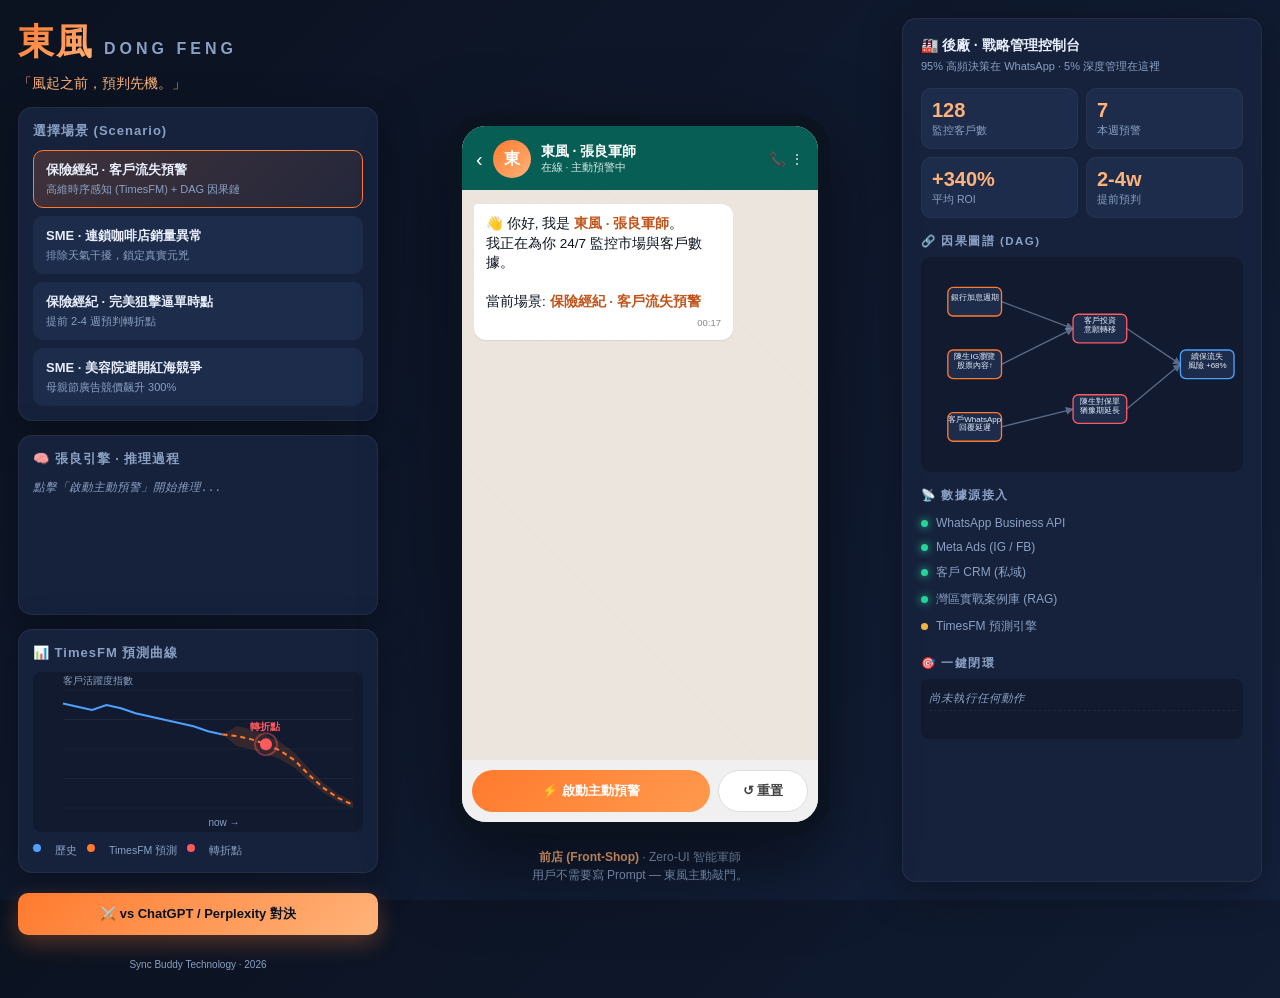
==== index.html @ 92653fee "Initial commit: 東風 DONG FENG MVP" ====
<!DOCTYPE html>
<html lang="zh-Hant">
<head>
<meta charset="UTF-8" />
<meta name="viewport" content="width=device-width, initial-scale=1.0"/>
<title>東風 DONG FENG · 張良引擎 Demo</title>
<link rel="stylesheet" href="assets/styles.css" />
</head>
<body>
<div class="app-shell">

  <!-- LEFT: Pitch panel -->
  <aside class="pitch">
    <div class="logo">
      <span class="logo-cn">東風</span>
      <span class="logo-en">DONG FENG</span>
    </div>
    <p class="tagline">「風起之前，預判先機。」</p>

    <div class="card">
      <h3>選擇場景 (Scenario)</h3>
      <div class="scenario-list" id="scenarioList">
        <button class="scenario active" data-scenario="insurance">
          <div class="s-title">保險經紀 · 客戶流失預警</div>
          <div class="s-sub">高維時序感知 (TimesFM) + DAG 因果鏈</div>
        </button>
        <button class="scenario" data-scenario="sme_cafe">
          <div class="s-title">SME · 連鎖咖啡店銷量異常</div>
          <div class="s-sub">排除天氣干擾，鎖定真實元兇</div>
        </button>
        <button class="scenario" data-scenario="insurance_close">
          <div class="s-title">保險經紀 · 完美狙擊逼單時點</div>
          <div class="s-sub">提前 2-4 週預判轉折點</div>
        </button>
        <button class="scenario" data-scenario="sme_beauty">
          <div class="s-title">SME · 美容院避開紅海競爭</div>
          <div class="s-sub">母親節廣告競價飆升 300%</div>
        </button>
      </div>
    </div>

    <div class="card engine-card">
      <h3>🧠 張良引擎 · 推理過程</h3>
      <div id="engineTrace" class="trace">
        <div class="trace-empty">點擊右側「啟動主動預警」開始</div>
      </div>
    </div>

    <div class="card">
      <h3>📊 TimesFM 預測曲線</h3>
      <canvas id="forecastChart" width="380" height="160"></canvas>
      <div class="legend">
        <span class="dot dot-history"></span>歷史
        <span class="dot dot-forecast"></span>TimesFM 預測
        <span class="dot dot-turn"></span>轉折點
      </div>
    </div>

    <a href="compare.html" style="display:block; padding:12px; margin-top:6px; text-align:center;
       background:linear-gradient(135deg, var(--accent), var(--accent-2)); color:#0b1220;
       border-radius:10px; text-decoration:none; font-weight:700; font-size:13px;
       box-shadow:0 8px 22px rgba(255,122,46,0.3);">
       ⚔️ vs ChatGPT / Perplexity 對決
    </a>

    <div class="footer-mini">Sync Buddy Technology · 2026</div>
  </aside>

  <!-- CENTER: WhatsApp phone -->
  <main class="phone-stage">
    <div class="phone">
      <div class="phone-header">
        <div class="back">‹</div>
        <div class="contact">
          <div class="avatar">東</div>
          <div>
            <div class="name">東風 · 張良軍師</div>
            <div class="status">在線 · 主動預警中</div>
          </div>
        </div>
        <div class="actions">📞 ⋮</div>
      </div>

      <div class="chat" id="chat"></div>

      <div class="composer">
        <button class="btn-primary" id="triggerBtn">⚡ 啟動主動預警</button>
        <button class="btn-secondary" id="resetBtn">↺ 重置</button>
      </div>
    </div>

    <div class="phone-caption">
      <strong>前店 (Front-Shop)</strong> · Zero-UI 智能軍師<br/>
      用戶不需要寫 Prompt — 東風主動敲門。
    </div>
  </main>

  <!-- RIGHT: Back-factory console -->
  <aside class="console">
    <h3>🏭 後廠 · 戰略管理控制台</h3>
    <p class="sub">95% 高頻決策在 WhatsApp · 5% 深度管理在這裡</p>

    <div class="kpi-grid">
      <div class="kpi"><div class="k-num" id="kpiClients">128</div><div class="k-lbl">監控客戶數</div></div>
      <div class="kpi"><div class="k-num" id="kpiSignals">7</div><div class="k-lbl">本週預警</div></div>
      <div class="kpi"><div class="k-num" id="kpiROI">+340%</div><div class="k-lbl">平均 ROI</div></div>
      <div class="kpi"><div class="k-num">2-4w</div><div class="k-lbl">提前預判</div></div>
    </div>

    <h4>🔗 因果圖譜 (DAG)</h4>
    <svg id="dagSvg" viewBox="0 0 360 240" class="dag"></svg>

    <h4>📡 數據源接入</h4>
    <ul class="sources">
      <li><span class="src-dot ok"></span>WhatsApp Business API</li>
      <li><span class="src-dot ok"></span>Meta Ads (IG / FB)</li>
      <li><span class="src-dot ok"></span>客戶 CRM (私域)</li>
      <li><span class="src-dot ok"></span>灣區實戰案例庫 (RAG)</li>
      <li><span class="src-dot warn"></span>TimesFM 預測引擎</li>
    </ul>

    <h4>🎯 一鍵閉環</h4>
    <div class="exec-log" id="execLog">
      <div class="log-item muted">尚未執行任何動作</div>
    </div>
  </aside>

</div>

<script src="assets/app.js"></script>
</body>
</html>
---- assets/styles.css ----
/* ===== 東風 DONG FENG · MVP styles ===== */
* { box-sizing: border-box; margin: 0; padding: 0; }
:root {
  --bg: #0b1220;
  --bg-2: #111a2e;
  --panel: #16223c;
  --panel-2: #1d2c4a;
  --text: #e8eefc;
  --muted: #8aa0c4;
  --accent: #ff7a2e;        /* 東風 orange */
  --accent-2: #ffb37a;
  --green: #28d49a;
  --red: #ff5a5f;
  --blue: #4ea1ff;
  --whatsapp: #075e54;
  --whatsapp-bubble: #dcf8c6;
  --whatsapp-bg: #ece5dd;
  --shadow: 0 10px 40px rgba(0,0,0,0.35);
}
html, body {
  height: 100%;
  background: linear-gradient(135deg, #0b1220 0%, #14213d 100%);
  color: var(--text);
  font-family: -apple-system, "PingFang TC", "Microsoft JhengHei", "Segoe UI", Roboto, sans-serif;
}
.app-shell {
  display: grid;
  grid-template-columns: 360px 1fr 360px;
  gap: 18px;
  padding: 18px;
  min-height: 100vh;
}

/* ===== LEFT: pitch ===== */
.pitch { display: flex; flex-direction: column; gap: 14px; }
.logo { display: flex; align-items: baseline; gap: 10px; }
.logo-cn {
  font-size: 36px; font-weight: 800;
  background: linear-gradient(135deg, var(--accent), var(--accent-2));
  -webkit-background-clip: text; background-clip: text; color: transparent;
  letter-spacing: 2px;
}
.logo-en { color: var(--muted); font-weight: 600; letter-spacing: 4px; }
.tagline { color: var(--accent-2); font-size: 14px; margin-top: -6px; }

.card {
  background: var(--panel);
  border: 1px solid rgba(255,255,255,0.06);
  border-radius: 14px;
  padding: 14px;
  box-shadow: var(--shadow);
}
.card h3 { font-size: 13px; color: var(--muted); margin-bottom: 10px; font-weight: 600; letter-spacing: 1px; }

.scenario-list { display: flex; flex-direction: column; gap: 8px; }
.scenario {
  text-align: left;
  background: var(--panel-2);
  border: 1px solid transparent;
  color: var(--text);
  padding: 10px 12px;
  border-radius: 10px;
  cursor: pointer;
  transition: all 0.18s;
}
.scenario:hover { border-color: var(--accent); }
.scenario.active {
  border-color: var(--accent);
  background: linear-gradient(135deg, rgba(255,122,46,0.18), rgba(255,122,46,0.06));
}
.s-title { font-size: 13px; font-weight: 600; }
.s-sub { font-size: 11px; color: var(--muted); margin-top: 3px; }

.engine-card { min-height: 180px; }
.trace { font-family: "SF Mono", Menlo, monospace; font-size: 11.5px; line-height: 1.7; max-height: 220px; overflow-y: auto; }
.trace-empty { color: var(--muted); font-style: italic; }
.trace-line { opacity: 0; animation: fadeUp 0.3s forwards; }
.trace-line.step { color: var(--blue); }
.trace-line.cause { color: var(--green); }
.trace-line.alert { color: var(--accent); font-weight: 700; }
.trace-line.data { color: var(--muted); }
@keyframes fadeUp { from {opacity:0; transform: translateY(4px);} to {opacity:1; transform: translateY(0);} }

#forecastChart { width: 100%; height: 160px; background: var(--bg-2); border-radius: 8px; }
.legend { display: flex; gap: 10px; font-size: 10.5px; color: var(--muted); margin-top: 8px; }
.dot { display: inline-block; width: 8px; height: 8px; border-radius: 50%; margin-right: 4px; vertical-align: middle; }
.dot-history { background: var(--blue); }
.dot-forecast { background: var(--accent); }
.dot-turn { background: var(--red); }

.footer-mini { color: var(--muted); font-size: 10px; text-align: center; margin-top: auto; padding: 10px; }

/* ===== CENTER: phone ===== */
.phone-stage { display: flex; flex-direction: column; align-items: center; justify-content: center; gap: 14px; }
.phone {
  width: 380px; height: 720px;
  background: var(--whatsapp-bg);
  border-radius: 36px;
  border: 12px solid #0b1220;
  display: flex; flex-direction: column;
  box-shadow: 0 30px 80px rgba(0,0,0,0.5);
  overflow: hidden;
  position: relative;
}
.phone-header {
  background: var(--whatsapp);
  color: white;
  padding: 14px 14px 12px;
  display: flex; align-items: center; gap: 10px;
}
.back { font-size: 20px; }
.contact { display: flex; align-items: center; gap: 10px; flex: 1; }
.avatar {
  width: 38px; height: 38px; border-radius: 50%;
  background: linear-gradient(135deg, var(--accent), var(--accent-2));
  display: flex; align-items: center; justify-content: center;
  font-weight: 800; color: white;
}
.name { font-size: 14px; font-weight: 600; }
.status { font-size: 10.5px; opacity: 0.85; }
.actions { font-size: 14px; opacity: 0.85; }

.chat {
  flex: 1;
  padding: 14px 12px;
  overflow-y: auto;
  background:
    linear-gradient(rgba(236,229,221,0.92), rgba(236,229,221,0.92)),
    repeating-linear-gradient(45deg, #d9cfc4 0 1px, transparent 1px 14px);
  display: flex; flex-direction: column; gap: 8px;
}
.bubble {
  max-width: 78%;
  padding: 10px 12px;
  border-radius: 12px;
  font-size: 13.5px;
  color: #0b1220;
  line-height: 1.45;
  box-shadow: 0 1px 1px rgba(0,0,0,0.08);
  position: relative;
  animation: bubbleIn 0.28s ease both;
  word-wrap: break-word;
}
@keyframes bubbleIn { from {opacity:0; transform: translateY(6px);} to {opacity:1; transform: translateY(0);} }
.bubble.bot { background: white; align-self: flex-start; border-top-left-radius: 4px; }
.bubble.user { background: var(--whatsapp-bubble); align-self: flex-end; border-top-right-radius: 4px; }
.bubble.alert {
  background: linear-gradient(135deg, #fff4ec, #ffe8d6);
  border-left: 3px solid var(--accent);
}
.bubble .meta { font-size: 9.5px; color: #888; margin-top: 4px; text-align: right; }
.bubble strong { color: #c0531a; }
.bubble .tag {
  display: inline-block; font-size: 10px; padding: 2px 6px; border-radius: 4px;
  background: var(--accent); color: white; font-weight: 600; margin-bottom: 4px;
}
.bubble .actions-row { display: flex; gap: 6px; margin-top: 8px; flex-wrap: wrap; }
.bubble .a-btn {
  flex: 1; min-width: 90px;
  padding: 7px 8px; font-size: 12px; border-radius: 8px;
  border: 1px solid #ddd; background: white; cursor: pointer;
  font-weight: 600; color: #075e54;
  transition: all 0.15s;
}
.bubble .a-btn.primary { background: var(--whatsapp); color: white; border-color: var(--whatsapp); }
.bubble .a-btn:hover { transform: translateY(-1px); box-shadow: 0 3px 8px rgba(0,0,0,0.15); }

.typing {
  align-self: flex-start;
  background: white; padding: 10px 14px; border-radius: 12px; border-top-left-radius: 4px;
  display: flex; gap: 4px;
}
.typing span {
  width: 6px; height: 6px; border-radius: 50%; background: #aaa;
  animation: typing 1.2s infinite;
}
.typing span:nth-child(2) { animation-delay: 0.15s; }
.typing span:nth-child(3) { animation-delay: 0.3s; }
@keyframes typing { 0%,60%,100% {opacity:0.3;} 30% {opacity:1;} }

.composer {
  padding: 10px;
  background: #f0f0f0;
  display: flex; gap: 8px;
}
.btn-primary, .btn-secondary {
  flex: 1; padding: 11px; border-radius: 22px; border: none; cursor: pointer;
  font-weight: 700; font-size: 13px;
}
.btn-primary { background: linear-gradient(135deg, var(--accent), #ff9a4e); color: white; }
.btn-primary:hover { filter: brightness(1.1); }
.btn-secondary { background: white; color: #444; border: 1px solid #ddd; flex: 0 0 90px; }

.phone-caption { color: var(--muted); font-size: 12px; text-align: center; line-height: 1.5; }
.phone-caption strong { color: var(--accent-2); }

/* ===== RIGHT: console ===== */
.console {
  background: var(--panel);
  border-radius: 14px;
  padding: 18px;
  box-shadow: var(--shadow);
  border: 1px solid rgba(255,255,255,0.06);
  display: flex; flex-direction: column;
  overflow-y: auto;
  max-height: calc(100vh - 36px);
}
.console h3 { font-size: 14px; font-weight: 700; }
.console h4 { font-size: 11.5px; color: var(--muted); margin: 16px 0 8px; letter-spacing: 1.5px; }
.console .sub { font-size: 11px; color: var(--muted); margin-top: 4px; margin-bottom: 14px; }

.kpi-grid { display: grid; grid-template-columns: 1fr 1fr; gap: 8px; }
.kpi {
  background: var(--panel-2); padding: 10px; border-radius: 10px;
  border: 1px solid rgba(255,255,255,0.04);
}
.k-num { font-size: 20px; font-weight: 800; color: var(--accent-2); }
.k-lbl { font-size: 10.5px; color: var(--muted); margin-top: 2px; }

.dag { width: 100%; background: var(--bg-2); border-radius: 10px; }
.dag .node { fill: var(--panel-2); stroke: var(--blue); stroke-width: 1.5; }
.dag .node.cause { stroke: var(--accent); }
.dag .node.effect { stroke: var(--red); }
.dag .node.active { fill: var(--accent); stroke: var(--accent-2); }
.dag text { fill: var(--text); font-size: 9px; font-family: -apple-system, "PingFang TC", sans-serif; }
.dag .edge { stroke: var(--muted); stroke-width: 1.5; fill: none; marker-end: url(#arrow); opacity: 0.6; }
.dag .edge.active { stroke: var(--accent); opacity: 1; stroke-width: 2; }

.sources { list-style: none; font-size: 12px; }
.sources li { padding: 5px 0; color: var(--muted); }
.src-dot { display: inline-block; width: 7px; height: 7px; border-radius: 50%; margin-right: 8px; }
.src-dot.ok { background: var(--green); box-shadow: 0 0 8px var(--green); }
.src-dot.warn { background: #f5b342; }

.exec-log {
  background: var(--bg-2); border-radius: 8px; padding: 8px; font-size: 11.5px;
  font-family: "SF Mono", Menlo, monospace; min-height: 60px;
}
.log-item { padding: 4px 0; border-bottom: 1px dashed rgba(255,255,255,0.06); }
.log-item.muted { color: var(--muted); font-style: italic; }
.log-item.success { color: var(--green); }
.log-item.exec { color: var(--accent); }

@media (max-width: 1200px) {
  .app-shell { grid-template-columns: 1fr; }
  .phone-stage { order: -1; }
}
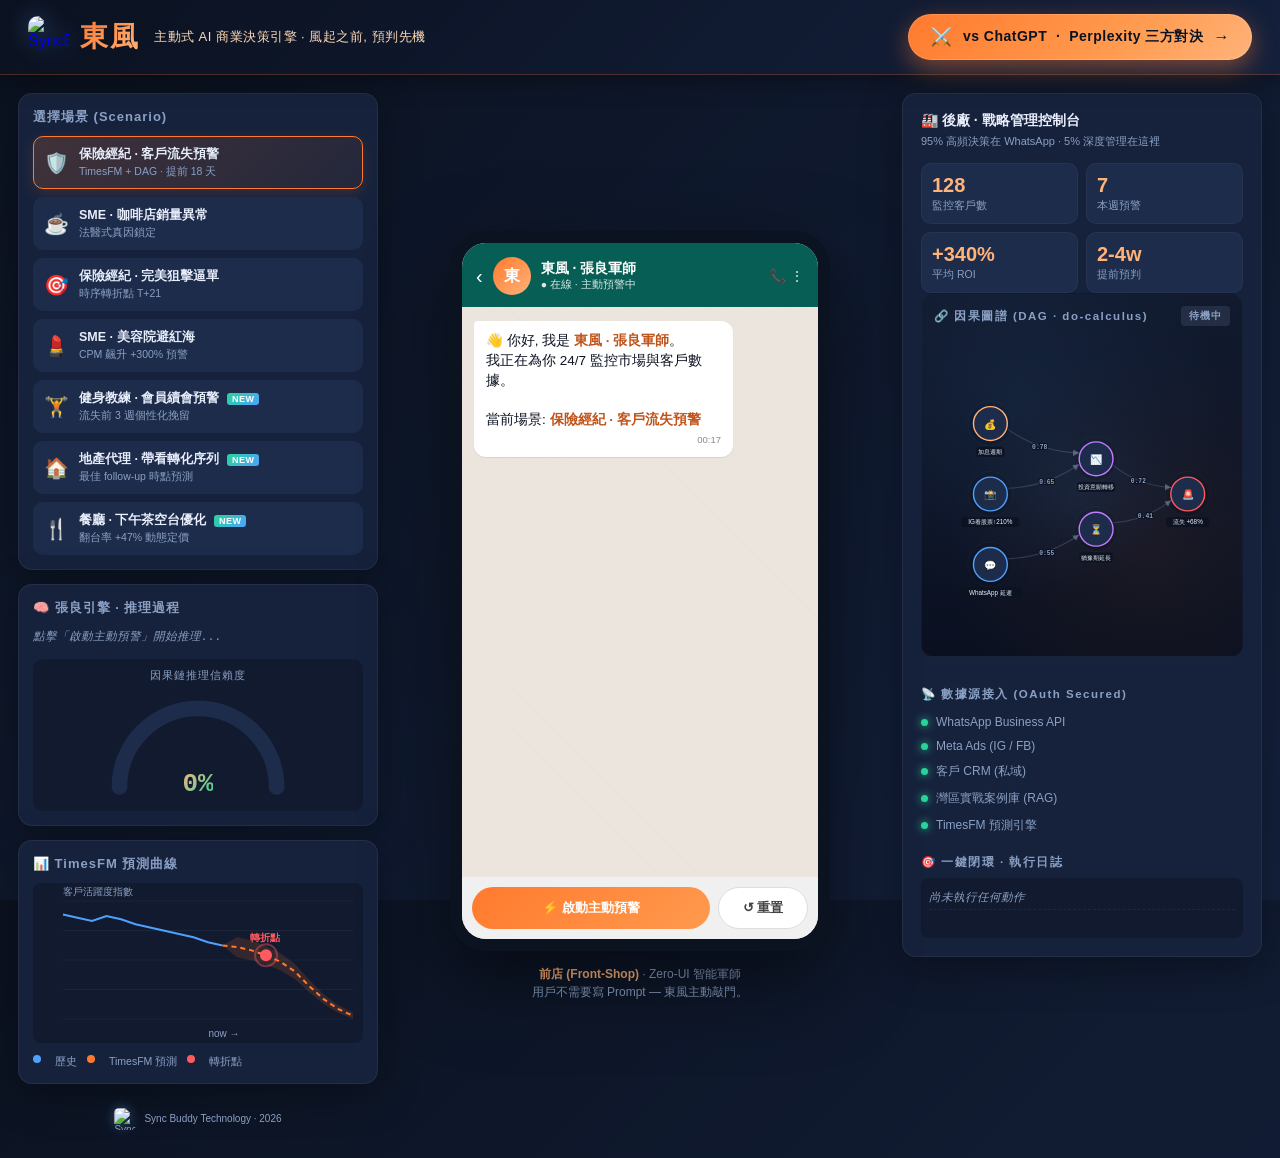
==== commit bbf2cdda: "feat(brand): 接入 SyncBuddy logo ✦ Hero banner: 42×42 圓角 + 藍光暈 + hover 放大發光 ✦ Footer: 22×22 mini 版 bra" ====
--- a/index.html
+++ b/index.html
@@ -3,38 +3,85 @@
 <head>
 <meta charset="UTF-8" />
 <meta name="viewport" content="width=device-width, initial-scale=1.0"/>
-<title>東風 DONG FENG · 張良引擎 Demo</title>
+<title>東風 DONG FENG · by SyncBuddy</title>
+<link rel="icon" type="image/png" href="assets/logo.png"/>
 <link rel="stylesheet" href="assets/styles.css" />
 </head>
 <body>
+
+<!-- Hero CTA banner (prominent, sticky top) -->
+<div class="hero-banner">
+  <div class="hero-banner-inner">
+    <div class="hero-text">
+      <a href="index.html" class="brand-link">
+        <img src="assets/logo.png" alt="SyncBuddy" class="brand-logo"/>
+        <span class="hero-cn">東風</span>
+      </a>
+      <span class="hero-tag">主動式 AI 商業決策引擎 · 風起之前, 預判先機</span>
+    </div>
+    <a href="compare.html" class="hero-cta-btn">
+      <span class="cta-icon">⚔️</span>
+      <span class="cta-text">vs ChatGPT &nbsp;·&nbsp; Perplexity 三方對決</span>
+      <span class="cta-arrow">→</span>
+    </a>
+  </div>
+</div>
+
 <div class="app-shell">
 
   <!-- LEFT: Pitch panel -->
   <aside class="pitch">
-    <div class="logo">
-      <span class="logo-cn">東風</span>
-      <span class="logo-en">DONG FENG</span>
-    </div>
-    <p class="tagline">「風起之前，預判先機。」</p>
-
-    <div class="card">
+    <div class="card scenario-card">
       <h3>選擇場景 (Scenario)</h3>
       <div class="scenario-list" id="scenarioList">
         <button class="scenario active" data-scenario="insurance">
-          <div class="s-title">保險經紀 · 客戶流失預警</div>
-          <div class="s-sub">高維時序感知 (TimesFM) + DAG 因果鏈</div>
+          <div class="s-emoji">🛡️</div>
+          <div class="s-info">
+            <div class="s-title">保險經紀 · 客戶流失預警</div>
+            <div class="s-sub">TimesFM + DAG · 提前 18 天</div>
+          </div>
         </button>
         <button class="scenario" data-scenario="sme_cafe">
-          <div class="s-title">SME · 連鎖咖啡店銷量異常</div>
-          <div class="s-sub">排除天氣干擾，鎖定真實元兇</div>
+          <div class="s-emoji">☕</div>
+          <div class="s-info">
+            <div class="s-title">SME · 咖啡店銷量異常</div>
+            <div class="s-sub">法醫式真因鎖定</div>
+          </div>
         </button>
         <button class="scenario" data-scenario="insurance_close">
-          <div class="s-title">保險經紀 · 完美狙擊逼單時點</div>
-          <div class="s-sub">提前 2-4 週預判轉折點</div>
+          <div class="s-emoji">🎯</div>
+          <div class="s-info">
+            <div class="s-title">保險經紀 · 完美狙擊逼單</div>
+            <div class="s-sub">時序轉折點 T+21</div>
+          </div>
         </button>
         <button class="scenario" data-scenario="sme_beauty">
-          <div class="s-title">SME · 美容院避開紅海競爭</div>
-          <div class="s-sub">母親節廣告競價飆升 300%</div>
+          <div class="s-emoji">💄</div>
+          <div class="s-info">
+            <div class="s-title">SME · 美容院避紅海</div>
+            <div class="s-sub">CPM 飆升 +300% 預警</div>
+          </div>
+        </button>
+        <button class="scenario new" data-scenario="fitness">
+          <div class="s-emoji">🏋️</div>
+          <div class="s-info">
+            <div class="s-title">健身教練 · 會員續會預警 <span class="new-tag">NEW</span></div>
+            <div class="s-sub">流失前 3 週個性化挽留</div>
+          </div>
+        </button>
+        <button class="scenario new" data-scenario="real_estate">
+          <div class="s-emoji">🏠</div>
+          <div class="s-info">
+            <div class="s-title">地產代理 · 帶看轉化序列 <span class="new-tag">NEW</span></div>
+            <div class="s-sub">最佳 follow-up 時點預測</div>
+          </div>
+        </button>
+        <button class="scenario new" data-scenario="restaurant">
+          <div class="s-emoji">🍴</div>
+          <div class="s-info">
+            <div class="s-title">餐廳 · 下午茶空台優化 <span class="new-tag">NEW</span></div>
+            <div class="s-sub">翻台率 +47% 動態定價</div>
+          </div>
         </button>
       </div>
     </div>
@@ -42,7 +89,23 @@
     <div class="card engine-card">
       <h3>🧠 張良引擎 · 推理過程</h3>
       <div id="engineTrace" class="trace">
-        <div class="trace-empty">點擊右側「啟動主動預警」開始</div>
+        <div class="trace-empty">點擊「啟動主動預警」開始</div>
+      </div>
+      <div class="confidence-block" id="confidenceBlock">
+        <div class="conf-label">因果鏈推理信賴度</div>
+        <svg class="conf-gauge" viewBox="0 0 140 80">
+          <defs>
+            <linearGradient id="confGrad" x1="0" y1="0" x2="1" y2="0">
+              <stop offset="0%" stop-color="#ff5a5f"/>
+              <stop offset="50%" stop-color="#ffb37a"/>
+              <stop offset="100%" stop-color="#28d49a"/>
+            </linearGradient>
+          </defs>
+          <path d="M 15 70 A 55 55 0 0 1 125 70" stroke="#1d2c4a" stroke-width="11" fill="none" stroke-linecap="round"/>
+          <path id="confArc" d="M 15 70 A 55 55 0 0 1 125 70" stroke="url(#confGrad)" stroke-width="11" fill="none" stroke-linecap="round"
+                stroke-dasharray="173" stroke-dashoffset="173"/>
+        </svg>
+        <div class="conf-value" id="confValue">0%</div>
       </div>
     </div>
 
@@ -56,14 +119,10 @@
       </div>
     </div>
 
-    <a href="compare.html" style="display:block; padding:12px; margin-top:6px; text-align:center;
-       background:linear-gradient(135deg, var(--accent), var(--accent-2)); color:#0b1220;
-       border-radius:10px; text-decoration:none; font-weight:700; font-size:13px;
-       box-shadow:0 8px 22px rgba(255,122,46,0.3);">
-       ⚔️ vs ChatGPT / Perplexity 對決
-    </a>
-
-    <div class="footer-mini">Sync Buddy Technology · 2026</div>
+    <div class="footer-mini">
+      <img src="assets/logo.png" alt="SyncBuddy" class="footer-logo"/>
+      <span>Sync Buddy Technology · 2026</span>
+    </div>
   </aside>
 
   <!-- CENTER: WhatsApp phone -->
@@ -75,7 +134,7 @@
           <div class="avatar">東</div>
           <div>
             <div class="name">東風 · 張良軍師</div>
-            <div class="status">在線 · 主動預警中</div>
+            <div class="status">● 在線 · 主動預警中</div>
           </div>
         </div>
         <div class="actions">📞 ⋮</div>
@@ -95,7 +154,7 @@
     </div>
   </main>
 
-  <!-- RIGHT: Back-factory console -->
+  <!-- RIGHT: SEXY DAG console -->
   <aside class="console">
     <h3>🏭 後廠 · 戰略管理控制台</h3>
     <p class="sub">95% 高頻決策在 WhatsApp · 5% 深度管理在這裡</p>
@@ -107,19 +166,29 @@
       <div class="kpi"><div class="k-num">2-4w</div><div class="k-lbl">提前預判</div></div>
     </div>
 
-    <h4>🔗 因果圖譜 (DAG)</h4>
-    <svg id="dagSvg" viewBox="0 0 360 240" class="dag"></svg>
-
-    <h4>📡 數據源接入</h4>
+    <div class="dag-block">
+      <div class="dag-head">
+        <h4>🔗 因果圖譜 (DAG · do-calculus)</h4>
+        <span class="dag-status" id="dagStatus">待機中</span>
+      </div>
+      <svg id="dagSvg" viewBox="0 0 420 320" class="dag-sexy"></svg>
+
+      <div class="counterfactual-block" id="counterfactual">
+        <div class="cf-title">⊘ 反事實檢驗 · 已排除假性相關</div>
+        <ul class="cf-list" id="cfList"></ul>
+      </div>
+    </div>
+
+    <h4>📡 數據源接入 (OAuth Secured)</h4>
     <ul class="sources">
       <li><span class="src-dot ok"></span>WhatsApp Business API</li>
       <li><span class="src-dot ok"></span>Meta Ads (IG / FB)</li>
       <li><span class="src-dot ok"></span>客戶 CRM (私域)</li>
       <li><span class="src-dot ok"></span>灣區實戰案例庫 (RAG)</li>
-      <li><span class="src-dot warn"></span>TimesFM 預測引擎</li>
+      <li><span class="src-dot ok"></span>TimesFM 預測引擎</li>
     </ul>
 
-    <h4>🎯 一鍵閉環</h4>
+    <h4>🎯 一鍵閉環 · 執行日誌</h4>
     <div class="exec-log" id="execLog">
       <div class="log-item muted">尚未執行任何動作</div>
     </div>
--- a/assets/styles.css
+++ b/assets/styles.css
@@ -1,5 +1,91 @@
 /* ===== 東風 DONG FENG · MVP styles ===== */
 * { box-sizing: border-box; margin: 0; padding: 0; }
+
+/* ============================================================
+ *  HERO BANNER · prominent CTA at top
+ * ============================================================ */
+.hero-banner {
+  position: sticky; top: 0; z-index: 100;
+  background: linear-gradient(135deg, rgba(11,18,32,0.97), rgba(20,33,61,0.97));
+  backdrop-filter: blur(12px);
+  border-bottom: 1px solid rgba(255,122,46,0.25);
+  box-shadow: 0 4px 24px rgba(0,0,0,0.4);
+}
+.hero-banner-inner {
+  max-width: 1600px; margin: 0 auto;
+  padding: 14px 28px;
+  display: flex; align-items: center; justify-content: space-between; gap: 20px;
+  flex-wrap: wrap;
+}
+.hero-text { display: flex; align-items: center; gap: 14px; }
+
+/* ============================================================
+ *  SyncBuddy LOGO · with subtle glow + hover bloom
+ * ============================================================ */
+.brand-link {
+  display: inline-flex; align-items: center; gap: 10px;
+  text-decoration: none;
+  transition: transform 0.25s;
+}
+.brand-link:hover { transform: translateY(-1px); }
+.brand-logo {
+  width: 42px; height: 42px;
+  border-radius: 10px;
+  object-fit: cover;
+  filter: drop-shadow(0 0 12px rgba(96,165,255,0.45));
+  transition: filter 0.3s, transform 0.3s;
+}
+.brand-link:hover .brand-logo {
+  filter: drop-shadow(0 0 18px rgba(96,165,255,0.85));
+  transform: scale(1.04);
+}
+.footer-logo {
+  width: 22px; height: 22px;
+  border-radius: 5px;
+  object-fit: cover;
+  vertical-align: middle;
+  filter: drop-shadow(0 0 6px rgba(96,165,255,0.4));
+}
+.footer-mini {
+  display: flex; align-items: center; justify-content: center; gap: 8px;
+}
+
+.hero-cn {
+  font-size: 28px; font-weight: 800; letter-spacing: 2px;
+  background: linear-gradient(135deg, #ff7a2e, #ffb37a);
+  -webkit-background-clip: text; background-clip: text; color: transparent;
+}
+.hero-tag { color: #ffd9b8; font-size: 13px; font-weight: 500; letter-spacing: 0.5px; }
+
+.hero-cta-btn {
+  display: inline-flex; align-items: center; gap: 10px;
+  padding: 12px 22px;
+  background: linear-gradient(135deg, #ff7a2e 0%, #ff9a4e 60%, #ffb37a 100%);
+  color: #0b1220 !important;
+  text-decoration: none;
+  border-radius: 30px;
+  font-weight: 800; font-size: 14px; letter-spacing: 0.5px;
+  box-shadow: 0 8px 24px rgba(255,122,46,0.45), 0 0 0 1px rgba(255,255,255,0.15) inset;
+  transition: all 0.25s cubic-bezier(.2,.8,.2,1);
+  position: relative; overflow: hidden;
+}
+.hero-cta-btn::before {
+  content: ""; position: absolute; inset: 0;
+  background: linear-gradient(120deg, transparent 30%, rgba(255,255,255,0.4) 50%, transparent 70%);
+  transform: translateX(-100%);
+  transition: transform 0.6s;
+}
+.hero-cta-btn:hover { transform: translateY(-2px) scale(1.03); box-shadow: 0 12px 32px rgba(255,122,46,0.65); }
+.hero-cta-btn:hover::before { transform: translateX(100%); }
+.cta-icon { font-size: 18px; }
+.cta-arrow { font-size: 16px; transition: transform 0.25s; }
+.hero-cta-btn:hover .cta-arrow { transform: translateX(4px); }
+
+@media (max-width: 720px) {
+  .hero-banner-inner { flex-direction: column; gap: 12px; padding: 12px 16px; }
+  .hero-tag { display: none; }
+}
+
 :root {
   --bg: #0b1220;
   --bg-2: #111a2e;
@@ -58,26 +144,75 @@
   background: var(--panel-2);
   border: 1px solid transparent;
   color: var(--text);
-  padding: 10px 12px;
+  padding: 9px 10px;
   border-radius: 10px;
   cursor: pointer;
   transition: all 0.18s;
-}
-.scenario:hover { border-color: var(--accent); }
+  display: flex; align-items: center; gap: 10px;
+}
+.scenario:hover { border-color: var(--accent); transform: translateX(2px); }
 .scenario.active {
   border-color: var(--accent);
   background: linear-gradient(135deg, rgba(255,122,46,0.18), rgba(255,122,46,0.06));
-}
-.s-title { font-size: 13px; font-weight: 600; }
-.s-sub { font-size: 11px; color: var(--muted); margin-top: 3px; }
+  box-shadow: 0 4px 14px rgba(255,122,46,0.15);
+}
+.scenario.new::after {
+  content: ""; position: absolute;
+}
+.s-emoji { font-size: 20px; flex: 0 0 24px; text-align: center; }
+.s-info { flex: 1; min-width: 0; }
+.s-title { font-size: 12.5px; font-weight: 600; }
+.s-sub { font-size: 10.5px; color: var(--muted); margin-top: 2px; }
+.new-tag {
+  display: inline-block; font-size: 9px; padding: 1px 5px;
+  background: linear-gradient(135deg, #28d49a, #4ea1ff);
+  color: white; border-radius: 3px; margin-left: 4px;
+  font-weight: 700; letter-spacing: 0.5px; vertical-align: middle;
+}
+
+/* ============================================================
+ *  CONFIDENCE GAUGE · 信賴度儀表
+ * ============================================================ */
+.confidence-block {
+  margin-top: 12px;
+  padding: 10px;
+  background: var(--bg-2);
+  border-radius: 10px;
+  text-align: center;
+  position: relative;
+}
+.conf-label {
+  font-size: 10.5px; color: var(--muted); letter-spacing: 1px;
+  margin-bottom: 4px;
+}
+.conf-gauge { width: 100%; max-width: 200px; height: auto; display: block; margin: 0 auto; }
+.conf-value {
+  position: absolute; bottom: 12px; left: 50%; transform: translateX(-50%);
+  font-size: 26px; font-weight: 800;
+  background: linear-gradient(135deg, #ffb37a, #28d49a);
+  -webkit-background-clip: text; background-clip: text; color: transparent;
+  font-family: "SF Mono", Menlo, monospace;
+}
+#confArc {
+  transition: stroke-dashoffset 1.2s cubic-bezier(.2,.8,.2,1);
+  filter: drop-shadow(0 0 8px rgba(255,179,122,0.5));
+}
 
 .engine-card { min-height: 180px; }
-.trace { font-family: "SF Mono", Menlo, monospace; font-size: 11.5px; line-height: 1.7; max-height: 220px; overflow-y: auto; }
+.trace { font-family: "SF Mono", Menlo, monospace; font-size: 11.5px; line-height: 1.7; max-height: 240px; overflow-y: auto; }
 .trace-empty { color: var(--muted); font-style: italic; }
-.trace-line { opacity: 0; animation: fadeUp 0.3s forwards; }
+.trace-line { opacity: 0; animation: fadeUp 0.3s forwards; display: flex; justify-content: space-between; align-items: center; gap: 6px; }
+.trace-line .trace-text { flex: 1; min-width: 0; }
+.trace-line .trace-conf {
+  font-size: 10px; padding: 2px 6px; border-radius: 4px;
+  background: rgba(255,179,122,0.18); color: var(--accent-2);
+  font-weight: 700; flex: 0 0 auto;
+  font-family: "SF Mono", Menlo, monospace;
+}
 .trace-line.step { color: var(--blue); }
 .trace-line.cause { color: var(--green); }
 .trace-line.alert { color: var(--accent); font-weight: 700; }
+.trace-line.alert .trace-conf { background: rgba(255,122,46,0.3); color: white; }
 .trace-line.data { color: var(--muted); }
 @keyframes fadeUp { from {opacity:0; transform: translateY(4px);} to {opacity:1; transform: translateY(0);} }
 
@@ -217,14 +352,187 @@
 .k-num { font-size: 20px; font-weight: 800; color: var(--accent-2); }
 .k-lbl { font-size: 10.5px; color: var(--muted); margin-top: 2px; }
 
-.dag { width: 100%; background: var(--bg-2); border-radius: 10px; }
-.dag .node { fill: var(--panel-2); stroke: var(--blue); stroke-width: 1.5; }
-.dag .node.cause { stroke: var(--accent); }
-.dag .node.effect { stroke: var(--red); }
-.dag .node.active { fill: var(--accent); stroke: var(--accent-2); }
-.dag text { fill: var(--text); font-size: 9px; font-family: -apple-system, "PingFang TC", sans-serif; }
-.dag .edge { stroke: var(--muted); stroke-width: 1.5; fill: none; marker-end: url(#arrow); opacity: 0.6; }
-.dag .edge.active { stroke: var(--accent); opacity: 1; stroke-width: 2; }
+/* ============================================================
+ *  SEXY DAG · 因果圖譜 with energy flow + glow + weights
+ * ============================================================ */
+.dag-block {
+  background: linear-gradient(180deg, var(--bg-2), #0a1020);
+  border-radius: 12px; padding: 12px;
+  border: 1px solid rgba(255,255,255,0.04);
+  margin-bottom: 14px;
+  position: relative;
+  overflow: hidden;
+}
+.dag-block::before {
+  content: ""; position: absolute; inset: 0;
+  background: radial-gradient(circle at 30% 30%, rgba(78,161,255,0.08), transparent 60%),
+              radial-gradient(circle at 70% 70%, rgba(255,122,46,0.06), transparent 60%);
+  pointer-events: none;
+}
+.dag-head {
+  display: flex; justify-content: space-between; align-items: center;
+  margin-bottom: 8px; position: relative;
+}
+.dag-head h4 { margin: 0; font-size: 11.5px; }
+.dag-status {
+  font-size: 10px; padding: 3px 8px; border-radius: 4px;
+  background: rgba(138,160,196,0.15); color: var(--muted);
+  letter-spacing: 1px; font-weight: 600;
+  transition: all 0.3s;
+}
+.dag-status.scanning {
+  background: rgba(78,161,255,0.2); color: var(--blue);
+  animation: pulse-status 1.2s infinite;
+}
+.dag-status.locked {
+  background: linear-gradient(135deg, rgba(255,122,46,0.25), rgba(255,179,122,0.15));
+  color: var(--accent-2);
+  box-shadow: 0 0 14px rgba(255,122,46,0.4);
+}
+@keyframes pulse-status {
+  0%, 100% { opacity: 1; }
+  50% { opacity: 0.5; }
+}
+
+.dag-sexy {
+  width: 100%; height: 320px;
+  display: block; position: relative;
+}
+.dag-sexy text {
+  fill: var(--text);
+  font-family: -apple-system, "PingFang TC", sans-serif;
+  pointer-events: none;
+}
+
+/* nodes */
+.dag-sexy .node-circle {
+  fill: var(--panel-2);
+  stroke: rgba(138,160,196,0.4);
+  stroke-width: 2;
+  filter: drop-shadow(0 2px 4px rgba(0,0,0,0.3));
+  transition: all 0.4s;
+}
+.dag-sexy .node-circle.cause    { stroke: #ffb37a; }
+.dag-sexy .node-circle.evidence { stroke: #4ea1ff; }
+.dag-sexy .node-circle.effect   { stroke: #c47cff; }
+.dag-sexy .node-circle.alert    { stroke: #ff5a5f; }
+
+.dag-sexy .node-circle.active {
+  stroke-width: 3;
+  filter: drop-shadow(0 0 14px currentColor);
+  animation: node-pulse 1.6s infinite;
+}
+.dag-sexy .node-circle.active.cause    { fill: rgba(255,179,122,0.18); stroke: #ffb37a; color: #ffb37a; }
+.dag-sexy .node-circle.active.evidence { fill: rgba(78,161,255,0.18);  stroke: #4ea1ff; color: #4ea1ff; }
+.dag-sexy .node-circle.active.effect   { fill: rgba(196,124,255,0.18); stroke: #c47cff; color: #c47cff; }
+.dag-sexy .node-circle.active.alert    { fill: rgba(255,90,95,0.22);   stroke: #ff5a5f; color: #ff5a5f; }
+@keyframes node-pulse {
+  0%, 100% { filter: drop-shadow(0 0 8px currentColor); }
+  50%      { filter: drop-shadow(0 0 18px currentColor); }
+}
+
+.dag-sexy .node-icon {
+  font-size: 14px;
+  text-anchor: middle;
+  dominant-baseline: central;
+  pointer-events: none;
+}
+.dag-sexy .node-label {
+  font-size: 9px;
+  text-anchor: middle;
+  fill: var(--text);
+  font-weight: 500;
+}
+.dag-sexy .node-label-bg {
+  fill: rgba(11,18,32,0.85);
+  rx: 4;
+}
+
+/* edges */
+.dag-sexy .edge {
+  stroke: rgba(138,160,196,0.25);
+  stroke-width: 1.5;
+  fill: none;
+  marker-end: url(#arrowMuted);
+  transition: stroke 0.4s, stroke-width 0.4s;
+}
+.dag-sexy .edge.active {
+  stroke: var(--accent);
+  stroke-width: 2.2;
+  marker-end: url(#arrowAccent);
+  filter: drop-shadow(0 0 4px rgba(255,122,46,0.6));
+}
+
+/* energy flow particles */
+.dag-sexy .edge-flow {
+  stroke: #ffb37a;
+  stroke-width: 2;
+  fill: none;
+  stroke-dasharray: 4 12;
+  stroke-linecap: round;
+  opacity: 0;
+  pointer-events: none;
+}
+.dag-sexy .edge-flow.flowing {
+  opacity: 1;
+  animation: flow 1.4s linear infinite;
+}
+@keyframes flow {
+  from { stroke-dashoffset: 0; }
+  to   { stroke-dashoffset: -32; }
+}
+
+/* edge weight labels */
+.dag-sexy .edge-weight {
+  font-size: 9px;
+  font-weight: 700;
+  fill: var(--muted);
+  font-family: "SF Mono", Menlo, monospace;
+  text-anchor: middle;
+  paint-order: stroke;
+  stroke: #0b1220;
+  stroke-width: 3;
+}
+.dag-sexy .edge-weight.active {
+  fill: var(--accent-2);
+  stroke: #0b1220;
+}
+
+/* counterfactual */
+.counterfactual-block {
+  margin-top: 10px; padding: 10px;
+  background: rgba(11,18,32,0.5);
+  border-radius: 8px;
+  border-left: 3px solid #ff5a5f;
+  display: none;
+}
+.counterfactual-block.show { display: block; animation: fadeUp 0.4s; }
+.cf-title {
+  font-size: 11px; color: #ff8a8e; font-weight: 700;
+  letter-spacing: 1px; margin-bottom: 6px;
+}
+.cf-list { list-style: none; padding: 0; }
+.cf-list li {
+  font-size: 11.5px; color: var(--muted);
+  padding: 3px 0;
+  text-decoration: line-through;
+  text-decoration-color: rgba(255,90,95,0.6);
+  text-decoration-thickness: 1.5px;
+  position: relative;
+  padding-left: 18px;
+  opacity: 0;
+  animation: fadeUp 0.3s forwards;
+}
+.cf-list li::before {
+  content: "✗";
+  position: absolute; left: 0;
+  color: #ff5a5f; font-weight: 700;
+  text-decoration: none;
+}
+.cf-list li:nth-child(1) { animation-delay: 0.1s; }
+.cf-list li:nth-child(2) { animation-delay: 0.25s; }
+.cf-list li:nth-child(3) { animation-delay: 0.4s; }
+.cf-list li:nth-child(4) { animation-delay: 0.55s; }
 
 .sources { list-style: none; font-size: 12px; }
 .sources li { padding: 5px 0; color: var(--muted); }
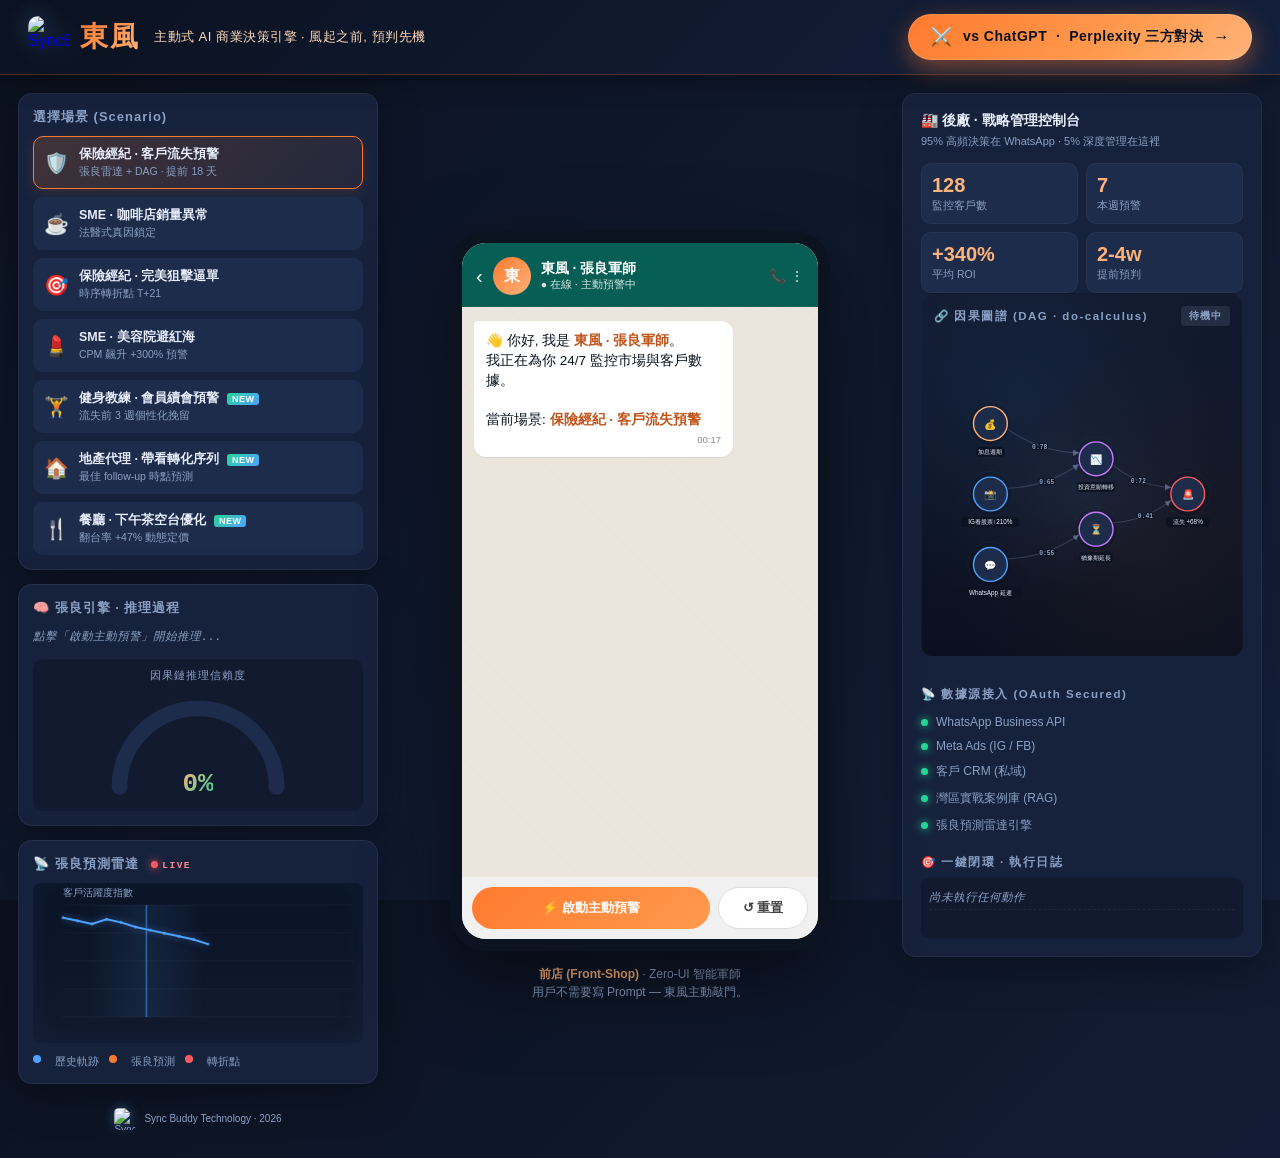
==== commit df776c3d: "feat: 動態雷達預測曲線 + 隱藏底層技術品牌 ✦ 預測曲線升級為「張良預測雷達」(全頁 brand 隱藏 TimesFM) ✦ L→R 漸進繪製 + marching ants + radar " ====
--- a/index.html
+++ b/index.html
@@ -38,7 +38,7 @@
           <div class="s-emoji">🛡️</div>
           <div class="s-info">
             <div class="s-title">保險經紀 · 客戶流失預警</div>
-            <div class="s-sub">TimesFM + DAG · 提前 18 天</div>
+            <div class="s-sub">張良雷達 + DAG · 提前 18 天</div>
           </div>
         </button>
         <button class="scenario" data-scenario="sme_cafe">
@@ -110,11 +110,11 @@
     </div>
 
     <div class="card">
-      <h3>📊 TimesFM 預測曲線</h3>
+      <h3>📡 張良預測雷達 <span class="live-dot"></span><span class="live-text">LIVE</span></h3>
       <canvas id="forecastChart" width="380" height="160"></canvas>
       <div class="legend">
-        <span class="dot dot-history"></span>歷史
-        <span class="dot dot-forecast"></span>TimesFM 預測
+        <span class="dot dot-history"></span>歷史軌跡
+        <span class="dot dot-forecast"></span>張良預測
         <span class="dot dot-turn"></span>轉折點
       </div>
     </div>
@@ -185,7 +185,7 @@
       <li><span class="src-dot ok"></span>Meta Ads (IG / FB)</li>
       <li><span class="src-dot ok"></span>客戶 CRM (私域)</li>
       <li><span class="src-dot ok"></span>灣區實戰案例庫 (RAG)</li>
-      <li><span class="src-dot ok"></span>TimesFM 預測引擎</li>
+      <li><span class="src-dot ok"></span>張良預測雷達引擎</li>
     </ul>
 
     <h4>🎯 一鍵閉環 · 執行日誌</h4>
--- a/assets/styles.css
+++ b/assets/styles.css
@@ -216,7 +216,28 @@
 .trace-line.data { color: var(--muted); }
 @keyframes fadeUp { from {opacity:0; transform: translateY(4px);} to {opacity:1; transform: translateY(0);} }
 
-#forecastChart { width: 100%; height: 160px; background: var(--bg-2); border-radius: 8px; }
+#forecastChart {
+  width: 100%; height: 160px;
+  background: linear-gradient(180deg, #0a1426, var(--bg-2));
+  border-radius: 8px;
+  box-shadow: inset 0 0 30px rgba(78,161,255,0.06);
+}
+.live-dot {
+  display: inline-block;
+  width: 7px; height: 7px; border-radius: 50%;
+  background: #ff5a5f;
+  margin: 0 4px 0 8px; vertical-align: middle;
+  box-shadow: 0 0 8px #ff5a5f;
+  animation: live-pulse 1.4s infinite;
+}
+.live-text {
+  font-size: 9.5px; color: #ff8a8e; letter-spacing: 1.5px;
+  font-family: "SF Mono", Menlo, monospace; font-weight: 700;
+}
+@keyframes live-pulse {
+  0%, 100% { opacity: 1; transform: scale(1); }
+  50%      { opacity: 0.4; transform: scale(0.85); }
+}
 .legend { display: flex; gap: 10px; font-size: 10.5px; color: var(--muted); margin-top: 8px; }
 .dot { display: inline-block; width: 8px; height: 8px; border-radius: 50%; margin-right: 4px; vertical-align: middle; }
 .dot-history { background: var(--blue); }
@@ -300,6 +321,33 @@
 .bubble .a-btn.primary { background: var(--whatsapp); color: white; border-color: var(--whatsapp); }
 .bubble .a-btn:hover { transform: translateY(-1px); box-shadow: 0 3px 8px rgba(0,0,0,0.15); }
 
+/* ---- 微調話術 編輯器 ---- */
+.tweak-options {
+  display: flex; flex-direction: column; gap: 6px; margin-top: 8px;
+}
+.tweak-opt {
+  text-align: left;
+  background: white; border: 1.5px solid #e5e5e5;
+  padding: 8px 10px; border-radius: 8px;
+  cursor: pointer; transition: all 0.18s;
+  width: 100%;
+}
+.tweak-opt:hover {
+  border-color: #075e54;
+  background: linear-gradient(135deg, #ecfdf5, white);
+  transform: translateX(2px);
+  box-shadow: 0 4px 10px rgba(7,94,84,0.12);
+}
+.tweak-opt .t-tone { font-size: 12px; font-weight: 700; color: #075e54; margin-bottom: 3px; }
+.tweak-opt .t-preview { font-size: 11px; color: #555; line-height: 1.4; }
+.tweak-final {
+  background: #f7f7f7; padding: 10px 12px; border-radius: 8px;
+  font-size: 13px; color: #222; line-height: 1.55;
+  border-left: 3px solid #075e54;
+  font-style: italic;
+  margin: 4px 0;
+}
+
 .typing {
   align-self: flex-start;
   background: white; padding: 10px 14px; border-radius: 12px; border-top-left-radius: 4px;
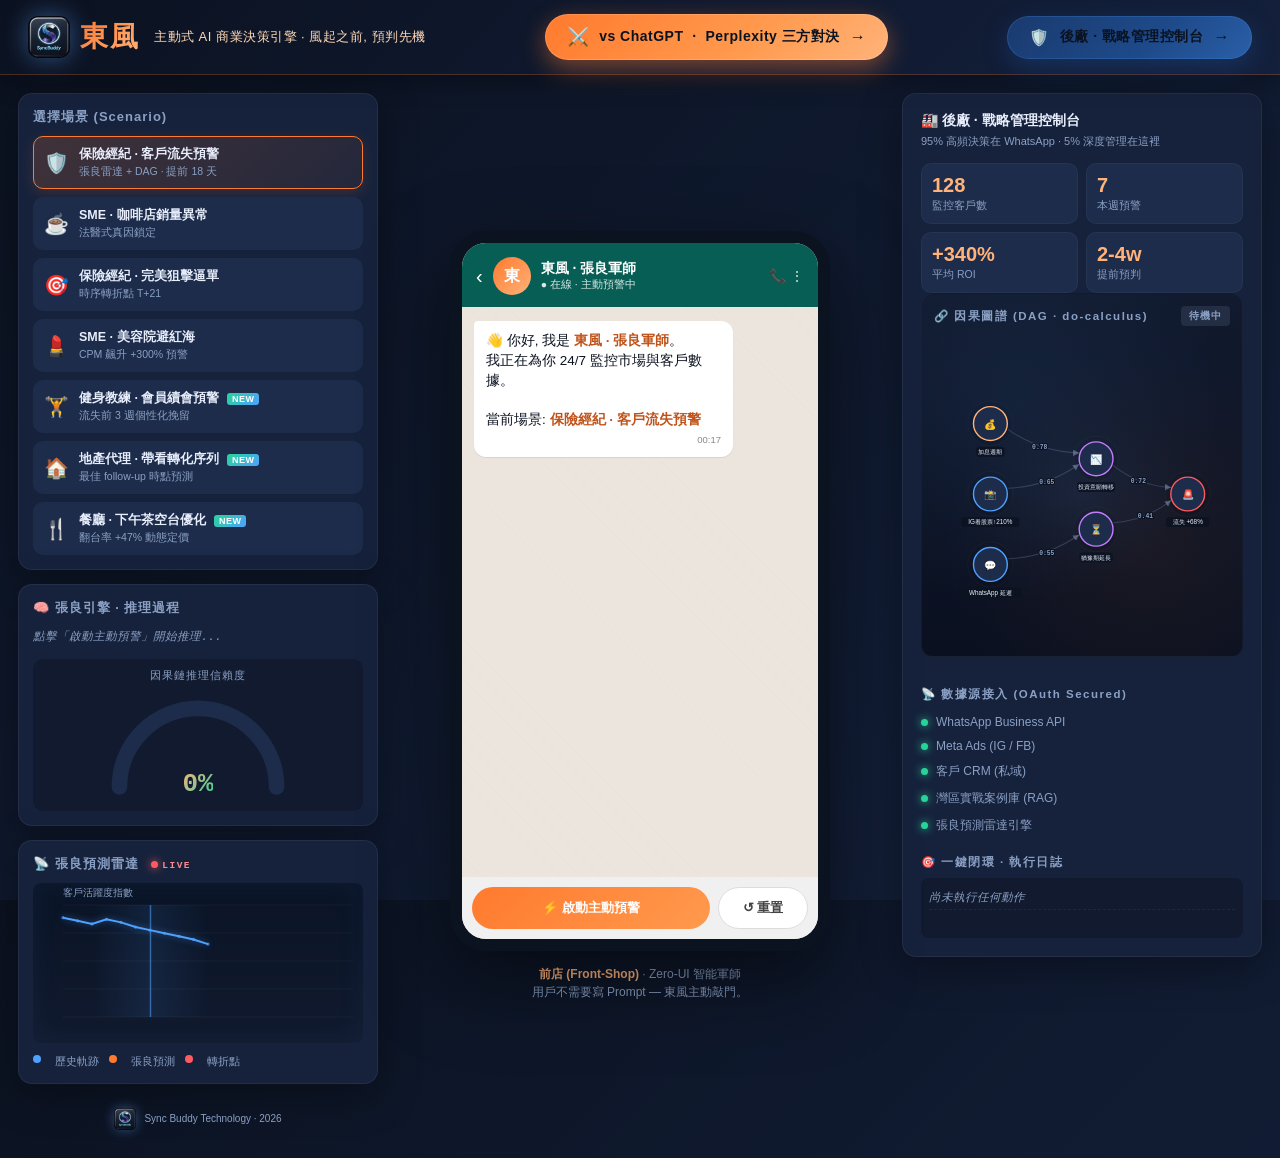
==== commit 36b77915: "feat: back-factory SaaS dashboard — console.css, console.js, hero CTA, compare nav link" ====
--- a/index.html
+++ b/index.html
@@ -22,6 +22,11 @@
     <a href="compare.html" class="hero-cta-btn">
       <span class="cta-icon">⚔️</span>
       <span class="cta-text">vs ChatGPT &nbsp;·&nbsp; Perplexity 三方對決</span>
+      <span class="cta-arrow">→</span>
+    </a>
+    <a href="console.html" class="hero-cta-btn console-cta">
+      <span class="cta-icon">🛡️</span>
+      <span class="cta-text">後廠 · 戰略管理控制台</span>
       <span class="cta-arrow">→</span>
     </a>
   </div>
--- a/assets/styles.css
+++ b/assets/styles.css
@@ -80,6 +80,28 @@
 .cta-icon { font-size: 18px; }
 .cta-arrow { font-size: 16px; transition: transform 0.25s; }
 .hero-cta-btn:hover .cta-arrow { transform: translateX(4px); }
+
+/* Secondary CTA: console dashboard link */
+.console-cta {
+  background: linear-gradient(135deg, #1a3a6e 0%, #1e4a8a 60%, #2a5fa8 100%) !important;
+  box-shadow: 0 8px 24px rgba(30,74,138,0.45), 0 0 0 1px rgba(78,161,255,0.2) inset !important;
+}
+.console-cta:hover { box-shadow: 0 12px 32px rgba(30,100,180,0.65) !important; }
+.console-cta .cta-icon { font-size: 16px; }
+
+/* Compare page console link */
+.cmp-console-link {
+  display: inline-flex; align-items: center; gap: 6px;
+  padding: 7px 16px;
+  background: rgba(30,74,138,0.6);
+  border: 1px solid rgba(78,161,255,0.3);
+  border-radius: 20px;
+  color: #4ea1ff !important;
+  text-decoration: none;
+  font-size: 13px; font-weight: 600;
+  transition: background 0.2s, border-color 0.2s;
+}
+.cmp-console-link:hover { background: rgba(30,100,180,0.7); border-color: rgba(78,161,255,0.5); }
 
 @media (max-width: 720px) {
   .hero-banner-inner { flex-direction: column; gap: 12px; padding: 12px 16px; }
@@ -321,6 +343,111 @@
 .bubble .a-btn.primary { background: var(--whatsapp); color: white; border-color: var(--whatsapp); }
 .bubble .a-btn:hover { transform: translateY(-1px); box-shadow: 0 3px 8px rgba(0,0,0,0.15); }
 
+/* ---- 查看詳細視圖 (DAG / ROI / Forecast / Explain) ---- */
+
+/* DAG breakdown list (shows in chat bubble after clicking 看詳細因果圖) */
+.dag-breakdown {
+  list-style: none; padding: 0; margin: 8px 0 6px;
+}
+.dag-breakdown li {
+  font-size: 12px; padding: 5px 8px;
+  background: #f7f9fc; border-radius: 6px; margin-bottom: 4px;
+  display: flex; align-items: center; gap: 8px;
+}
+.dag-breakdown .bk-icon { font-size: 16px; }
+.dag-breakdown .bk-type {
+  margin-left: auto;
+  font-size: 10px; padding: 2px 7px; border-radius: 3px;
+  background: #075e54; color: white; font-weight: 600;
+}
+.bk-edges {
+  font-size: 11px; color: #555; margin-top: 6px;
+  background: #f0f0f0; padding: 6px 8px; border-radius: 6px;
+}
+.bk-edges code { background: white; padding: 1px 4px; border-radius: 3px; font-size: 10.5px; }
+.bk-edges .ew { color: #c0531a; font-weight: 700; font-family: monospace; }
+.bk-hint { display: block; font-size: 11px; color: #666; margin-top: 6px; }
+
+/* DAG spotlight: pulse highlight on right console block when clicked */
+.dag-block.dag-spotlight {
+  animation: dag-spotlight 2.4s ease-in-out;
+}
+@keyframes dag-spotlight {
+  0%, 100% { box-shadow: none; }
+  20%, 60% {
+    box-shadow: 0 0 0 3px var(--accent),
+                0 0 40px rgba(255,122,46,0.55);
+    transform: scale(1.012);
+  }
+}
+
+/* ROI bar chart in chat */
+.roi-chart { margin: 8px 0; display: flex; flex-direction: column; gap: 8px; }
+.roi-row { display: flex; flex-direction: column; gap: 3px; }
+.roi-name { font-size: 12px; font-weight: 700; color: #222; }
+.roi-track {
+  height: 24px; background: #f0f0f0; border-radius: 6px; overflow: hidden;
+  position: relative;
+}
+.roi-bar {
+  height: 100%; padding: 0 8px;
+  display: flex; align-items: center; justify-content: flex-end;
+  font-size: 11.5px; font-weight: 800; color: white;
+  border-radius: 6px;
+  animation: roi-grow 0.9s cubic-bezier(.2,.8,.2,1);
+  box-shadow: inset 0 0 0 1px rgba(255,255,255,0.2);
+}
+@keyframes roi-grow { from { width: 0 !important; } }
+.roi-note { font-size: 10.5px; color: #777; }
+.roi-recommend {
+  margin-top: 8px; padding: 8px 10px;
+  background: linear-gradient(135deg, #fff4ec, #ffe8d6);
+  border-left: 3px solid var(--accent);
+  border-radius: 6px;
+  font-size: 12px; color: #333;
+}
+
+/* Forecast mini view */
+.fc-mini {
+  display: flex; align-items: center; justify-content: space-between;
+  background: #f7f9fc; border-radius: 8px; padding: 10px 14px;
+  margin: 8px 0;
+}
+.fc-row { text-align: center; }
+.fc-label { font-size: 10px; color: #888; letter-spacing: 1px; }
+.fc-value { font-size: 22px; font-weight: 800; font-family: "SF Mono", monospace; }
+.fc-current { color: #ff5a5f; }
+.fc-target  { color: #28d49a; }
+.fc-arrow {
+  font-size: 22px; color: var(--accent);
+  animation: fc-arrow-pulse 1.4s infinite;
+}
+@keyframes fc-arrow-pulse {
+  0%, 100% { transform: translateX(0); opacity: 1; }
+  50%      { transform: translateX(4px); opacity: 0.6; }
+}
+.fc-confidence {
+  font-size: 11.5px; color: #555;
+  background: #ecf6ff; padding: 6px 10px; border-radius: 5px;
+  margin-bottom: 4px;
+}
+.fc-confidence strong { color: #075e54; }
+
+/* Explain view */
+.explain-list {
+  list-style: none; padding: 0; margin: 8px 0;
+}
+.explain-list li {
+  padding: 6px 8px;
+  background: #f7f9fc; border-radius: 6px; margin-bottom: 4px;
+  font-size: 12px; line-height: 1.5;
+  display: flex; align-items: flex-start; gap: 8px;
+}
+.explain-list .ex-icon {
+  font-size: 18px; flex: 0 0 24px; text-align: center;
+}
+.explain-list strong { color: #075e54; }
+
 /* ---- 微調話術 編輯器 ---- */
 .tweak-options {
   display: flex; flex-direction: column; gap: 6px; margin-top: 8px;
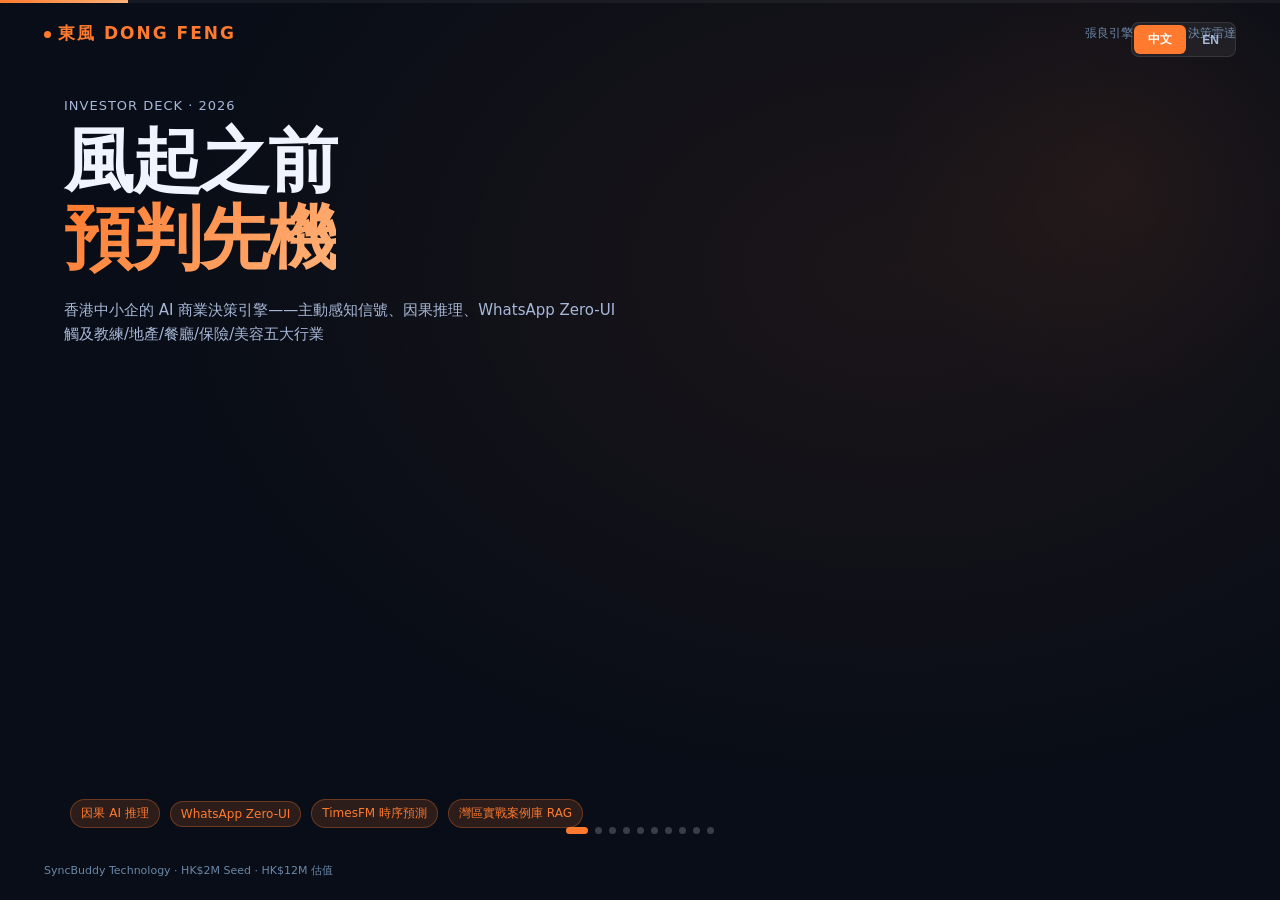
==== commit 30e24d89: "feat: use pitch-deck as main index page" ====
--- a/index.html
+++ b/index.html
@@ -1,206 +1,858 @@
 <!DOCTYPE html>
 <html lang="zh-Hant">
 <head>
-<meta charset="UTF-8" />
-<meta name="viewport" content="width=device-width, initial-scale=1.0"/>
-<title>東風 DONG FENG · by SyncBuddy</title>
-<link rel="icon" type="image/png" href="assets/logo.png"/>
-<link rel="stylesheet" href="assets/styles.css" />
+<meta charset="utf-8">
+<meta name="viewport" content="width=device-width,initial-scale=1,maximum-scale=1,user-scalable=no">
+<title>東風 DONG FENG · AI 商業決策引擎</title>
+<style>
+:root{
+  --accent:#ff7a2e;--accent-2:#ffb37a;--accent-3:#ffd9b8;
+  --grad:linear-gradient(135deg,#ff7a2e,#ffb37a);
+  --surface:#0e1624;--surface-2:#16223c;
+  --text-1:#f0f4ff;--text-2:#a8b8d8;--text-3:#6b87a8;
+  --bg:#080d17;--border:rgba(255,122,46,0.2);
+  --good:#28d49a;--blue:#4ea1ff;
+}
+*,*::before,*::after{box-sizing:border-box;margin:0;padding:0}
+body{
+  background:var(--bg);
+  font-family:'PingFang HK','Microsoft JhengHei',system-ui,sans-serif;
+  color:var(--text-1);
+  overflow:hidden;
+  height:100dvh;
+  width:100vw;
+}
+.deck{position:relative;width:100vw;height:100dvh;overflow:hidden}
+.slide{
+  position:absolute;inset:0;display:none;flex-direction:column;
+  padding:clamp(44px,6vh,72px) clamp(20px,5vw,80px) clamp(72px,9vh,100px);
+  overflow-y:auto;overscroll-behavior:contain;-webkit-overflow-scrolling:touch;
+}
+.slide.is-active{display:flex}
+.slide::-webkit-scrollbar{width:4px}
+.slide::-webkit-scrollbar-thumb{background:var(--border);border-radius:2px}
+.gradient-text{background:var(--grad);-webkit-background-clip:text;-webkit-text-fill-color:transparent;background-clip:text}
+.kicker{color:var(--text-2);font-size:clamp(10px,1.4vw,13px);letter-spacing:1px;text-transform:uppercase}
+.section-num{font-size:clamp(72px,16vw,200px);font-weight:900;color:rgba(255,122,46,0.08);line-height:1;position:absolute;right:clamp(16px,4vw,60px);bottom:clamp(16px,4vh,40px);z-index:0;pointer-events:none;letter-spacing:-0.05em}
+.num-tag{color:var(--accent);font-size:clamp(9px,1.2vw,11px);font-weight:700;letter-spacing:2px;text-transform:uppercase;margin-bottom:clamp(6px,1.2vh,10px)}
+.h1{font-size:clamp(32px,5.5vw,80px);font-weight:900;line-height:1.1;letter-spacing:-0.03em;color:var(--text-1);margin:clamp(10px,1.8vh,14px) 0}
+.h2{font-size:clamp(22px,3.8vw,58px);font-weight:800;line-height:1.2;letter-spacing:-0.02em;color:var(--text-1)}
+.lede{color:var(--text-2);font-size:clamp(12px,1.8vw,15px);line-height:1.6}
+.mt-s{margin-top:clamp(6px,1.2vh,10px)}.mt-m{margin-top:clamp(12px,2vh,18px)}.mt-l{margin-top:clamp(16px,3.5vh,28px)}
+.card{background:var(--surface-2);border:1px solid var(--border);border-radius:12px;padding:clamp(12px,2vw,18px)}
+.card h4{color:var(--text-1);margin-bottom:clamp(5px,0.9vh,7px);font-size:clamp(13px,1.7vw,15px)}
+.card p{color:var(--text-2);font-size:clamp(11px,1.4vw,13px);line-height:1.5}
+.metric{text-align:center;padding:clamp(12px,2vw,18px)}
+.metric .n{font-size:clamp(28px,6.5vw,68px);font-weight:900;background:var(--grad);-webkit-background-clip:text;-webkit-text-fill-color:transparent;background-clip:text;line-height:1}
+.metric .l{color:var(--text-2);font-size:clamp(10px,1.4vw,15px);margin-top:clamp(3px,0.7vh,5px)}
+.g3{display:grid;grid-template-columns:repeat(3,1fr);gap:clamp(8px,1.8vw,14px)}
+.g2{display:grid;grid-template-columns:repeat(2,1fr);gap:clamp(8px,1.8vw,14px)}
+.grid{gap:clamp(8px,1.8vw,14px)}
+.row{display:flex;flex-wrap:wrap;gap:clamp(5px,1vw,7px)}
+.pill-accent{background:rgba(255,122,46,0.15);color:var(--accent);border:1px solid rgba(255,122,46,0.3);padding:clamp(3px,0.7vh,5px) clamp(6px,1.3vw,10px);border-radius:20px;font-size:clamp(9px,1.3vw,12px);white-space:nowrap}
+.cover-bg{position:absolute;inset:0;background:radial-gradient(ellipse at 70% 30%,rgba(255,122,46,0.08) 0%,transparent 60%),var(--bg);z-index:-1}
+.cover-blob{position:absolute;right:clamp(-80px,-10vw,-100px);top:clamp(-60px,-8vw,-80px);width:clamp(280px,55vw,480px);height:clamp(280px,55vw,480px);border-radius:50%;background:radial-gradient(circle,rgba(255,122,46,0.06) 0%,transparent 70%);pointer-events:none}
+.deck-header{position:absolute;top:clamp(14px,2.5vh,22px);left:clamp(14px,3.5vw,44px);right:clamp(14px,3.5vw,44px);display:flex;justify-content:space-between;align-items:center;z-index:20}
+.brand{font-size:clamp(12px,1.8vw,17px);font-weight:800;color:var(--accent);letter-spacing:2px}
+.brand-dot{display:inline-block;width:clamp(5px,0.7vw,7px);height:clamp(5px,0.7vw,7px);border-radius:50%;background:var(--accent);margin-right:clamp(5px,0.8vw,7px);vertical-align:middle}
+.deck-footer{position:absolute;bottom:clamp(14px,2.5vh,22px);left:0;right:0;display:flex;justify-content:space-between;font-size:clamp(9px,1.3vw,11px);color:var(--text-3);padding:0 clamp(14px,3.5vw,44px);z-index:10}
+.cover-pills{position:absolute;bottom:clamp(52px,9vh,72px);left:clamp(14px,5.5vw,100px);display:flex;flex-wrap:wrap;gap:clamp(6px,1.3vw,10px);align-items:center}
+.lang-toggle{
+  position:fixed;top:clamp(14px,2.5vh,22px);right:clamp(14px,3.5vw,44px);
+  display:flex;gap:2px;z-index:100;background:rgba(255,255,255,0.06);
+  border:1px solid rgba(255,255,255,0.1);border-radius:8px;padding:2px;
+}
+.lang-btn{
+  padding:clamp(4px,0.8vh,6px) clamp(10px,1.8vw,14px);
+  border-radius:6px;border:none;cursor:pointer;font-size:clamp(10px,1.4vw,12px);
+  font-weight:600;transition:background 0.2s,color 0.2s;
+  background:transparent;color:var(--text-2);
+}
+.lang-btn.active{background:var(--accent);color:#fff}
+table.comparison{width:100%;border-collapse:collapse}
+table.comparison th{color:var(--accent);font-size:clamp(9px,1.2vw,11px);text-align:center;padding:clamp(6px,1.1vh,9px) clamp(3px,0.7vw,7px);border-bottom:1px solid var(--border);text-transform:uppercase;letter-spacing:1px}
+table.comparison td{padding:clamp(6px,1.2vh,10px) clamp(3px,0.7vw,7px);font-size:clamp(10px,1.3vw,12px);color:var(--text-2);border-bottom:1px solid rgba(255,255,255,0.04);vertical-align:top}
+table.comparison td:first-child{color:var(--text-1);font-weight:600}
+table.comparison .winner{color:var(--good);font-weight:700}
+table.comparison .loser{color:var(--text-3)}
+.highlight-row{background:rgba(255,122,46,0.05)}
+.progress-bar{position:fixed;top:0;left:0;right:0;height:3px;background:rgba(255,255,255,0.05);z-index:200}
+.progress-bar span{display:block;height:100%;background:var(--grad);width:0%;transition:width 0.4s cubic-bezier(0.4,0,0.2,1)}
+.nav-btn{position:fixed;top:50%;transform:translateY(-50%);z-index:100;width:clamp(36px,7vw,50px);height:clamp(36px,7vw,50px);border-radius:50%;background:rgba(255,122,46,0.15);border:1px solid rgba(255,122,46,0.4);color:var(--accent);font-size:clamp(14px,2.8vw,20px);cursor:pointer;display:none;align-items:center;justify-content:center;transition:background 0.2s;-webkit-tap-highlight-color:transparent;user-select:none}
+.nav-btn:active{background:rgba(255,122,46,0.3)}
+.nav-btn.prev{left:clamp(6px,1.8vw,16px)}
+.nav-btn.next{right:clamp(6px,1.8vw,16px)}
+.nav-btn:disabled{opacity:0.2;pointer-events:none}
+.dots{position:fixed;bottom:clamp(46px,7.5vh,66px);left:50%;transform:translateX(-50%);display:flex;gap:clamp(4px,0.9vw,7px);z-index:100;align-items:center}
+.dot{width:clamp(5px,1.1vw,7px);height:clamp(5px,1.1vw,7px);border-radius:50%;background:rgba(255,255,255,0.2);transition:background 0.3s,width 0.3s;cursor:pointer}
+.dot.active{background:var(--accent);width:clamp(16px,2.8vw,22px);border-radius:4px}
+.mobile-hint{position:fixed;bottom:clamp(46px,7.5vh,66px);right:clamp(10px,2.5vw,20px);font-size:clamp(9px,1.3vw,11px);color:var(--text-3);z-index:100;display:none}
+@media(max-width:768px){
+  .slide{padding:clamp(36px,9vw,56px) clamp(14px,4vw,20px) clamp(80px,14vh,96px)}
+  .g3{grid-template-columns:1fr}
+  .g2{grid-template-columns:1fr}
+  .metric .n{font-size:clamp(32px,9vw,44px)}
+  .h1{font-size:clamp(26px,8vw,38px)}
+  .h2{font-size:clamp(18px,6.5vw,26px)}
+  .section-num{font-size:clamp(54px,18vw,90px)}
+  table.comparison{font-size:clamp(9px,2.8vw,11px)}
+  .deck-header{top:clamp(10px,2.5vw,14px);left:clamp(10px,2.5vw,14px);right:clamp(10px,2.5vw,14px)}
+  .deck-footer{bottom:clamp(10px,2.5vw,14px);padding:0 clamp(10px,2.5vw,14px)}
+  .mobile-hint{display:block}
+  .nav-btn{display:flex}
+  .lang-toggle{top:clamp(10px,2.5vw,14px);right:clamp(50px,12vw,70px)}
+}
+@media(min-width:769px){
+  .lang-toggle{display:flex}
+}
+@media(max-width:480px){
+  .cover-pills{flex-direction:column;align-items:flex-start;gap:5px}
+  .card{padding:clamp(10px,3vw,12px)}
+}
+@keyframes fadeUp{from{opacity:0;transform:translateY(16px)}to{opacity:1;transform:none}}
+.anim-fade-up{animation:fadeUp 0.55s cubic-bezier(0.4,0,0.2,1) both}
+@keyframes glow{0%,100%{filter:drop-shadow(0 0 6px rgba(255,122,46,0.4))}50%{filter:drop-shadow(0 0 18px rgba(255,122,46,0.8))}}
+.anim-glow{animation:glow 3s ease-in-out infinite}
+@keyframes pulse{0%,100%{opacity:1}50%{opacity:0.6}}
+.anim-pulse{animation:pulse 2s ease-in-out infinite}
+</style>
 </head>
 <body>
 
-<!-- Hero CTA banner (prominent, sticky top) -->
-<div class="hero-banner">
-  <div class="hero-banner-inner">
-    <div class="hero-text">
-      <a href="index.html" class="brand-link">
-        <img src="assets/logo.png" alt="SyncBuddy" class="brand-logo"/>
-        <span class="hero-cn">東風</span>
-      </a>
-      <span class="hero-tag">主動式 AI 商業決策引擎 · 風起之前, 預判先機</span>
-    </div>
-    <a href="compare.html" class="hero-cta-btn">
-      <span class="cta-icon">⚔️</span>
-      <span class="cta-text">vs ChatGPT &nbsp;·&nbsp; Perplexity 三方對決</span>
-      <span class="cta-arrow">→</span>
-    </a>
-    <a href="console.html" class="hero-cta-btn console-cta">
-      <span class="cta-icon">🛡️</span>
-      <span class="cta-text">後廠 · 戰略管理控制台</span>
-      <span class="cta-arrow">→</span>
-    </a>
-  </div>
+<div class="progress-bar"><span></span></div>
+
+<button class="nav-btn prev" id="prevBtn" aria-label="上一頁"><span>‹</span></button>
+<button class="nav-btn next" id="nextBtn" aria-label="下一頁"><span>›</span></button>
+<div class="dots" id="dots"></div>
+<div class="mobile-hint">滑動或點箭頭切換</div>
+
+<!-- Language Toggle -->
+<div class="lang-toggle">
+  <button class="lang-btn active" id="langZH">中文</button>
+  <button class="lang-btn" id="langEN">EN</button>
 </div>
 
-<div class="app-shell">
-
-  <!-- LEFT: Pitch panel -->
-  <aside class="pitch">
-    <div class="card scenario-card">
-      <h3>選擇場景 (Scenario)</h3>
-      <div class="scenario-list" id="scenarioList">
-        <button class="scenario active" data-scenario="insurance">
-          <div class="s-emoji">🛡️</div>
-          <div class="s-info">
-            <div class="s-title">保險經紀 · 客戶流失預警</div>
-            <div class="s-sub">張良雷達 + DAG · 提前 18 天</div>
-          </div>
-        </button>
-        <button class="scenario" data-scenario="sme_cafe">
-          <div class="s-emoji">☕</div>
-          <div class="s-info">
-            <div class="s-title">SME · 咖啡店銷量異常</div>
-            <div class="s-sub">法醫式真因鎖定</div>
-          </div>
-        </button>
-        <button class="scenario" data-scenario="insurance_close">
-          <div class="s-emoji">🎯</div>
-          <div class="s-info">
-            <div class="s-title">保險經紀 · 完美狙擊逼單</div>
-            <div class="s-sub">時序轉折點 T+21</div>
-          </div>
-        </button>
-        <button class="scenario" data-scenario="sme_beauty">
-          <div class="s-emoji">💄</div>
-          <div class="s-info">
-            <div class="s-title">SME · 美容院避紅海</div>
-            <div class="s-sub">CPM 飆升 +300% 預警</div>
-          </div>
-        </button>
-        <button class="scenario new" data-scenario="fitness">
-          <div class="s-emoji">🏋️</div>
-          <div class="s-info">
-            <div class="s-title">健身教練 · 會員續會預警 <span class="new-tag">NEW</span></div>
-            <div class="s-sub">流失前 3 週個性化挽留</div>
-          </div>
-        </button>
-        <button class="scenario new" data-scenario="real_estate">
-          <div class="s-emoji">🏠</div>
-          <div class="s-info">
-            <div class="s-title">地產代理 · 帶看轉化序列 <span class="new-tag">NEW</span></div>
-            <div class="s-sub">最佳 follow-up 時點預測</div>
-          </div>
-        </button>
-        <button class="scenario new" data-scenario="restaurant">
-          <div class="s-emoji">🍴</div>
-          <div class="s-info">
-            <div class="s-title">餐廳 · 下午茶空台優化 <span class="new-tag">NEW</span></div>
-            <div class="s-sub">翻台率 +47% 動態定價</div>
-          </div>
-        </button>
-      </div>
-    </div>
-
-    <div class="card engine-card">
-      <h3>🧠 張良引擎 · 推理過程</h3>
-      <div id="engineTrace" class="trace">
-        <div class="trace-empty">點擊「啟動主動預警」開始</div>
-      </div>
-      <div class="confidence-block" id="confidenceBlock">
-        <div class="conf-label">因果鏈推理信賴度</div>
-        <svg class="conf-gauge" viewBox="0 0 140 80">
-          <defs>
-            <linearGradient id="confGrad" x1="0" y1="0" x2="1" y2="0">
-              <stop offset="0%" stop-color="#ff5a5f"/>
-              <stop offset="50%" stop-color="#ffb37a"/>
-              <stop offset="100%" stop-color="#28d49a"/>
-            </linearGradient>
-          </defs>
-          <path d="M 15 70 A 55 55 0 0 1 125 70" stroke="#1d2c4a" stroke-width="11" fill="none" stroke-linecap="round"/>
-          <path id="confArc" d="M 15 70 A 55 55 0 0 1 125 70" stroke="url(#confGrad)" stroke-width="11" fill="none" stroke-linecap="round"
-                stroke-dasharray="173" stroke-dashoffset="173"/>
-        </svg>
-        <div class="conf-value" id="confValue">0%</div>
-      </div>
-    </div>
-
-    <div class="card">
-      <h3>📡 張良預測雷達 <span class="live-dot"></span><span class="live-text">LIVE</span></h3>
-      <canvas id="forecastChart" width="380" height="160"></canvas>
-      <div class="legend">
-        <span class="dot dot-history"></span>歷史軌跡
-        <span class="dot dot-forecast"></span>張良預測
-        <span class="dot dot-turn"></span>轉折點
-      </div>
-    </div>
-
-    <div class="footer-mini">
-      <img src="assets/logo.png" alt="SyncBuddy" class="footer-logo"/>
-      <span>Sync Buddy Technology · 2026</span>
-    </div>
-  </aside>
-
-  <!-- CENTER: WhatsApp phone -->
-  <main class="phone-stage">
-    <div class="phone">
-      <div class="phone-header">
-        <div class="back">‹</div>
-        <div class="contact">
-          <div class="avatar">東</div>
-          <div>
-            <div class="name">東風 · 張良軍師</div>
-            <div class="status">● 在線 · 主動預警中</div>
-          </div>
-        </div>
-        <div class="actions">📞 ⋮</div>
-      </div>
-
-      <div class="chat" id="chat"></div>
-
-      <div class="composer">
-        <button class="btn-primary" id="triggerBtn">⚡ 啟動主動預警</button>
-        <button class="btn-secondary" id="resetBtn">↺ 重置</button>
-      </div>
-    </div>
-
-    <div class="phone-caption">
-      <strong>前店 (Front-Shop)</strong> · Zero-UI 智能軍師<br/>
-      用戶不需要寫 Prompt — 東風主動敲門。
-    </div>
-  </main>
-
-  <!-- RIGHT: SEXY DAG console -->
-  <aside class="console">
-    <h3>🏭 後廠 · 戰略管理控制台</h3>
-    <p class="sub">95% 高頻決策在 WhatsApp · 5% 深度管理在這裡</p>
-
-    <div class="kpi-grid">
-      <div class="kpi"><div class="k-num" id="kpiClients">128</div><div class="k-lbl">監控客戶數</div></div>
-      <div class="kpi"><div class="k-num" id="kpiSignals">7</div><div class="k-lbl">本週預警</div></div>
-      <div class="kpi"><div class="k-num" id="kpiROI">+340%</div><div class="k-lbl">平均 ROI</div></div>
-      <div class="kpi"><div class="k-num">2-4w</div><div class="k-lbl">提前預判</div></div>
-    </div>
-
-    <div class="dag-block">
-      <div class="dag-head">
-        <h4>🔗 因果圖譜 (DAG · do-calculus)</h4>
-        <span class="dag-status" id="dagStatus">待機中</span>
-      </div>
-      <svg id="dagSvg" viewBox="0 0 420 320" class="dag-sexy"></svg>
-
-      <div class="counterfactual-block" id="counterfactual">
-        <div class="cf-title">⊘ 反事實檢驗 · 已排除假性相關</div>
-        <ul class="cf-list" id="cfList"></ul>
-      </div>
-    </div>
-
-    <h4>📡 數據源接入 (OAuth Secured)</h4>
-    <ul class="sources">
-      <li><span class="src-dot ok"></span>WhatsApp Business API</li>
-      <li><span class="src-dot ok"></span>Meta Ads (IG / FB)</li>
-      <li><span class="src-dot ok"></span>客戶 CRM (私域)</li>
-      <li><span class="src-dot ok"></span>灣區實戰案例庫 (RAG)</li>
-      <li><span class="src-dot ok"></span>張良預測雷達引擎</li>
-    </ul>
-
-    <h4>🎯 一鍵閉環 · 執行日誌</h4>
-    <div class="exec-log" id="execLog">
-      <div class="log-item muted">尚未執行任何動作</div>
-    </div>
-  </aside>
+<div class="deck">
+
+  <!-- ══════════════ SLIDE 1: COVER ══════════════ -->
+  <section class="slide is-active" data-title="Cover" data-slide="1">
+
+    <!-- ZH -->
+    <div class="lang-zh">
+      <div class="cover-bg"></div>
+      <div class="cover-blob"></div>
+      <div class="deck-header">
+        <div><span class="brand-dot"></span><span class="brand">東風 DONG FENG</span></div>
+        <div style="color:var(--text-3);font-size:clamp(10px,1.4vw,12px)">張良引擎 · 因果 AI 決策雷達</div>
+      </div>
+      <p class="kicker" style="margin-top:clamp(28px,5.5vh,44px)">Investor Deck · 2026</p>
+      <h1 class="h1 anim-fade-up" style="margin-top:clamp(6px,1.5vh,10px)">
+        風起之前<br><span class="gradient-text">預判先機</span>
+      </h1>
+      <p class="lede" style="margin-top:clamp(12px,2.5vh,20px);max-width:58ch">
+        香港中小企的 AI 商業決策引擎——主動感知信號、因果推理、WhatsApp Zero-UI 觸及教練/地產/餐廳/保險/美容五大行業
+      </p>
+      <div class="cover-pills">
+        <span class="pill-accent">因果 AI 推理</span>
+        <span class="pill-accent">WhatsApp Zero-UI</span>
+        <span class="pill-accent">TimesFM 時序預測</span>
+        <span class="pill-accent">灣區實戰案例庫 RAG</span>
+      </div>
+      <div class="deck-footer">
+        <span>SyncBuddy Technology · HK$2M Seed · HK$12M 估值</span>
+        <span class="slide-number" data-current="1" data-total="10"></span>
+      </div>
+    </div>
+
+    <!-- EN -->
+    <div class="lang-en" style="display:none">
+      <div class="cover-bg"></div>
+      <div class="cover-blob"></div>
+      <div class="deck-header">
+        <div><span class="brand-dot"></span><span class="brand">東風 DONG FENG</span></div>
+        <div style="color:var(--text-3);font-size:clamp(10px,1.4vw,12px)">Zhang Liang Engine · Causal AI Decision Radar</div>
+      </div>
+      <p class="kicker" style="margin-top:clamp(28px,5.5vh,44px)">Investor Deck · 2026</p>
+      <h1 class="h1 anim-fade-up" style="margin-top:clamp(6px,1.5vh,10px)">
+        Before the Wind Rises<br><span class="gradient-text">Predict the Trend</span>
+      </h1>
+      <p class="lede" style="margin-top:clamp(12px,2.5vh,20px);max-width:58ch">
+        AI Business Decision Engine for Hong Kong SMEs — Proactive signal detection, causal reasoning, WhatsApp Zero-UI delivery across 5 verticals: Insurance, Real Estate, F&amp;B, Fitness, Beauty
+      </p>
+      <div class="cover-pills">
+        <span class="pill-accent">Causal AI Reasoning</span>
+        <span class="pill-accent">WhatsApp Zero-UI</span>
+        <span class="pill-accent">TimesFM Forecasting</span>
+        <span class="pill-accent">Bay Area RAG Casebase</span>
+      </div>
+      <div class="deck-footer">
+        <span>SyncBuddy Technology · HK$2M Seed · HK$12M Valuation</span>
+        <span class="slide-number" data-current="1" data-total="10"></span>
+      </div>
+    </div>
+  </section>
+
+  <!-- ══════════════ SLIDE 2: PROBLEM ══════════════ -->
+  <section class="slide" data-title="Problem" data-slide="2">
+
+    <div class="lang-zh" style="display:none">
+      <span class="section-num">01</span>
+      <p class="num-tag">PROBLEM 痛點</p>
+      <h2 class="h2 mt-s">香港中小企老闆<br>每日靠估靠估做決策</h2>
+      <div class="grid g3 mt-l">
+        <div class="card"><h4>📉 信號散晒</h4><p>Facebook、Instagram、WhatsApp、CRM——數據散晒，冇統一睇法</p></div>
+        <div class="card"><h4>⏰ 幾時跟進靠估</h4><p>幾時追客？幾時谷活動？幾時做優惠？95% 靠 feel</p></div>
+        <div class="card"><h4>🤖 AI 工具又複雜</h4><p>老闆要係答案，唔係要學點樣問問題</p></div>
+      </div>
+      <div class="grid g3 mt-l">
+        <div class="card"><h4>💸 機會走咗先知</h4><p>母親節紅海、保險客走咗先知——永遠慢半拍</p></div>
+        <div class="card"><h4>🌊 唔知同行做緊乜</h4><p>冇 benchmark，唔知邊招掂</p></div>
+        <div class="card"><h4>📊 開咗個Account但係唔識用</h4><p>Google Analytics、Meta Business、CRM——開咗都係睇唔明</p></div>
+      </div>
+    </div>
+
+    <div class="lang-en" style="display:none">
+      <span class="section-num">01</span>
+      <p class="num-tag">PROBLEM</p>
+      <h2 class="h2 mt-s">Hong Kong SME Owners<br>Guessing Their Way Through Every Day</h2>
+      <div class="grid g3 mt-l">
+        <div class="card"><h4>📉 Signals Everywhere</h4><p>Facebook, Instagram, WhatsApp, CRM — data scattered, no unified view</p></div>
+        <div class="card"><h4>⏰ Timing Is a Guess</h4><p>When to follow up? When to push campaigns? When to discount? 95% based on "feel"</p></div>
+        <div class="card"><h4>🤖 AI Tools Are Too Complex</h4><p>Owners want answers, not to learn Prompt Engineering</p></div>
+      </div>
+      <div class="grid g3 mt-l">
+        <div class="card"><h4>💸 Missed Opportunities</h4><p>Mother's Day red oceans, insurance churn — always half a beat behind</p></div>
+        <div class="card"><h4>🌊 No Competitive Intel</h4><p>No benchmark, no idea what actually works</p></div>
+        <div class="card"><h4>📊 Tools Set Up But Unused</h4><p>Google Analytics, Meta Business, CRM — accounts open, insights nowhere</p></div>
+      </div>
+    </div>
+
+  </section>
+
+  <!-- ══════════════ SLIDE 3: SOLUTION ══════════════ -->
+  <section class="slide" data-title="Solution" data-slide="3">
+
+    <div class="lang-zh" style="display:none">
+      <span class="section-num">02</span>
+      <p class="num-tag">SOLUTION 解決方案</p>
+      <h2 class="h2 mt-s">東風：<span class="gradient-text">教練 + 雷達 + 槍</span><br>三合一 AI 決策幫手</h2>
+      <p class="lede mt-m">唔係另一個 Chatbot——係會主動出擊的商業決策引擎。張良引擎因果推理 + 張良雷達時序預測 + WhatsApp Zero-UI 觸及</p>
+      <div class="row mt-l">
+        <span class="pill-accent">🎯 因果推理引擎（張良引擎）</span>
+        <span class="pill-accent">📡 時序預測雷達（張良雷達）</span>
+        <span class="pill-accent">💬 WhatsApp 主動推送</span>
+        <span class="pill-accent">🔄灣區實戰案例 RAG</span>
+      </div>
+      <div class="grid g3 mt-l">
+        <div class="card" style="border-left:3px solid #ff7a2e"><h4>教練模式</h4><p>主動話你知「依家做乜」——唔係問你問題，直接俾行動建議</p></div>
+        <div class="card" style="border-left:3px solid #4ea1ff"><h4>雷達模式</h4><p>7×24 小時睇住信號，提前 N 日預警——出事之前就通知你</p></div>
+        <div class="card" style="border-left:3px solid #28d49a"><h4>槓桿模式</h4><p>因果鏈話你知邊個掂、邊個要 cut——對症下藥唔做無用功</p></div>
+      </div>
+    </div>
+
+    <div class="lang-en" style="display:none">
+      <span class="section-num">02</span>
+      <p class="num-tag">SOLUTION</p>
+      <h2 class="h2 mt-s">DONG FENG: <span class="gradient-text">Coach + Radar + Gun</span><br>3-in-1 AI Decision Partner</h2>
+      <p class="lede mt-m">Not another Chatbot — a proactive business decision engine. Zhang Liang causal reasoning + TimesFM forecasting + WhatsApp Zero-UI delivery</p>
+      <div class="row mt-l">
+        <span class="pill-accent">🎯 Causal Reasoning Engine</span>
+        <span class="pill-accent">📡 TimesFM Forecasting Radar</span>
+        <span class="pill-accent">💬 WhatsApp Proactive Push</span>
+        <span class="pill-accent">🔄 Bay Area RAG Casebase</span>
+      </div>
+      <div class="grid g3 mt-l">
+        <div class="card" style="border-left:3px solid #ff7a2e"><h4>Coach Mode</h4><p>Proactively tells you what to do — no questions asked, just action recommendations</p></div>
+        <div class="card" style="border-left:3px solid #4ea1ff"><h4>Radar Mode</h4><p>7×24 signal monitoring, N days ahead warning — before problems happen</p></div>
+        <div class="card" style="border-left:3px solid #28d49a"><h4>Leverage Mode</h4><p>Causal chains show what works, what to cut — precision, no wasted effort</p></div>
+      </div>
+    </div>
+
+  </section>
+
+  <!-- ══════════════ SLIDE 4: PRODUCT ══════════════ -->
+  <section class="slide" data-title="Product" data-slide="4">
+
+    <div class="lang-zh" style="display:none">
+      <span class="section-num">03</span>
+      <p class="num-tag">PRODUCT 產品</p>
+      <h2 class="h2 mt-s">WhatsApp 即開即用——<br>唔洗學的 AI 教練</h2>
+      <div class="grid g2 mt-l">
+        <div>
+          <div class="card" style="margin-bottom:clamp(8px,1.8vw,14px)">
+            <p style="color:#ff7a2e;font-size:clamp(10px,1.4vw,12px);font-weight:700;margin-bottom:clamp(5px,0.9vh,7px)">📱 場景：保險經紀</p>
+            <p style="color:var(--text-1);font-size:clamp(12px,1.7vw,14px);font-weight:600;margin-bottom:clamp(3px,0.7vh,5px)">陳Sir 大客戶流失預警</p>
+            <p style="color:var(--text-2);font-size:clamp(11px,1.4vw,12px)">「IG 收藏出現定存利率」+ 「WhatsApp 已讀不回 13 小時」+ 「HKD Prime 上調 0.5%」= 流失機率 68%，提前 18 日預警</p>
+            <div style="margin-top:clamp(6px,1.2vh,9px);padding:clamp(5px,0.9vh,7px) clamp(6px,1.3vw,10px);background:rgba(40,212,154,0.1);border-radius:8px;color:#28d49a;font-size:clamp(10px,1.3vw,11px)">✓ 已執行：發送《加息環境下儲蓄險 vs 定存對比表》</div>
+          </div>
+          <div class="card">
+            <p style="color:#ffb37a;font-size:clamp(10px,1.4vw,12px);font-weight:700;margin-bottom:clamp(5px,0.9vh,7px)">🏋️ 場景：健身教練</p>
+            <p style="color:var(--text-1);font-size:clamp(12px,1.7vw,14px);font-weight:600;margin-bottom:clamp(3px,0.7vh,5px)">Sandra 會員續會預警</p>
+            <p style="color:var(--text-2);font-size:clamp(11px,1.4vw,12px)">IG 軌跡顯示跑步內容 +210%、健身內容 -30% → 偏好遷移，續會率 21% → 自動化挽留序列觸發</p>
+          </div>
+        </div>
+        <div>
+          <div class="card" style="margin-bottom:clamp(8px,1.8vw,14px)">
+            <p style="color:#4ea1ff;font-size:clamp(10px,1.4vw,12px);font-weight:700;margin-bottom:clamp(5px,0.9vh,7px)">🏠 場景：地產代理</p>
+            <p style="color:var(--text-1);font-size:clamp(12px,1.7vw,14px);font-weight:600;margin-bottom:clamp(3px,0.7vh,5px)">Mr. Wong 簽約峰值預測</p>
+            <p style="color:var(--text-2);font-size:clamp(11px,1.4vw,12px)">IG 收藏 + 按揭計算器 ×3 → T+5 週四 18:00 為簽約峰值，預測成功率 91%</p>
+            <div style="margin-top:clamp(6px,1.2vh,9px);padding:clamp(5px,0.9vh,7px) clamp(6px,1.3vw,10px);background:rgba(78,161,255,0.1);border-radius:8px;color:#4ea1ff;font-size:clamp(10px,1.3vw,11px)">📍 建議：週四 15:00 最後跟進，18:00 前到場</div>
+          </div>
+          <div class="card">
+            <p style="color:#28d49a;font-size:clamp(10px,1.4vw,12px);font-weight:700;margin-bottom:clamp(5px,0.9vh,7px)">☕ 場景：餐廳</p>
+            <p style="color:var(--text-1);font-size:clamp(12px,1.7vw,14px);font-weight:600;margin-bottom:clamp(3px,0.7vh,5px)">Ivy 茶餐廳翻台優化</p>
+            <p style="color:var(--text-2);font-size:clamp(11px,1.4vw,12px)">地理圍欄 4,300 OL 目標用戶、1.5km 範圍 → 動態定價 + 排隊預測 → 翻台率 28% → 75%</p>
+          </div>
+        </div>
+      </div>
+    </div>
+
+    <div class="lang-en" style="display:none">
+      <span class="section-num">03</span>
+      <p class="num-tag">PRODUCT</p>
+      <h2 class="h2 mt-s">WhatsApp — Open &amp; Use<br>Zero-Learning AI Coach</h2>
+      <div class="grid g2 mt-l">
+        <div>
+          <div class="card" style="margin-bottom:clamp(8px,1.8vw,14px)">
+            <p style="color:#ff7a2e;font-size:clamp(10px,1.4vw,12px);font-weight:700;margin-bottom:clamp(5px,0.9vh,7px)">📱 Scenario: Insurance Broker</p>
+            <p style="color:var(--text-1);font-size:clamp(12px,1.7vw,14px);font-weight:600;margin-bottom:clamp(3px,0.7vh,5px)">陳Sir — Major Client Churn Alert</p>
+            <p style="color:var(--text-2);font-size:clamp(11px,1.4vw,12px)">"IG saved fixed deposit rates" + "WhatsApp unread 13hrs" + "HKD Prime +0.5%" = 68% churn risk, 18 days early warning</p>
+            <div style="margin-top:clamp(6px,1.2vh,9px);padding:clamp(5px,0.9vh,7px) clamp(6px,1.3vw,10px);background:rgba(40,212,154,0.1);border-radius:8px;color:#28d49a;font-size:clamp(10px,1.3vw,11px)">✓ Sent: Savings Insurance vs Fixed Deposit Comparison</div>
+          </div>
+          <div class="card">
+            <p style="color:#ffb37a;font-size:clamp(10px,1.4vw,12px);font-weight:700;margin-bottom:clamp(5px,0.9vh,7px)">🏋️ Scenario: Fitness Coach</p>
+            <p style="color:var(--text-1);font-size:clamp(12px,1.7vw,14px);font-weight:600;margin-bottom:clamp(3px,0.7vh,5px)">Sandra — Membership Renewal Alert</p>
+            <p style="color:var(--text-2);font-size:clamp(11px,1.4vw,12px)">IG: running +210%, fitness -30% → preference shift, renewal rate 21% → automated retention sequence triggered</p>
+          </div>
+        </div>
+        <div>
+          <div class="card" style="margin-bottom:clamp(8px,1.8vw,14px)">
+            <p style="color:#4ea1ff;font-size:clamp(10px,1.4vw,12px);font-weight:700;margin-bottom:clamp(5px,0.9vh,7px)">🏠 Scenario: Real Estate Agent</p>
+            <p style="color:var(--text-1);font-size:clamp(12px,1.7vw,14px);font-weight:600;margin-bottom:clamp(3px,0.7vh,5px)">Mr. Wong — Signing Peak Prediction</p>
+            <p style="color:var(--text-2);font-size:clamp(11px,1.4vw,12px)">IG saves + mortgage calculator ×3 → T+5 Thu 18:00 peak signing, 91% success rate</p>
+            <div style="margin-top:clamp(6px,1.2vh,9px);padding:clamp(5px,0.9vh,7px) clamp(6px,1.3vw,10px);background:rgba(78,161,255,0.1);border-radius:8px;color:#4ea1ff;font-size:clamp(10px,1.3vw,11px)">📍 Recommend: Last follow-up Thu 15:00, on-site by 18:00</div>
+          </div>
+          <div class="card">
+            <p style="color:#28d49a;font-size:clamp(10px,1.4vw,12px);font-weight:700;margin-bottom:clamp(5px,0.9vh,7px)">☕ Scenario: Restaurant</p>
+            <p style="color:var(--text-1);font-size:clamp(12px,1.7vw,14px);font-weight:600;margin-bottom:clamp(3px,0.7vh,5px)">Ivy — Cha Chaan Tang Table Turn Optimization</p>
+            <p style="color:var(--text-2);font-size:clamp(11px,1.4vw,12px)">Geofence 4,300 OL target users, 1.5km → dynamic pricing + queue prediction → table turnover 28% → 75%</p>
+          </div>
+        </div>
+      </div>
+    </div>
+
+  </section>
+
+  <!-- ══════════════ SLIDE 5: TECHNOLOGY ══════════════ -->
+  <section class="slide" data-title="Technology" data-slide="5">
+
+    <div class="lang-zh" style="display:none">
+      <span class="section-num">04</span>
+      <p class="num-tag">TECHNOLOGY 技術架構</p>
+      <h2 class="h2 mt-s">張良引擎核心：<br><span class="gradient-text">因果 AI 推理</span></h2>
+      <div class="grid g2 mt-l">
+        <div>
+          <div class="card" style="margin-bottom:clamp(8px,1.8vw,14px)">
+            <h4 style="color:#ff7a2e;margin-bottom:clamp(6px,1.2vh,9px)">🧠 因果 DAG 圖譜</h4>
+            <p style="color:var(--text-2);font-size:clamp(11px,1.4vw,12px);margin-bottom:clamp(5px,0.9vh,8px)">Do-Calculus 反事實推理：判斷「如果唔做 X，Y 會點」</p>
+            <p style="color:var(--text-2);font-size:clamp(11px,1.4vw,12px)">排除干擾變量、鎖定真正因果鏈——唔係靠估，係有數有據</p>
+          </div>
+          <div class="card" style="margin-bottom:clamp(8px,1.8vw,14px)">
+            <h4 style="color:#4ea1ff;margin-bottom:clamp(6px,1.2vh,9px)">📡 張良雷達（TimesFM）</h4>
+            <p style="color:var(--text-2);font-size:clamp(11px,1.4vw,12px);margin-bottom:clamp(5px,0.9vh,8px)">Google 高維時序預測引擎，Zero-Shot 無需訓練</p>
+            <p style="color:var(--text-2);font-size:clamp(11px,1.4vw,12px)">對稀疏數據同樣有效——7×24 小時信號監控</p>
+          </div>
+          <div class="card">
+            <h4 style="color:#28d49a;margin-bottom:clamp(6px,1.2vh,9px)">🔄 灣區實戰案例庫 RAG</h4>
+            <p style="color:var(--text-2);font-size:clamp(11px,1.4vw,12px);margin-bottom:clamp(5px,0.9vh,8px)">灣區創業者實戰經驗做基礎知識庫</p>
+            <p style="color:var(--text-2);font-size:clamp(11px,1.4vw,12px)">本地化、接地氣的策略建議，來自真實香港 / 灣區中小企案例</p>
+          </div>
+        </div>
+        <div>
+          <div class="card" style="height:100%">
+            <h4 style="color:#ffb37a;margin-bottom:clamp(7px,1.4vh,11px)">📊 東風因果推理流程</h4>
+            <div style="display:flex;flex-direction:column;gap:clamp(7px,1.3vh,9px)">
+              <div style="display:flex;align-items:center;gap:clamp(7px,1.3vw,9px)"><span style="background:#ff7a2e;color:#fff;font-size:clamp(9px,1.2vw,11px);font-weight:700;padding:clamp(2px,0.5vh,3px) clamp(6px,1.1vw,9px);border-radius:20px;flex-shrink:0">1</span><span style="color:var(--text-1);font-size:clamp(11px,1.4vw,12px)">多源信號攝取（FB/IG/WhatsApp/CRM）</span></div>
+              <div style="display:flex;align-items:center;gap:clamp(7px,1.3vw,9px)"><span style="background:#ff7a2e;color:#fff;font-size:clamp(9px,1.2vw,11px);font-weight:700;padding:clamp(2px,0.5vh,3px) clamp(6px,1.1vw,9px);border-radius:20px;flex-shrink:0">2</span><span style="color:var(--text-1);font-size:clamp(11px,1.4vw,12px)">TimesFM 時序異常檢測</span></div>
+              <div style="display:flex;align-items:center;gap:clamp(7px,1.3vw,9px)"><span style="background:#ff7a2e;color:#fff;font-size:clamp(9px,1.2vw,11px);font-weight:700;padding:clamp(2px,0.5vh,3px) clamp(6px,1.1vw,9px);border-radius:20px;flex-shrink:0">3</span><span style="color:var(--text-1);font-size:clamp(11px,1.4vw,12px)">DAG 因果圖構建 + Do-Calculus</span></div>
+              <div style="display:flex;align-items:center;gap:clamp(7px,1.3vw,9px)"><span style="background:#ff7a2e;color:#fff;font-size:clamp(9px,1.2vw,11px);font-weight:700;padding:clamp(2px,0.5vh,3px) clamp(6px,1.1vw,9px);border-radius:20px;flex-shrink:0">4</span><span style="color:var(--text-1);font-size:clamp(11px,1.4vw,12px)">Counterfactual 排除冇用的策略</span></div>
+              <div style="display:flex;align-items:center;gap:clamp(7px,1.3vw,9px)"><span style="background:#ff7a2e;color:#fff;font-size:clamp(9px,1.2vw,11px);font-weight:700;padding:clamp(2px,0.5vh,3px) clamp(6px,1.1vw,9px);border-radius:20px;flex-shrink:0">5</span><span style="color:var(--text-1);font-size:clamp(11px,1.4vw,12px)">RAG 灣區實戰案例匹配</span></div>
+              <div style="display:flex;align-items:center;gap:clamp(7px,1.3vw,9px)"><span style="background:#4ea1ff;color:#fff;font-size:clamp(9px,1.2vw,11px);font-weight:700;padding:clamp(2px,0.5vh,3px) clamp(6px,1.1vw,9px);border-radius:20px;flex-shrink:0">6</span><span style="color:#4ea1ff;font-size:clamp(11px,1.4vw,12px);font-weight:600">WhatsApp Zero-UI 主動觸及</span></div>
+            </div>
+            <div style="margin-top:clamp(10px,2vh,14px);padding:clamp(7px,1.3vh,9px);background:rgba(40,212,154,0.08);border-radius:8px;border-left:3px solid #28d49a">
+              <p style="color:#28d49a;font-size:clamp(10px,1.3vw,12px);font-weight:600">平均 ROI：+340%</p>
+              <p style="color:var(--text-2);font-size:clamp(10px,1.3vw,12px);margin-top:clamp(2px,0.5vh,3px)">行業基準 8.2x · 客戶閉環週期 18 日</p>
+            </div>
+          </div>
+        </div>
+      </div>
+    </div>
+
+    <div class="lang-en" style="display:none">
+      <span class="section-num">04</span>
+      <p class="num-tag">TECHNOLOGY</p>
+      <h2 class="h2 mt-s">Zhang Liang Engine Core:<br><span class="gradient-text">Causal AI Reasoning</span></h2>
+      <div class="grid g2 mt-l">
+        <div>
+          <div class="card" style="margin-bottom:clamp(8px,1.8vw,14px)">
+            <h4 style="color:#ff7a2e;margin-bottom:clamp(6px,1.2vh,9px)">🧠 Causal DAG Framework</h4>
+            <p style="color:var(--text-2);font-size:clamp(11px,1.4vw,12px);margin-bottom:clamp(5px,0.9vh,8px)">Do-Calculus counterfactual reasoning: "If we don't do X, what happens to Y?"</p>
+            <p style="color:var(--text-2);font-size:clamp(11px,1.4vw,12px)">Eliminate confounders, lock true causal chains — not correlation, causation</p>
+          </div>
+          <div class="card" style="margin-bottom:clamp(8px,1.8vw,14px)">
+            <h4 style="color:#4ea1ff;margin-bottom:clamp(6px,1.2vh,9px)">📡 Zhang Liang Radar (TimesFM)</h4>
+            <p style="color:var(--text-2);font-size:clamp(11px,1.4vw,12px);margin-bottom:clamp(5px,0.9vh,8px)">Google high-dimensional time-series engine, Zero-Shot, no training needed</p>
+            <p style="color:var(--text-2);font-size:clamp(11px,1.4vw,12px)">Works even with sparse SME data — 7×24 signal monitoring</p>
+          </div>
+          <div class="card">
+            <h4 style="color:#28d49a;margin-bottom:clamp(6px,1.2vh,9px)">🔄 Bay Area RAG Casebase</h4>
+            <p style="color:var(--text-2);font-size:clamp(11px,1.4vw,12px);margin-bottom:clamp(5px,0.9vh,8px)">Bay Area entrepreneurs' battle-tested experience as knowledge base</p>
+            <p style="color:var(--text-2);font-size:clamp(11px,1.4vw,12px)">Localized, grounded strategies from real HK / Bay Area SME cases</p>
+          </div>
+        </div>
+        <div>
+          <div class="card" style="height:100%">
+            <h4 style="color:#ffb37a;margin-bottom:clamp(7px,1.4vh,11px)">📊 Dong Feng Reasoning Pipeline</h4>
+            <div style="display:flex;flex-direction:column;gap:clamp(7px,1.3vh,9px)">
+              <div style="display:flex;align-items:center;gap:clamp(7px,1.3vw,9px)"><span style="background:#ff7a2e;color:#fff;font-size:clamp(9px,1.2vw,11px);font-weight:700;padding:clamp(2px,0.5vh,3px) clamp(6px,1.1vw,9px);border-radius:20px;flex-shrink:0">1</span><span style="color:var(--text-1);font-size:clamp(11px,1.4vw,12px)">Multi-source signal ingestion (FB/IG/WhatsApp/CRM)</span></div>
+              <div style="display:flex;align-items:center;gap:clamp(7px,1.3vw,9px)"><span style="background:#ff7a2e;color:#fff;font-size:clamp(9px,1.2vw,11px);font-weight:700;padding:clamp(2px,0.5vh,3px) clamp(6px,1.1vw,9px);border-radius:20px;flex-shrink:0">2</span><span style="color:var(--text-1);font-size:clamp(11px,1.4vw,12px)">TimesFM anomaly detection</span></div>
+              <div style="display:flex;align-items:center;gap:clamp(7px,1.3vw,9px)"><span style="background:#ff7a2e;color:#fff;font-size:clamp(9px,1.2vw,11px);font-weight:700;padding:clamp(2px,0.5vh,3px) clamp(6px,1.1vw,9px);border-radius:20px;flex-shrink:0">3</span><span style="color:var(--text-1);font-size:clamp(11px,1.4vw,12px)">DAG construction + Do-Calculus</span></div>
+              <div style="display:flex;align-items:center;gap:clamp(7px,1.3vw,9px)"><span style="background:#ff7a2e;color:#fff;font-size:clamp(9px,1.2vw,11px);font-weight:700;padding:clamp(2px,0.5vh,3px) clamp(6px,1.1vw,9px);border-radius:20px;flex-shrink:0">4</span><span style="color:var(--text-1);font-size:clamp(11px,1.4vw,12px)">Counterfactual — eliminate ineffective strategies</span></div>
+              <div style="display:flex;align-items:center;gap:clamp(7px,1.3vw,9px)"><span style="background:#ff7a2e;color:#fff;font-size:clamp(9px,1.2vw,11px);font-weight:700;padding:clamp(2px,0.5vh,3px) clamp(6px,1.1vw,9px);border-radius:20px;flex-shrink:0">5</span><span style="color:var(--text-1);font-size:clamp(11px,1.4vw,12px)">RAG Bay Area case matching</span></div>
+              <div style="display:flex;align-items:center;gap:clamp(7px,1.3vw,9px)"><span style="background:#4ea1ff;color:#fff;font-size:clamp(9px,1.2vw,11px);font-weight:700;padding:clamp(2px,0.5vh,3px) clamp(6px,1.1vw,9px);border-radius:20px;flex-shrink:0">6</span><span style="color:#4ea1ff;font-size:clamp(11px,1.4vw,12px);font-weight:600">WhatsApp Zero-UI proactive reach</span></div>
+            </div>
+            <div style="margin-top:clamp(10px,2vh,14px);padding:clamp(7px,1.3vh,9px);background:rgba(40,212,154,0.08);border-radius:8px;border-left:3px solid #28d49a">
+              <p style="color:#28d49a;font-size:clamp(10px,1.3vw,12px);font-weight:600">Avg ROI：+340%</p>
+              <p style="color:var(--text-2);font-size:clamp(10px,1.3vw,12px);margin-top:clamp(2px,0.5vh,3px)">Industry benchmark 8.2x · Client闭环周期 18 days</p>
+            </div>
+          </div>
+        </div>
+      </div>
+    </div>
+
+  </section>
+
+  <!-- ══════════════ SLIDE 6: MARKET ══════════════ -->
+  <section class="slide" data-title="Market" data-slide="6">
+
+    <div class="lang-zh" style="display:none">
+      <span class="section-num">05</span>
+      <p class="num-tag">MARKET 市場</p>
+      <h2 class="h2 mt-s">香港中小企：被 AI 工具遺忘的<br><span class="gradient-text">340 萬人</span></h2>
+      <div class="grid g3 mt-l">
+        <div class="metric"><div class="n">340K</div><div class="l">香港中小企（員工 &lt;50）</div></div>
+        <div class="metric"><div class="n">92%</div><div class="l">從未使用任何 AI 工具做決策</div></div>
+        <div class="metric"><div class="n">HK$48B</div><div class="l">商業決策支援工具 TAM（香港）</div></div>
+      </div>
+      <div class="grid g3 mt-l">
+        <div class="card"><h4>🛡️ 保險經紀</h4><p>香港持牌保險代理 12 萬人，大客戶管理是核心剛需</p></div>
+        <div class="card"><h4>🏠 地產代理</h4><p>地產營業員 4 萬人，帶看轉化是最大痛點</p></div>
+        <div class="card"><h4>☕ F&amp;B 餐廳</h4><p>香港餐廳 1.7 萬間，翻台率決定生死</p></div>
+      </div>
+      <div class="grid g3 mt-l" style="margin-top:clamp(5px,1vh,7px)">
+        <div class="card"><h4>💄 美容院 / 美容業</h4><p>母親節 / 聖誕檔期競爭激烈，紅海預警剛需</p></div>
+        <div class="card"><h4>🏋️ 健身教練</h4><p>續會率 21% 行業平均，自動化挽留價值高</p></div>
+        <div class="card"><h4>🏪 零售 / 電商</h4><p>促銷時點預測、庫存優化——下一個擴展方向</p></div>
+      </div>
+    </div>
+
+    <div class="lang-en" style="display:none">
+      <span class="section-num">05</span>
+      <p class="num-tag">MARKET</p>
+      <h2 class="h2 mt-s">Hong Kong SMEs: The<br><span class="gradient-text">340,000</span> Left Behind by AI</h2>
+      <div class="grid g3 mt-l">
+        <div class="metric"><div class="n">340K</div><div class="l">Hong Kong SMEs (staff &lt;50)</div></div>
+        <div class="metric"><div class="n">92%</div><div class="l">Never used any AI tool for decisions</div></div>
+        <div class="metric"><div class="n">HK$48B</div><div class="l">Business Decision Tools TAM (HK)</div></div>
+      </div>
+      <div class="grid g3 mt-l">
+        <div class="card"><h4>🛡️ Insurance Brokers</h4><p>120K licensed insurance agents in HK — key account management is core need</p></div>
+        <div class="card"><h4>🏠 Real Estate Agents</h4><p>40K agents — property viewing conversion is the biggest pain point</p></div>
+        <div class="card"><h4>☕ F&amp;B Restaurants</h4><p>17K restaurants in HK — table turnover determines survival</p></div>
+      </div>
+      <div class="grid g3 mt-l" style="margin-top:clamp(5px,1vh,7px)">
+        <div class="card"><h4>💄 Beauty / Salon</h4><p>Mother's Day / Christmas red ocean competition — early warning is essential</p></div>
+        <div class="card"><h4>🏋️ Fitness Coaches</h4><p>21% renewal rate industry average — automated retention is high value</p></div>
+        <div class="card"><h4>🏪 Retail / E-Commerce</h4><p>Promo timing, inventory optimization — next expansion vertical</p></div>
+      </div>
+    </div>
+
+  </section>
+
+  <!-- ══════════════ SLIDE 7: COMPETITION ══════════════ -->
+  <section class="slide" data-title="Competition" data-slide="7">
+
+    <div class="lang-zh" style="display:none">
+      <span class="section-num">06</span>
+      <p class="num-tag">COMPETITION 競爭分析</p>
+      <h2 class="h2 mt-s">東風 vs ChatGPT vs Perplexity<br>為什麼<span class="gradient-text">我哋唔同</span></h2>
+      <div style="overflow-x:auto;-webkit-overflow-scrolling:touch" class="mt-l">
+        <table class="comparison">
+          <thead><tr><th style="text-align:left">維度</th><th>東風 ✨</th><th>ChatGPT</th><th>Perplexity</th></tr></thead>
+          <tbody>
+            <tr class="highlight-row"><td>核心能力</td><td class="winner">因果 AI 推理 + 時序預測</td><td class="loser">通用對話 + 文字生成</td><td class="loser">互聯網搜尋 + 事實問答</td></tr>
+            <tr><td>商業垂直場景</td><td class="winner">5 大行業實戰案例 RAG</td><td class="loser">通用，冇本地化案例</td><td class="loser">通用，冇商業垂直優化</td></tr>
+            <tr class="highlight-row"><td>觸及方式</td><td class="winner">WhatsApp Zero-UI · 主動推送</td><td class="loser">被動等問</td><td class="loser">被動自己搵</td></tr>
+            <tr><td>預測時序能力</td><td class="winner">TimesFM Zero-Shot 時序引擎</td><td class="loser">冇</td><td class="loser">冇</td></tr>
+            <tr class="highlight-row"><td>因果推理</td><td class="winner">DAG + Do-Calculus + Counterfactual</td><td class="loser">Prompt 模擬，冇真正因果</td><td class="loser">Prompt 模擬，冇真正因果</td></tr>
+            <tr><td>中小企適用程度</td><td class="winner">唔洗學，WhatsApp 即開</td><td class="loser">要學點問</td><td class="loser">要知點問</td></tr>
+          </tbody>
+        </table>
+      </div>
+      <p style="margin-top:clamp(12px,2.2vh,18px);color:var(--text-2);font-size:clamp(11px,1.4vw,12px)">東風的核心差異：<strong style="color:var(--accent)">唔係另一個 AI 傾偈機械人——我係會主動出擊、幫老闆賺錢的商業決策教練</strong></p>
+    </div>
+
+    <div class="lang-en" style="display:none">
+      <span class="section-num">06</span>
+      <p class="num-tag">COMPETITION</p>
+      <h2 class="h2 mt-s">Dong Feng vs ChatGPT vs Perplexity<br>Why <span class="gradient-text">We're Different</span></h2>
+      <div style="overflow-x:auto;-webkit-overflow-scrolling:touch" class="mt-l">
+        <table class="comparison">
+          <thead><tr><th style="text-align:left">Dimension</th><th>Dong Feng ✨</th><th>ChatGPT</th><th>Perplexity</th></tr></thead>
+          <tbody>
+            <tr class="highlight-row"><td>Core Capability</td><td class="winner">Causal AI + Time-Series Forecasting</td><td class="loser">General Chat + Text Generation</td><td class="loser">Web Search + Q&amp;A</td></tr>
+            <tr><td>Vertical Business Scenarios</td><td class="winner">5 Industries RAG Casebase</td><td class="loser">General, no localized cases</td><td class="loser">General, no vertical optimization</td></tr>
+            <tr class="highlight-row"><td>Delivery Method</td><td class="winner">WhatsApp Zero-UI · Proactive Push</td><td class="loser">Passive Q&amp;A</td><td class="loser">Passive Search</td></tr>
+            <tr><td>Time-Series Forecasting</td><td class="winner">TimesFM Zero-Shot Engine</td><td class="loser">None</td><td class="loser">None</td></tr>
+            <tr class="highlight-row"><td>Causal Reasoning</td><td class="winner">DAG + Do-Calculus + Counterfactual</td><td class="loser">Prompt simulation, no real causation</td><td class="loser">Prompt simulation, no real causation</td></tr>
+            <tr><td>SME Fit</td><td class="winner">Zero learning curve, WhatsApp</td><td class="loser">Needs Prompt skills</td><td class="loser">Needs question ability</td></tr>
+          </tbody>
+        </table>
+      </div>
+      <p style="margin-top:clamp(12px,2.2vh,18px);color:var(--text-2);font-size:clamp(11px,1.4vw,12px)">Core differentiation：<strong style="color:var(--accent)">Not another AI chatbot — a proactive business decision coach that helps owners make money</strong></p>
+    </div>
+
+  </section>
+
+  <!-- ══════════════ SLIDE 8: BUSINESS MODEL ══════════════ -->
+  <section class="slide" data-title="Business Model" data-slide="8">
+
+    <div class="lang-zh" style="display:none">
+      <span class="section-num">07</span>
+      <p class="num-tag">BUSINESS MODEL 商業模式</p>
+      <h2 class="h2 mt-s">SaaS 訂閱 + 成效收費<br>兩種方法變現</h2>
+      <div class="grid g2 mt-l">
+        <div>
+          <div class="card" style="margin-bottom:clamp(8px,1.8vw,14px)">
+            <h4 style="color:#ff7a2e">💰 訂閱收入</h4>
+            <div style="margin-top:clamp(7px,1.3vh,10px)">
+              <div style="display:flex;justify-content:space-between;padding:clamp(5px,1vh,7px) 0;border-bottom:1px solid var(--border)"><span style="color:var(--text-2);font-size:clamp(11px,1.4vw,12px)">Pro 版（單商戶）</span><span style="color:var(--text-1);font-size:clamp(11px,1.4vw,12px);font-weight:700">HK$980 / 月</span></div>
+              <div style="display:flex;justify-content:space-between;padding:clamp(5px,1vh,7px) 0;border-bottom:1px solid var(--border)"><span style="color:var(--text-2);font-size:clamp(11px,1.4vw,12px)">Team 版（3-10 用戶）</span><span style="color:var(--text-1);font-size:clamp(11px,1.4vw,12px);font-weight:700">HK$1,980 / 月</span></div>
+              <div style="display:flex;justify-content:space-between;padding:clamp(5px,1vh,7px) 0"><span style="color:var(--text-2);font-size:clamp(11px,1.4vw,12px)">Enterprise（定制）</span><span style="color:var(--text-1);font-size:clamp(11px,1.4vw,12px);font-weight:700">另議</span></div>
+            </div>
+          </div>
+          <div class="card">
+            <h4 style="color:#4ea1ff">📈 成效收費（下一階段）</h4>
+            <p style="color:var(--text-2);font-size:clamp(11px,1.4vw,12px);margin-top:clamp(5px,0.9vh,7px)">當客人跟東風建議賺到錢，我哋收增量收入分成（通常 5-15%）</p>
+          </div>
+        </div>
+        <div>
+          <div class="card" style="margin-bottom:clamp(8px,1.8vw,14px)">
+            <h4 style="color:#28d49a;margin-bottom:clamp(7px,1.3vh,10px)">🎯 已驗證指標</h4>
+            <div style="display:grid;grid-template-columns:1fr 1fr;gap:clamp(6px,1.3vw,10px)">
+              <div style="text-align:center;padding:clamp(7px,1.3vh,10px);background:rgba(40,212,154,0.08);border-radius:8px"><div style="font-size:clamp(18px,3.8vw,26px);font-weight:800;color:#28d49a">340%</div><div style="font-size:clamp(9px,1.2vw,11px);color:var(--text-2);margin-top:clamp(2px,0.5vh,3px)">平均 ROI</div></div>
+              <div style="text-align:center;padding:clamp(7px,1.3vh,10px);background:rgba(78,161,255,0.08);border-radius:8px"><div style="font-size:clamp(18px,3.8vw,26px);font-weight:800;color:#4ea1ff">18日</div><div style="font-size:clamp(9px,1.2vw,11px);color:var(--text-2);margin-top:clamp(2px,0.5vh,3px)">閉環週期</div></div>
+              <div style="text-align:center;padding:clamp(7px,1.3vh,10px);background:rgba(255,122,46,0.08);border-radius:8px"><div style="font-size:clamp(18px,3.8vw,26px);font-weight:800;color:#ff7a2e">128</div><div style="font-size:clamp(9px,1.2vw,11px);color:var(--text-2);margin-top:clamp(2px,0.5vh,3px)">監控客戶數</div></div>
+              <div style="text-align:center;padding:clamp(7px,1.3vh,10px);background:rgba(255,179,122,0.08);border-radius:8px"><div style="font-size:clamp(18px,3.8vw,26px);font-weight:800;color:#ffb37a">78%</div><div style="font-size:clamp(9px,1.2vw,11px);color:var(--text-2);margin-top:clamp(2px,0.5vh,3px)">客人有反應</div></div>
+            </div>
+          </div>
+          <div class="card">
+            <h4 style="color:#ffb37a;margin-bottom:clamp(5px,0.9vh,7px)">🗺️ 擴張路徑</h4>
+            <p style="color:var(--text-2);font-size:clamp(11px,1.4vw,12px)">香港 → 灣區（深圳/廣州） → 東南亞華人市場</p>
+            <p style="color:var(--text-3);font-size:clamp(10px,1.2vw,11px);margin-top:clamp(3px,0.6vh,5px)">粵語 + 普通話雙語，灣區文化認同</p>
+          </div>
+        </div>
+      </div>
+    </div>
+
+    <div class="lang-en" style="display:none">
+      <span class="section-num">07</span>
+      <p class="num-tag">BUSINESS MODEL</p>
+      <h2 class="h2 mt-s">SaaS Subscription +<br>Performance-Based Revenue</h2>
+      <div class="grid g2 mt-l">
+        <div>
+          <div class="card" style="margin-bottom:clamp(8px,1.8vw,14px)">
+            <h4 style="color:#ff7a2e">💰 Subscription Revenue</h4>
+            <div style="margin-top:clamp(7px,1.3vh,10px)">
+              <div style="display:flex;justify-content:space-between;padding:clamp(5px,1vh,7px) 0;border-bottom:1px solid var(--border)"><span style="color:var(--text-2);font-size:clamp(11px,1.4vw,12px)">Pro (Single Merchant)</span><span style="color:var(--text-1);font-size:clamp(11px,1.4vw,12px);font-weight:700">HK$980 / mo</span></div>
+              <div style="display:flex;justify-content:space-between;padding:clamp(5px,1vh,7px) 0;border-bottom:1px solid var(--border)"><span style="color:var(--text-2);font-size:clamp(11px,1.4vw,12px)">Team (3-10 users)</span><span style="color:var(--text-1);font-size:clamp(11px,1.4vw,12px);font-weight:700">HK$1,980 / mo</span></div>
+              <div style="display:flex;justify-content:space-between;padding:clamp(5px,1vh,7px) 0"><span style="color:var(--text-2);font-size:clamp(11px,1.4vw,12px)">Enterprise (Custom)</span><span style="color:var(--text-1);font-size:clamp(11px,1.4vw,12px);font-weight:700">Talk to us</span></div>
+            </div>
+          </div>
+          <div class="card">
+            <h4 style="color:#4ea1ff">📈 Performance Fee (Next Phase)</h4>
+            <p style="color:var(--text-2);font-size:clamp(11px,1.4vw,12px);margin-top:clamp(5px,0.9vh,7px)">When clients earn from Dong Feng recommendations, we take a cut of the增量 revenue (typically 5-15%)</p>
+          </div>
+        </div>
+        <div>
+          <div class="card" style="margin-bottom:clamp(8px,1.8vw,14px)">
+            <h4 style="color:#28d49a;margin-bottom:clamp(7px,1.3vh,10px)">🎯 Validated Metrics</h4>
+            <div style="display:grid;grid-template-columns:1fr 1fr;gap:clamp(6px,1.3vw,10px)">
+              <div style="text-align:center;padding:clamp(7px,1.3vh,10px);background:rgba(40,212,154,0.08);border-radius:8px"><div style="font-size:clamp(18px,3.8vw,26px);font-weight:800;color:#28d49a">340%</div><div style="font-size:clamp(9px,1.2vw,11px);color:var(--text-2);margin-top:clamp(2px,0.5vh,3px)">Avg ROI</div></div>
+              <div style="text-align:center;padding:clamp(7px,1.3vh,10px);background:rgba(78,161,255,0.08);border-radius:8px"><div style="font-size:clamp(18px,3.8vw,26px);font-weight:800;color:#4ea1ff">18 days</div><div style="font-size:clamp(9px,1.2vw,11px);color:var(--text-2);margin-top:clamp(2px,0.5vh,3px)">闭环周期</div></div>
+              <div style="text-align:center;padding:clamp(7px,1.3vh,10px);background:rgba(255,122,46,0.08);border-radius:8px"><div style="font-size:clamp(18px,3.8vw,26px);font-weight:800;color:#ff7a2e">128</div><div style="font-size:clamp(9px,1.2vw,11px);color:var(--text-2);margin-top:clamp(2px,0.5vh,3px)">Clients Monitored</div></div>
+              <div style="text-align:center;padding:clamp(7px,1.3vh,10px);background:rgba(255,179,122,0.08);border-radius:8px"><div style="font-size:clamp(18px,3.8vw,26px);font-weight:800;color:#ffb37a">78%</div><div style="font-size:clamp(9px,1.2vw,11px);color:var(--text-2);margin-top:clamp(2px,0.5vh,3px)">Response Rate</div></div>
+            </div>
+          </div>
+          <div class="card">
+            <h4 style="color:#ffb37a;margin-bottom:clamp(5px,0.9vh,7px)">🗺️ Expansion Path</h4>
+            <p style="color:var(--text-2);font-size:clamp(11px,1.4vw,12px)">HK → Bay Area (Shenzhen/GZ) → SE Asia Chinese Markets</p>
+            <p style="color:var(--text-3);font-size:clamp(10px,1.2vw,11px);margin-top:clamp(3px,0.6vh,5px)">Cantonese + Mandarin bilingual, Bay Area cultural fit</p>
+          </div>
+        </div>
+      </div>
+    </div>
+
+  </section>
+
+  <!-- ══════════════ SLIDE 9: TRACTION ══════════════ -->
+  <section class="slide" data-title="Traction" data-slide="9">
+
+    <div class="lang-zh" style="display:none">
+      <span class="section-num">08</span>
+      <p class="num-tag">TRACTION &amp; ROADMAP 進展</p>
+      <h2 class="h2 mt-s">已啟動：MVP 投資者 Demo<br><span class="gradient-text">準備進入 Beta</span></h2>
+      <div class="grid g2 mt-l">
+        <div>
+          <div class="card" style="margin-bottom:clamp(8px,1.8vw,14px)">
+            <h4 style="color:#ff7a2e;margin-bottom:clamp(7px,1.3vh,10px)">✅ 已完成</h4>
+            <div style="display:flex;flex-direction:column;gap:clamp(5px,1vh,7px)">
+              <div style="display:flex;align-items:center;gap:clamp(5px,1vw,7px);color:var(--text-1);font-size:clamp(11px,1.4vw,12px)"><span style="color:#28d49a">✓</span> MVP 功能完整（因果引擎 + 時序雷達 + WhatsApp 觸及）</div>
+              <div style="display:flex;align-items:center;gap:clamp(5px,1vw,7px);color:var(--text-1);font-size:clamp(11px,1.4vw,12px)"><span style="color:#28d49a">✓</span> 7 個行業場景 Demo 完成</div>
+              <div style="display:flex;align-items:center;gap:clamp(5px,1vw,7px);color:var(--text-1);font-size:clamp(11px,1.4vw,12px)"><span style="color:#28d49a">✓</span> 3-way Comparison vs ChatGPT/Perplexity 完成</div>
+              <div style="display:flex;align-items:center;gap:clamp(5px,1vw,7px);color:var(--text-1);font-size:clamp(11px,1.4vw,12px)"><span style="color:#28d49a">✓</span> 後廠 SaaS 控制台 Demo 完成</div>
+              <div style="display:flex;align-items:center;gap:clamp(5px,1vw,7px);color:var(--text-1);font-size:clamp(11px,1.4vw,12px)"><span style="color:#28d49a">✓</span> TimesFM 因果引擎整合完成</div>
+            </div>
+          </div>
+          <div class="card">
+            <h4 style="color:#4ea1ff;margin-bottom:clamp(7px,1.3vh,10px)">📅 Q2 2026 目標</h4>
+            <div style="display:flex;flex-direction:column;gap:clamp(5px,1vh,7px)">
+              <div style="display:flex;align-items:center;gap:clamp(5px,1vw,7px);color:var(--text-2);font-size:clamp(11px,1.4vw,12px)"><span style="color:#4ea1ff">→</span> 種子輪 HK$2M close（目標 2026 Q2）</div>
+              <div style="display:flex;align-items:center;gap:clamp(5px,1vw,7px);color:var(--text-2);font-size:clamp(11px,1.4vw,12px)"><span style="color:#4ea1ff">→</span> 3-5 間 Beta 企業客戶（免費）</div>
+              <div style="display:flex;align-items:center;gap:clamp(5px,1vw,7px);color:var(--text-2);font-size:clamp(11px,1.4vw,12px)"><span style="color:#4ea1ff">→</span> WhatsApp Business Cloud API 正式版</div>
+              <div style="display:flex;align-items:center;gap:clamp(5px,1vw,7px);color:var(--text-2);font-size:clamp(11px,1.4vw,12px)"><span style="color:#4ea1ff">→</span> 灣區 RAG 案例庫 2.0</div>
+            </div>
+          </div>
+        </div>
+        <div>
+          <div class="card">
+            <h4 style="color:#28d49a;margin-bottom:clamp(7px,1.3vh,10px)">💡 願景：東風 2.0</h4>
+            <div style="display:flex;flex-direction:column;gap:clamp(5px,1vh,7px)">
+              <div style="display:flex;align-items:center;gap:clamp(5px,1vw,7px);color:var(--text-2);font-size:clamp(11px,1.4vw,12px)"><span style="color:#28d49a">★</span> 多租戶 SaaS 平台（2026 Q3）</div>
+              <div style="display:flex;align-items:center;gap:clamp(5px,1vw,7px);color:var(--text-2);font-size:clamp(11px,1.4vw,12px)"><span style="color:#28d49a">★</span> OAuth 數據源全面接入（FB/IG/CRM）</div>
+              <div style="display:flex;align-items:center;gap:clamp(5px,1vw,7px);color:var(--text-2);font-size:clamp(11px,1.4vw,12px)"><span style="color:#28d49a">★</span> 灣區複製（深圳/廣州）</div>
+              <div style="display:flex;align-items:center;gap:clamp(5px,1vw,7px);color:var(--text-2);font-size:clamp(11px,1.4vw,12px)"><span style="color:#28d49a">★</span> 東南亞華人市場（新加坡/馬來西亞）</div>
+              <div style="display:flex;align-items:center;gap:clamp(5px,1vw,7px);color:var(--text-2);font-size:clamp(11px,1.4vw,12px)"><span style="color:#28d49a">★</span> A 輪 HK$15M（預計 2027 Q1）</div>
+            </div>
+          </div>
+        </div>
+      </div>
+    </div>
+
+    <div class="lang-en" style="display:none">
+      <span class="section-num">08</span>
+      <p class="num-tag">TRACTION &amp; ROADMAP</p>
+      <h2 class="h2 mt-s">Launched: MVP Investor Demo<br><span class="gradient-text">Entering Beta Soon</span></h2>
+      <div class="grid g2 mt-l">
+        <div>
+          <div class="card" style="margin-bottom:clamp(8px,1.8vw,14px)">
+            <h4 style="color:#ff7a2e;margin-bottom:clamp(7px,1.3vh,10px)">✅ Completed</h4>
+            <div style="display:flex;flex-direction:column;gap:clamp(5px,1vh,7px)">
+              <div style="display:flex;align-items:center;gap:clamp(5px,1vw,7px);color:var(--text-1);font-size:clamp(11px,1.4vw,12px)"><span style="color:#28d49a">✓</span> Full MVP (causal engine + radar + WhatsApp delivery)</div>
+              <div style="display:flex;align-items:center;gap:clamp(5px,1vw,7px);color:var(--text-1);font-size:clamp(11px,1.4vw,12px)"><span style="color:#28d49a">✓</span> 7 vertical scenario Demos completed</div>
+              <div style="display:flex;align-items:center;gap:clamp(5px,1vw,7px);color:var(--text-1);font-size:clamp(11px,1.4vw,12px)"><span style="color:#28d49a">✓</span> 3-way Comparison vs ChatGPT/Perplexity</div>
+              <div style="display:flex;align-items:center;gap:clamp(5px,1vw,7px);color:var(--text-1);font-size:clamp(11px,1.4vw,12px)"><span style="color:#28d49a">✓</span> Back-office SaaS Console Demo completed</div>
+              <div style="display:flex;align-items:center;gap:clamp(5px,1vw,7px);color:var(--text-1);font-size:clamp(11px,1.4vw,12px)"><span style="color:#28d49a">✓</span> TimesFM Causal Engine integration complete</div>
+            </div>
+          </div>
+          <div class="card">
+            <h4 style="color:#4ea1ff;margin-bottom:clamp(7px,1.3vh,10px)">📅 Q2 2026 Goals</h4>
+            <div style="display:flex;flex-direction:column;gap:clamp(5px,1vh,7px)">
+              <div style="display:flex;align-items:center;gap:clamp(5px,1vw,7px);color:var(--text-2);font-size:clamp(11px,1.4vw,12px)"><span style="color:#4ea1ff">→</span> Seed HK$2M close (target Q2 2026)</div>
+              <div style="display:flex;align-items:center;gap:clamp(5px,1vw,7px);color:var(--text-2);font-size:clamp(11px,1.4vw,12px)"><span style="color:#4ea1ff">→</span> 3-5 Beta enterprise clients (free)</div>
+              <div style="display:flex;align-items:center;gap:clamp(5px,1vw,7px);color:var(--text-2);font-size:clamp(11px,1.4vw,12px)"><span style="color:#4ea1ff">→</span> WhatsApp Business Cloud API production</div>
+              <div style="display:flex;align-items:center;gap:clamp(5px,1vw,7px);color:var(--text-2);font-size:clamp(11px,1.4vw,12px)"><span style="color:#4ea1ff">→</span> Bay Area RAG Casebase 2.0</div>
+            </div>
+          </div>
+        </div>
+        <div>
+          <div class="card">
+            <h4 style="color:#28d49a;margin-bottom:clamp(7px,1.3vh,10px)">💡 Vision: Dong Feng 2.0</h4>
+            <div style="display:flex;flex-direction:column;gap:clamp(5px,1vh,7px)">
+              <div style="display:flex;align-items:center;gap:clamp(5px,1vw,7px);color:var(--text-2);font-size:clamp(11px,1.4vw,12px)"><span style="color:#28d49a">★</span> Multi-tenant SaaS platform (Q3 2026)</div>
+              <div style="display:flex;align-items:center;gap:clamp(5px,1vw,7px);color:var(--text-2);font-size:clamp(11px,1.4vw,12px)"><span style="color:#28d49a">★</span> Full OAuth data sources (FB/IG/CRM)</div>
+              <div style="display:flex;align-items:center;gap:clamp(5px,1vw,7px);color:var(--text-2);font-size:clamp(11px,1.4vw,12px)"><span style="color:#28d49a">★</span> Bay Area replication (Shenzhen/GZ)</div>
+              <div style="display:flex;align-items:center;gap:clamp(5px,1vw,7px);color:var(--text-2);font-size:clamp(11px,1.4vw,12px)"><span style="color:#28d49a">★</span> SE Asia Chinese markets (SG/MY)</div>
+              <div style="display:flex;align-items:center;gap:clamp(5px,1vw,7px);color:var(--text-2);font-size:clamp(11px,1.4vw,12px)"><span style="color:#28d49a">★</span> Series A HK$15M (est. Q1 2027)</div>
+            </div>
+          </div>
+        </div>
+      </div>
+    </div>
+
+  </section>
+
+  <!-- ══════════════ SLIDE 10: THE ASK ══════════════ -->
+  <section class="slide" data-title="The Ask" data-slide="10">
+
+    <div class="lang-zh" style="display:none">
+      <span class="section-num">09</span>
+      <p class="num-tag">THE ASK 融資需求</p>
+      <h2 class="h2 mt-s">HK$2M 種子輪<br><span class="gradient-text">構建香港最大中小企 AI 決策網絡</span></h2>
+      <div class="grid g3 mt-l">
+        <div class="card" style="text-align:center;border-top:3px solid #ff7a2e">
+          <h4 style="color:#ff7a2e;font-size:clamp(11px,1.5vw,13px);margin-bottom:clamp(7px,1.3vh,10px)">估值</h4>
+          <div style="font-size:clamp(22px,4.5vw,34px);font-weight:800;background:var(--grad);-webkit-background-clip:text;-webkit-text-fill-color:transparent;background-clip:text">HK$12M</div>
+          <p style="color:var(--text-2);font-size:clamp(10px,1.3vw,11px);margin-top:clamp(3px,0.6vh,5px)">Pre-money Valuation</p>
+        </div>
+        <div class="card" style="text-align:center;border-top:3px solid #4ea1ff">
+          <h4 style="color:#4ea1ff;font-size:clamp(11px,1.5vw,13px);margin-bottom:clamp(7px,1.3vh,10px)">融资额</h4>
+          <div style="font-size:clamp(22px,4.5vw,34px);font-weight:800;color:#4ea1ff">HK$2M</div>
+          <p style="color:var(--text-2);font-size:clamp(10px,1.3vw,11px);margin-top:clamp(3px,0.6vh,5px)">Seed Round</p>
+        </div>
+        <div class="card" style="text-align:center;border-top:3px solid #28d49a">
+          <h4 style="color:#28d49a;font-size:clamp(11px,1.5vw,13px);margin-bottom:clamp(7px,1.3vh,10px)">稀釋</h4>
+          <div style="font-size:clamp(22px,4.5vw,34px);font-weight:800;color:#28d49a">14.3%</div>
+          <p style="color:var(--text-2);font-size:clamp(10px,1.3vw,11px);margin-top:clamp(3px,0.6vh,5px)">Post-money 16.7%</p>
+        </div>
+      </div>
+      <div class="grid g2 mt-l">
+        <div class="card">
+          <h4 style="color:#ff7a2e;margin-bottom:clamp(7px,1.3vh,10px)">💡 資金用途</h4>
+          <div style="display:flex;flex-direction:column;gap:clamp(5px,1vh,7px)">
+            <div style="display:flex;justify-content:space-between"><span style="color:var(--text-2);font-size:clamp(11px,1.4vw,12px)">產品開發（因果引擎 + RAG）</span><span style="color:var(--text-1);font-size:clamp(11px,1.4vw,12px);font-weight:700">HK$800K</span></div>
+            <div style="display:flex;justify-content:space-between"><span style="color:var(--text-2);font-size:clamp(11px,1.4vw,12px)">市場拓展（香港中小企）</span><span style="color:var(--text-1);font-size:clamp(11px,1.4vw,12px);font-weight:700">HK$600K</span></div>
+            <div style="display:flex;justify-content:space-between"><span style="color:var(--text-2);font-size:clamp(11px,1.4vw,12px)">Beta 客戶獲取</span><span style="color:var(--text-1);font-size:clamp(11px,1.4vw,12px);font-weight:700">HK$400K</span></div>
+            <div style="display:flex;justify-content:space-between"><span style="color:var(--text-2);font-size:clamp(11px,1.4vw,12px)">灣區市場研究</span><span style="color:var(--text-1);font-size:clamp(11px,1.4vw,12px);font-weight:700">HK$200K</span></div>
+          </div>
+        </div>
+        <div class="card" style="background:rgba(255,122,46,0.06);border-color:rgba(255,122,46,0.3)">
+          <h4 style="color:#ff7a2e;margin-bottom:clamp(7px,1.3vh,10px)">🤝 我們在找</h4>
+          <div style="display:flex;flex-direction:column;gap:clamp(5px,1vh,7px)">
+            <p style="color:var(--text-1);font-size:clamp(11px,1.4vw,12px)">• 對 Hong Kong / 灣區 AI 赛道有認識的天使 / VC</p>
+            <p style="color:var(--text-1);font-size:clamp(11px,1.4vw,12px)">• 有中小企客路的合作夥伴</p>
+            <p style="color:var(--text-1);font-size:clamp(11px,1.4vw,12px)">• 熟悉保險 / 地產 / F&amp;B 行業的導師</p>
+            <p style="color:var(--text-2);font-size:clamp(10px,1.2vw,11px);margin-top:clamp(5px,1vh,7px)">聯絡：match@syncbuddy.ai</p>
+          </div>
+        </div>
+      </div>
+    </div>
+
+    <div class="lang-en" style="display:none">
+      <span class="section-num">09</span>
+      <p class="num-tag">THE ASK</p>
+      <h2 class="h2 mt-s">HK$2M Seed Round<br><span class="gradient-text">Building HK's Largest SME AI Decision Network</span></h2>
+      <div class="grid g3 mt-l">
+        <div class="card" style="text-align:center;border-top:3px solid #ff7a2e">
+          <h4 style="color:#ff7a2e;font-size:clamp(11px,1.5vw,13px);margin-bottom:clamp(7px,1.3vh,10px)">Valuation</h4>
+          <div style="font-size:clamp(22px,4.5vw,34px);font-weight:800;background:var(--grad);-webkit-background-clip:text;-webkit-text-fill-color:transparent;background-clip:text">HK$12M</div>
+          <p style="color:var(--text-2);font-size:clamp(10px,1.3vw,11px);margin-top:clamp(3px,0.6vh,5px)">Pre-money Valuation</p>
+        </div>
+        <div class="card" style="text-align:center;border-top:3px solid #4ea1ff">
+          <h4 style="color:#4ea1ff;font-size:clamp(11px,1.5vw,13px);margin-bottom:clamp(7px,1.3vh,10px)">Raise</h4>
+          <div style="font-size:clamp(22px,4.5vw,34px);font-weight:800;color:#4ea1ff">HK$2M</div>
+          <p style="color:var(--text-2);font-size:clamp(10px,1.3vw,11px);margin-top:clamp(3px,0.6vh,5px)">Seed Round</p>
+        </div>
+        <div class="card" style="text-align:center;border-top:3px solid #28d49a">
+          <h4 style="color:#28d49a;font-size:clamp(11px,1.5vw,13px);margin-bottom:clamp(7px,1.3vh,10px)">Dilution</h4>
+          <div style="font-size:clamp(22px,4.5vw,34px);font-weight:800;color:#28d49a">14.3%</div>
+          <p style="color:var(--text-2);font-size:clamp(10px,1.3vw,11px);margin-top:clamp(3px,0.6vh,5px)">Post-money 16.7%</p>
+        </div>
+      </div>
+      <div class="grid g2 mt-l">
+        <div class="card">
+          <h4 style="color:#ff7a2e;margin-bottom:clamp(7px,1.3vh,10px)">💡 Use of Funds</h4>
+          <div style="display:flex;flex-direction:column;gap:clamp(5px,1vh,7px)">
+            <div style="display:flex;justify-content:space-between"><span style="color:var(--text-2);font-size:clamp(11px,1.4vw,12px)">Product Dev (Causal Engine + RAG)</span><span style="color:var(--text-1);font-size:clamp(11px,1.4vw,12px);font-weight:700">HK$800K</span></div>
+            <div style="display:flex;justify-content:space-between"><span style="color:var(--text-2);font-size:clamp(11px,1.4vw,12px)">Market Expansion (HK SMEs)</span><span style="color:var(--text-1);font-size:clamp(11px,1.4vw,12px);font-weight:700">HK$600K</span></div>
+            <div style="display:flex;justify-content:space-between"><span style="color:var(--text-2);font-size:clamp(11px,1.4vw,12px)">Beta Client Acquisition</span><span style="color:var(--text-1);font-size:clamp(11px,1.4vw,12px);font-weight:700">HK$400K</span></div>
+            <div style="display:flex;justify-content:space-between"><span style="color:var(--text-2);font-size:clamp(11px,1.4vw,12px)">Bay Area Market Research</span><span style="color:var(--text-1);font-size:clamp(11px,1.4vw,12px);font-weight:700">HK$200K</span></div>
+          </div>
+        </div>
+        <div class="card" style="background:rgba(255,122,46,0.06);border-color:rgba(255,122,46,0.3)">
+          <h4 style="color:#ff7a2e;margin-bottom:clamp(7px,1.3vh,10px)">🤝 What We're Looking For</h4>
+          <div style="display:flex;flex-direction:column;gap:clamp(5px,1vh,7px)">
+            <p style="color:var(--text-1);font-size:clamp(11px,1.4vw,12px)">• Angels/VCs with HK / Bay Area AI expertise</p>
+            <p style="color:var(--text-1);font-size:clamp(11px,1.4vw,12px)">• Partners with SME client access</p>
+            <p style="color:var(--text-1);font-size:clamp(11px,1.4vw,12px)">• Mentors in Insurance / Real Estate / F&amp;B</p>
+            <p style="color:var(--text-2);font-size:clamp(10px,1.2vw,11px);margin-top:clamp(5px,1vh,7px)">Contact：match@syncbuddy.ai</p>
+          </div>
+        </div>
+      </div>
+    </div>
+
+  </section>
 
 </div>
 
-<script src="assets/app.js"></script>
+<script>
+(function(){
+  const deck = document.querySelector('.deck');
+  const slides = Array.from(deck.querySelectorAll('.slide'));
+  const total = slides.length;
+  let idx = 0;
+  let currentLang = 'zh';
+
+  // Language toggle
+  const langZH = document.getElementById('langZH');
+  const langEN = document.getElementById('langEN');
+
+  function setLang(lang) {
+    currentLang = lang;
+    langZH.classList.toggle('active', lang === 'zh');
+    langEN.classList.toggle('active', lang === 'en');
+    document.querySelectorAll('.lang-zh').forEach(el => el.style.display = lang === 'zh' ? 'block' : 'none');
+    document.querySelectorAll('.lang-en').forEach(el => el.style.display = lang === 'en' ? 'block' : 'none');
+  }
+
+  langZH.addEventListener('click', () => setLang('zh'));
+  langEN.addEventListener('click', () => setLang('en'));
+
+  // Dots
+  const dotsEl = document.getElementById('dots');
+  slides.forEach((_, i) => {
+    const d = document.createElement('div');
+    d.className = 'dot' + (i === 0 ? ' active' : '');
+    d.addEventListener('click', () => go(i));
+    dotsEl.appendChild(d);
+  });
+  const dots = Array.from(dotsEl.querySelectorAll('.dot'));
+
+  const barFill = document.querySelector('.progress-bar span');
+  const prevBtn = document.getElementById('prevBtn');
+  const nextBtn = document.getElementById('nextBtn');
+
+  function go(n) {
+    n = Math.max(0, Math.min(total - 1, n));
+    slides.forEach((s, i) => s.classList.toggle('is-active', i === n));
+    dots.forEach((d, i) => d.classList.toggle('active', i === n));
+    idx = n;
+    barFill.style.width = ((n + 1) / total * 100) + '%';
+    const numEl = document.querySelector('.slide-number');
+    if (numEl) { numEl.setAttribute('data-current', n + 1); numEl.setAttribute('data-total', total); }
+    prevBtn.disabled = idx === 0;
+    nextBtn.disabled = idx === total - 1;
+  }
+
+  document.addEventListener('keydown', e => {
+    if (e.key === 'ArrowRight' || e.key === ' ' || e.key === 'Enter') { go(idx + 1); e.preventDefault(); }
+    if (e.key === 'ArrowLeft' || e.key === 'Backspace') { go(idx - 1); e.preventDefault(); }
+  });
+
+  let touchStartX = 0;
+  document.addEventListener('touchstart', e => { touchStartX = e.touches[0].clientX; }, { passive: true });
+  document.addEventListener('touchend', e => {
+    const dx = touchStartX - e.changedTouches[0].clientX;
+    if (Math.abs(dx) > 50) go(dx > 0 ? idx + 1 : idx - 1);
+  }, { passive: true });
+
+  prevBtn.addEventListener('click', () => go(idx - 1));
+  nextBtn.addEventListener('click', () => go(idx + 1));
+
+  // Init
+  go(0);
+  setLang('zh');
+})();
+</script>
 </body>
-</html>
+</html>
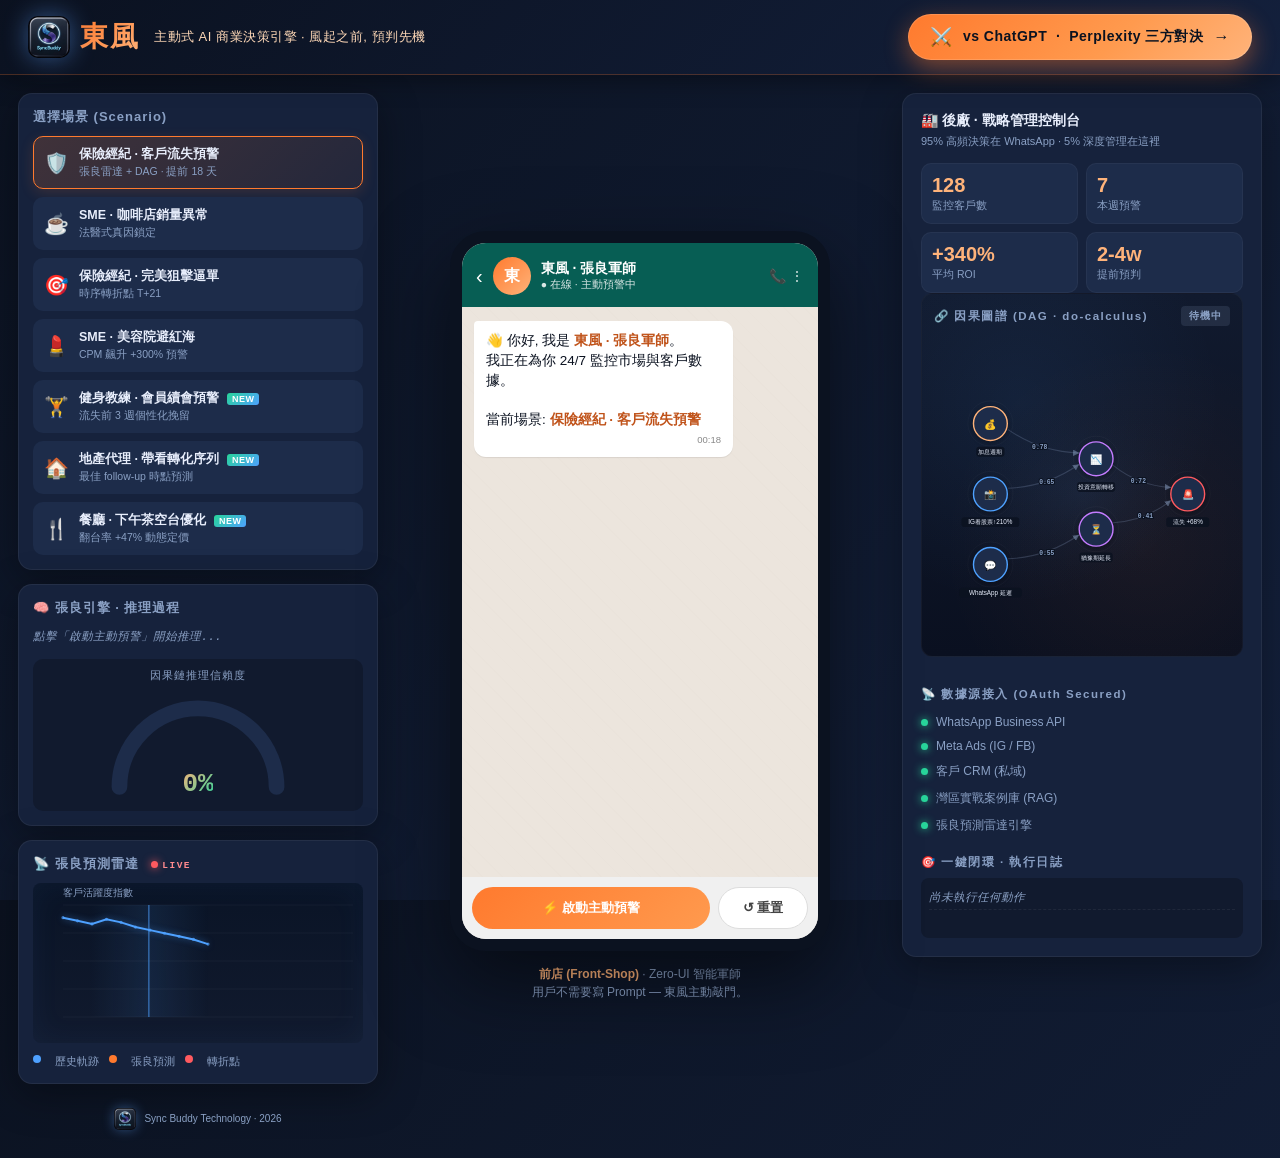
==== commit cf1e3d7e: "restore original index page" ====
--- a/index.html
+++ b/index.html
@@ -1,858 +1,201 @@
 <!DOCTYPE html>
 <html lang="zh-Hant">
 <head>
-<meta charset="utf-8">
-<meta name="viewport" content="width=device-width,initial-scale=1,maximum-scale=1,user-scalable=no">
-<title>東風 DONG FENG · AI 商業決策引擎</title>
-<style>
-:root{
-  --accent:#ff7a2e;--accent-2:#ffb37a;--accent-3:#ffd9b8;
-  --grad:linear-gradient(135deg,#ff7a2e,#ffb37a);
-  --surface:#0e1624;--surface-2:#16223c;
-  --text-1:#f0f4ff;--text-2:#a8b8d8;--text-3:#6b87a8;
-  --bg:#080d17;--border:rgba(255,122,46,0.2);
-  --good:#28d49a;--blue:#4ea1ff;
-}
-*,*::before,*::after{box-sizing:border-box;margin:0;padding:0}
-body{
-  background:var(--bg);
-  font-family:'PingFang HK','Microsoft JhengHei',system-ui,sans-serif;
-  color:var(--text-1);
-  overflow:hidden;
-  height:100dvh;
-  width:100vw;
-}
-.deck{position:relative;width:100vw;height:100dvh;overflow:hidden}
-.slide{
-  position:absolute;inset:0;display:none;flex-direction:column;
-  padding:clamp(44px,6vh,72px) clamp(20px,5vw,80px) clamp(72px,9vh,100px);
-  overflow-y:auto;overscroll-behavior:contain;-webkit-overflow-scrolling:touch;
-}
-.slide.is-active{display:flex}
-.slide::-webkit-scrollbar{width:4px}
-.slide::-webkit-scrollbar-thumb{background:var(--border);border-radius:2px}
-.gradient-text{background:var(--grad);-webkit-background-clip:text;-webkit-text-fill-color:transparent;background-clip:text}
-.kicker{color:var(--text-2);font-size:clamp(10px,1.4vw,13px);letter-spacing:1px;text-transform:uppercase}
-.section-num{font-size:clamp(72px,16vw,200px);font-weight:900;color:rgba(255,122,46,0.08);line-height:1;position:absolute;right:clamp(16px,4vw,60px);bottom:clamp(16px,4vh,40px);z-index:0;pointer-events:none;letter-spacing:-0.05em}
-.num-tag{color:var(--accent);font-size:clamp(9px,1.2vw,11px);font-weight:700;letter-spacing:2px;text-transform:uppercase;margin-bottom:clamp(6px,1.2vh,10px)}
-.h1{font-size:clamp(32px,5.5vw,80px);font-weight:900;line-height:1.1;letter-spacing:-0.03em;color:var(--text-1);margin:clamp(10px,1.8vh,14px) 0}
-.h2{font-size:clamp(22px,3.8vw,58px);font-weight:800;line-height:1.2;letter-spacing:-0.02em;color:var(--text-1)}
-.lede{color:var(--text-2);font-size:clamp(12px,1.8vw,15px);line-height:1.6}
-.mt-s{margin-top:clamp(6px,1.2vh,10px)}.mt-m{margin-top:clamp(12px,2vh,18px)}.mt-l{margin-top:clamp(16px,3.5vh,28px)}
-.card{background:var(--surface-2);border:1px solid var(--border);border-radius:12px;padding:clamp(12px,2vw,18px)}
-.card h4{color:var(--text-1);margin-bottom:clamp(5px,0.9vh,7px);font-size:clamp(13px,1.7vw,15px)}
-.card p{color:var(--text-2);font-size:clamp(11px,1.4vw,13px);line-height:1.5}
-.metric{text-align:center;padding:clamp(12px,2vw,18px)}
-.metric .n{font-size:clamp(28px,6.5vw,68px);font-weight:900;background:var(--grad);-webkit-background-clip:text;-webkit-text-fill-color:transparent;background-clip:text;line-height:1}
-.metric .l{color:var(--text-2);font-size:clamp(10px,1.4vw,15px);margin-top:clamp(3px,0.7vh,5px)}
-.g3{display:grid;grid-template-columns:repeat(3,1fr);gap:clamp(8px,1.8vw,14px)}
-.g2{display:grid;grid-template-columns:repeat(2,1fr);gap:clamp(8px,1.8vw,14px)}
-.grid{gap:clamp(8px,1.8vw,14px)}
-.row{display:flex;flex-wrap:wrap;gap:clamp(5px,1vw,7px)}
-.pill-accent{background:rgba(255,122,46,0.15);color:var(--accent);border:1px solid rgba(255,122,46,0.3);padding:clamp(3px,0.7vh,5px) clamp(6px,1.3vw,10px);border-radius:20px;font-size:clamp(9px,1.3vw,12px);white-space:nowrap}
-.cover-bg{position:absolute;inset:0;background:radial-gradient(ellipse at 70% 30%,rgba(255,122,46,0.08) 0%,transparent 60%),var(--bg);z-index:-1}
-.cover-blob{position:absolute;right:clamp(-80px,-10vw,-100px);top:clamp(-60px,-8vw,-80px);width:clamp(280px,55vw,480px);height:clamp(280px,55vw,480px);border-radius:50%;background:radial-gradient(circle,rgba(255,122,46,0.06) 0%,transparent 70%);pointer-events:none}
-.deck-header{position:absolute;top:clamp(14px,2.5vh,22px);left:clamp(14px,3.5vw,44px);right:clamp(14px,3.5vw,44px);display:flex;justify-content:space-between;align-items:center;z-index:20}
-.brand{font-size:clamp(12px,1.8vw,17px);font-weight:800;color:var(--accent);letter-spacing:2px}
-.brand-dot{display:inline-block;width:clamp(5px,0.7vw,7px);height:clamp(5px,0.7vw,7px);border-radius:50%;background:var(--accent);margin-right:clamp(5px,0.8vw,7px);vertical-align:middle}
-.deck-footer{position:absolute;bottom:clamp(14px,2.5vh,22px);left:0;right:0;display:flex;justify-content:space-between;font-size:clamp(9px,1.3vw,11px);color:var(--text-3);padding:0 clamp(14px,3.5vw,44px);z-index:10}
-.cover-pills{position:absolute;bottom:clamp(52px,9vh,72px);left:clamp(14px,5.5vw,100px);display:flex;flex-wrap:wrap;gap:clamp(6px,1.3vw,10px);align-items:center}
-.lang-toggle{
-  position:fixed;top:clamp(14px,2.5vh,22px);right:clamp(14px,3.5vw,44px);
-  display:flex;gap:2px;z-index:100;background:rgba(255,255,255,0.06);
-  border:1px solid rgba(255,255,255,0.1);border-radius:8px;padding:2px;
-}
-.lang-btn{
-  padding:clamp(4px,0.8vh,6px) clamp(10px,1.8vw,14px);
-  border-radius:6px;border:none;cursor:pointer;font-size:clamp(10px,1.4vw,12px);
-  font-weight:600;transition:background 0.2s,color 0.2s;
-  background:transparent;color:var(--text-2);
-}
-.lang-btn.active{background:var(--accent);color:#fff}
-table.comparison{width:100%;border-collapse:collapse}
-table.comparison th{color:var(--accent);font-size:clamp(9px,1.2vw,11px);text-align:center;padding:clamp(6px,1.1vh,9px) clamp(3px,0.7vw,7px);border-bottom:1px solid var(--border);text-transform:uppercase;letter-spacing:1px}
-table.comparison td{padding:clamp(6px,1.2vh,10px) clamp(3px,0.7vw,7px);font-size:clamp(10px,1.3vw,12px);color:var(--text-2);border-bottom:1px solid rgba(255,255,255,0.04);vertical-align:top}
-table.comparison td:first-child{color:var(--text-1);font-weight:600}
-table.comparison .winner{color:var(--good);font-weight:700}
-table.comparison .loser{color:var(--text-3)}
-.highlight-row{background:rgba(255,122,46,0.05)}
-.progress-bar{position:fixed;top:0;left:0;right:0;height:3px;background:rgba(255,255,255,0.05);z-index:200}
-.progress-bar span{display:block;height:100%;background:var(--grad);width:0%;transition:width 0.4s cubic-bezier(0.4,0,0.2,1)}
-.nav-btn{position:fixed;top:50%;transform:translateY(-50%);z-index:100;width:clamp(36px,7vw,50px);height:clamp(36px,7vw,50px);border-radius:50%;background:rgba(255,122,46,0.15);border:1px solid rgba(255,122,46,0.4);color:var(--accent);font-size:clamp(14px,2.8vw,20px);cursor:pointer;display:none;align-items:center;justify-content:center;transition:background 0.2s;-webkit-tap-highlight-color:transparent;user-select:none}
-.nav-btn:active{background:rgba(255,122,46,0.3)}
-.nav-btn.prev{left:clamp(6px,1.8vw,16px)}
-.nav-btn.next{right:clamp(6px,1.8vw,16px)}
-.nav-btn:disabled{opacity:0.2;pointer-events:none}
-.dots{position:fixed;bottom:clamp(46px,7.5vh,66px);left:50%;transform:translateX(-50%);display:flex;gap:clamp(4px,0.9vw,7px);z-index:100;align-items:center}
-.dot{width:clamp(5px,1.1vw,7px);height:clamp(5px,1.1vw,7px);border-radius:50%;background:rgba(255,255,255,0.2);transition:background 0.3s,width 0.3s;cursor:pointer}
-.dot.active{background:var(--accent);width:clamp(16px,2.8vw,22px);border-radius:4px}
-.mobile-hint{position:fixed;bottom:clamp(46px,7.5vh,66px);right:clamp(10px,2.5vw,20px);font-size:clamp(9px,1.3vw,11px);color:var(--text-3);z-index:100;display:none}
-@media(max-width:768px){
-  .slide{padding:clamp(36px,9vw,56px) clamp(14px,4vw,20px) clamp(80px,14vh,96px)}
-  .g3{grid-template-columns:1fr}
-  .g2{grid-template-columns:1fr}
-  .metric .n{font-size:clamp(32px,9vw,44px)}
-  .h1{font-size:clamp(26px,8vw,38px)}
-  .h2{font-size:clamp(18px,6.5vw,26px)}
-  .section-num{font-size:clamp(54px,18vw,90px)}
-  table.comparison{font-size:clamp(9px,2.8vw,11px)}
-  .deck-header{top:clamp(10px,2.5vw,14px);left:clamp(10px,2.5vw,14px);right:clamp(10px,2.5vw,14px)}
-  .deck-footer{bottom:clamp(10px,2.5vw,14px);padding:0 clamp(10px,2.5vw,14px)}
-  .mobile-hint{display:block}
-  .nav-btn{display:flex}
-  .lang-toggle{top:clamp(10px,2.5vw,14px);right:clamp(50px,12vw,70px)}
-}
-@media(min-width:769px){
-  .lang-toggle{display:flex}
-}
-@media(max-width:480px){
-  .cover-pills{flex-direction:column;align-items:flex-start;gap:5px}
-  .card{padding:clamp(10px,3vw,12px)}
-}
-@keyframes fadeUp{from{opacity:0;transform:translateY(16px)}to{opacity:1;transform:none}}
-.anim-fade-up{animation:fadeUp 0.55s cubic-bezier(0.4,0,0.2,1) both}
-@keyframes glow{0%,100%{filter:drop-shadow(0 0 6px rgba(255,122,46,0.4))}50%{filter:drop-shadow(0 0 18px rgba(255,122,46,0.8))}}
-.anim-glow{animation:glow 3s ease-in-out infinite}
-@keyframes pulse{0%,100%{opacity:1}50%{opacity:0.6}}
-.anim-pulse{animation:pulse 2s ease-in-out infinite}
-</style>
+<meta charset="UTF-8" />
+<meta name="viewport" content="width=device-width, initial-scale=1.0"/>
+<title>東風 DONG FENG · by SyncBuddy</title>
+<link rel="icon" type="image/png" href="assets/logo.png"/>
+<link rel="stylesheet" href="assets/styles.css" />
 </head>
 <body>
 
-<div class="progress-bar"><span></span></div>
-
-<button class="nav-btn prev" id="prevBtn" aria-label="上一頁"><span>‹</span></button>
-<button class="nav-btn next" id="nextBtn" aria-label="下一頁"><span>›</span></button>
-<div class="dots" id="dots"></div>
-<div class="mobile-hint">滑動或點箭頭切換</div>
-
-<!-- Language Toggle -->
-<div class="lang-toggle">
-  <button class="lang-btn active" id="langZH">中文</button>
-  <button class="lang-btn" id="langEN">EN</button>
+<!-- Hero CTA banner (prominent, sticky top) -->
+<div class="hero-banner">
+  <div class="hero-banner-inner">
+    <div class="hero-text">
+      <a href="index.html" class="brand-link">
+        <img src="assets/logo.png" alt="SyncBuddy" class="brand-logo"/>
+        <span class="hero-cn">東風</span>
+      </a>
+      <span class="hero-tag">主動式 AI 商業決策引擎 · 風起之前, 預判先機</span>
+    </div>
+    <a href="compare.html" class="hero-cta-btn">
+      <span class="cta-icon">⚔️</span>
+      <span class="cta-text">vs ChatGPT &nbsp;·&nbsp; Perplexity 三方對決</span>
+      <span class="cta-arrow">→</span>
+    </a>
+  </div>
 </div>
 
-<div class="deck">
-
-  <!-- ══════════════ SLIDE 1: COVER ══════════════ -->
-  <section class="slide is-active" data-title="Cover" data-slide="1">
-
-    <!-- ZH -->
-    <div class="lang-zh">
-      <div class="cover-bg"></div>
-      <div class="cover-blob"></div>
-      <div class="deck-header">
-        <div><span class="brand-dot"></span><span class="brand">東風 DONG FENG</span></div>
-        <div style="color:var(--text-3);font-size:clamp(10px,1.4vw,12px)">張良引擎 · 因果 AI 決策雷達</div>
-      </div>
-      <p class="kicker" style="margin-top:clamp(28px,5.5vh,44px)">Investor Deck · 2026</p>
-      <h1 class="h1 anim-fade-up" style="margin-top:clamp(6px,1.5vh,10px)">
-        風起之前<br><span class="gradient-text">預判先機</span>
-      </h1>
-      <p class="lede" style="margin-top:clamp(12px,2.5vh,20px);max-width:58ch">
-        香港中小企的 AI 商業決策引擎——主動感知信號、因果推理、WhatsApp Zero-UI 觸及教練/地產/餐廳/保險/美容五大行業
-      </p>
-      <div class="cover-pills">
-        <span class="pill-accent">因果 AI 推理</span>
-        <span class="pill-accent">WhatsApp Zero-UI</span>
-        <span class="pill-accent">TimesFM 時序預測</span>
-        <span class="pill-accent">灣區實戰案例庫 RAG</span>
-      </div>
-      <div class="deck-footer">
-        <span>SyncBuddy Technology · HK$2M Seed · HK$12M 估值</span>
-        <span class="slide-number" data-current="1" data-total="10"></span>
-      </div>
-    </div>
-
-    <!-- EN -->
-    <div class="lang-en" style="display:none">
-      <div class="cover-bg"></div>
-      <div class="cover-blob"></div>
-      <div class="deck-header">
-        <div><span class="brand-dot"></span><span class="brand">東風 DONG FENG</span></div>
-        <div style="color:var(--text-3);font-size:clamp(10px,1.4vw,12px)">Zhang Liang Engine · Causal AI Decision Radar</div>
-      </div>
-      <p class="kicker" style="margin-top:clamp(28px,5.5vh,44px)">Investor Deck · 2026</p>
-      <h1 class="h1 anim-fade-up" style="margin-top:clamp(6px,1.5vh,10px)">
-        Before the Wind Rises<br><span class="gradient-text">Predict the Trend</span>
-      </h1>
-      <p class="lede" style="margin-top:clamp(12px,2.5vh,20px);max-width:58ch">
-        AI Business Decision Engine for Hong Kong SMEs — Proactive signal detection, causal reasoning, WhatsApp Zero-UI delivery across 5 verticals: Insurance, Real Estate, F&amp;B, Fitness, Beauty
-      </p>
-      <div class="cover-pills">
-        <span class="pill-accent">Causal AI Reasoning</span>
-        <span class="pill-accent">WhatsApp Zero-UI</span>
-        <span class="pill-accent">TimesFM Forecasting</span>
-        <span class="pill-accent">Bay Area RAG Casebase</span>
-      </div>
-      <div class="deck-footer">
-        <span>SyncBuddy Technology · HK$2M Seed · HK$12M Valuation</span>
-        <span class="slide-number" data-current="1" data-total="10"></span>
-      </div>
-    </div>
-  </section>
-
-  <!-- ══════════════ SLIDE 2: PROBLEM ══════════════ -->
-  <section class="slide" data-title="Problem" data-slide="2">
-
-    <div class="lang-zh" style="display:none">
-      <span class="section-num">01</span>
-      <p class="num-tag">PROBLEM 痛點</p>
-      <h2 class="h2 mt-s">香港中小企老闆<br>每日靠估靠估做決策</h2>
-      <div class="grid g3 mt-l">
-        <div class="card"><h4>📉 信號散晒</h4><p>Facebook、Instagram、WhatsApp、CRM——數據散晒，冇統一睇法</p></div>
-        <div class="card"><h4>⏰ 幾時跟進靠估</h4><p>幾時追客？幾時谷活動？幾時做優惠？95% 靠 feel</p></div>
-        <div class="card"><h4>🤖 AI 工具又複雜</h4><p>老闆要係答案，唔係要學點樣問問題</p></div>
-      </div>
-      <div class="grid g3 mt-l">
-        <div class="card"><h4>💸 機會走咗先知</h4><p>母親節紅海、保險客走咗先知——永遠慢半拍</p></div>
-        <div class="card"><h4>🌊 唔知同行做緊乜</h4><p>冇 benchmark，唔知邊招掂</p></div>
-        <div class="card"><h4>📊 開咗個Account但係唔識用</h4><p>Google Analytics、Meta Business、CRM——開咗都係睇唔明</p></div>
-      </div>
-    </div>
-
-    <div class="lang-en" style="display:none">
-      <span class="section-num">01</span>
-      <p class="num-tag">PROBLEM</p>
-      <h2 class="h2 mt-s">Hong Kong SME Owners<br>Guessing Their Way Through Every Day</h2>
-      <div class="grid g3 mt-l">
-        <div class="card"><h4>📉 Signals Everywhere</h4><p>Facebook, Instagram, WhatsApp, CRM — data scattered, no unified view</p></div>
-        <div class="card"><h4>⏰ Timing Is a Guess</h4><p>When to follow up? When to push campaigns? When to discount? 95% based on "feel"</p></div>
-        <div class="card"><h4>🤖 AI Tools Are Too Complex</h4><p>Owners want answers, not to learn Prompt Engineering</p></div>
-      </div>
-      <div class="grid g3 mt-l">
-        <div class="card"><h4>💸 Missed Opportunities</h4><p>Mother's Day red oceans, insurance churn — always half a beat behind</p></div>
-        <div class="card"><h4>🌊 No Competitive Intel</h4><p>No benchmark, no idea what actually works</p></div>
-        <div class="card"><h4>📊 Tools Set Up But Unused</h4><p>Google Analytics, Meta Business, CRM — accounts open, insights nowhere</p></div>
-      </div>
-    </div>
-
-  </section>
-
-  <!-- ══════════════ SLIDE 3: SOLUTION ══════════════ -->
-  <section class="slide" data-title="Solution" data-slide="3">
-
-    <div class="lang-zh" style="display:none">
-      <span class="section-num">02</span>
-      <p class="num-tag">SOLUTION 解決方案</p>
-      <h2 class="h2 mt-s">東風：<span class="gradient-text">教練 + 雷達 + 槍</span><br>三合一 AI 決策幫手</h2>
-      <p class="lede mt-m">唔係另一個 Chatbot——係會主動出擊的商業決策引擎。張良引擎因果推理 + 張良雷達時序預測 + WhatsApp Zero-UI 觸及</p>
-      <div class="row mt-l">
-        <span class="pill-accent">🎯 因果推理引擎（張良引擎）</span>
-        <span class="pill-accent">📡 時序預測雷達（張良雷達）</span>
-        <span class="pill-accent">💬 WhatsApp 主動推送</span>
-        <span class="pill-accent">🔄灣區實戰案例 RAG</span>
-      </div>
-      <div class="grid g3 mt-l">
-        <div class="card" style="border-left:3px solid #ff7a2e"><h4>教練模式</h4><p>主動話你知「依家做乜」——唔係問你問題，直接俾行動建議</p></div>
-        <div class="card" style="border-left:3px solid #4ea1ff"><h4>雷達模式</h4><p>7×24 小時睇住信號，提前 N 日預警——出事之前就通知你</p></div>
-        <div class="card" style="border-left:3px solid #28d49a"><h4>槓桿模式</h4><p>因果鏈話你知邊個掂、邊個要 cut——對症下藥唔做無用功</p></div>
-      </div>
-    </div>
-
-    <div class="lang-en" style="display:none">
-      <span class="section-num">02</span>
-      <p class="num-tag">SOLUTION</p>
-      <h2 class="h2 mt-s">DONG FENG: <span class="gradient-text">Coach + Radar + Gun</span><br>3-in-1 AI Decision Partner</h2>
-      <p class="lede mt-m">Not another Chatbot — a proactive business decision engine. Zhang Liang causal reasoning + TimesFM forecasting + WhatsApp Zero-UI delivery</p>
-      <div class="row mt-l">
-        <span class="pill-accent">🎯 Causal Reasoning Engine</span>
-        <span class="pill-accent">📡 TimesFM Forecasting Radar</span>
-        <span class="pill-accent">💬 WhatsApp Proactive Push</span>
-        <span class="pill-accent">🔄 Bay Area RAG Casebase</span>
-      </div>
-      <div class="grid g3 mt-l">
-        <div class="card" style="border-left:3px solid #ff7a2e"><h4>Coach Mode</h4><p>Proactively tells you what to do — no questions asked, just action recommendations</p></div>
-        <div class="card" style="border-left:3px solid #4ea1ff"><h4>Radar Mode</h4><p>7×24 signal monitoring, N days ahead warning — before problems happen</p></div>
-        <div class="card" style="border-left:3px solid #28d49a"><h4>Leverage Mode</h4><p>Causal chains show what works, what to cut — precision, no wasted effort</p></div>
-      </div>
-    </div>
-
-  </section>
-
-  <!-- ══════════════ SLIDE 4: PRODUCT ══════════════ -->
-  <section class="slide" data-title="Product" data-slide="4">
-
-    <div class="lang-zh" style="display:none">
-      <span class="section-num">03</span>
-      <p class="num-tag">PRODUCT 產品</p>
-      <h2 class="h2 mt-s">WhatsApp 即開即用——<br>唔洗學的 AI 教練</h2>
-      <div class="grid g2 mt-l">
-        <div>
-          <div class="card" style="margin-bottom:clamp(8px,1.8vw,14px)">
-            <p style="color:#ff7a2e;font-size:clamp(10px,1.4vw,12px);font-weight:700;margin-bottom:clamp(5px,0.9vh,7px)">📱 場景：保險經紀</p>
-            <p style="color:var(--text-1);font-size:clamp(12px,1.7vw,14px);font-weight:600;margin-bottom:clamp(3px,0.7vh,5px)">陳Sir 大客戶流失預警</p>
-            <p style="color:var(--text-2);font-size:clamp(11px,1.4vw,12px)">「IG 收藏出現定存利率」+ 「WhatsApp 已讀不回 13 小時」+ 「HKD Prime 上調 0.5%」= 流失機率 68%，提前 18 日預警</p>
-            <div style="margin-top:clamp(6px,1.2vh,9px);padding:clamp(5px,0.9vh,7px) clamp(6px,1.3vw,10px);background:rgba(40,212,154,0.1);border-radius:8px;color:#28d49a;font-size:clamp(10px,1.3vw,11px)">✓ 已執行：發送《加息環境下儲蓄險 vs 定存對比表》</div>
-          </div>
-          <div class="card">
-            <p style="color:#ffb37a;font-size:clamp(10px,1.4vw,12px);font-weight:700;margin-bottom:clamp(5px,0.9vh,7px)">🏋️ 場景：健身教練</p>
-            <p style="color:var(--text-1);font-size:clamp(12px,1.7vw,14px);font-weight:600;margin-bottom:clamp(3px,0.7vh,5px)">Sandra 會員續會預警</p>
-            <p style="color:var(--text-2);font-size:clamp(11px,1.4vw,12px)">IG 軌跡顯示跑步內容 +210%、健身內容 -30% → 偏好遷移，續會率 21% → 自動化挽留序列觸發</p>
+<div class="app-shell">
+
+  <!-- LEFT: Pitch panel -->
+  <aside class="pitch">
+    <div class="card scenario-card">
+      <h3>選擇場景 (Scenario)</h3>
+      <div class="scenario-list" id="scenarioList">
+        <button class="scenario active" data-scenario="insurance">
+          <div class="s-emoji">🛡️</div>
+          <div class="s-info">
+            <div class="s-title">保險經紀 · 客戶流失預警</div>
+            <div class="s-sub">張良雷達 + DAG · 提前 18 天</div>
+          </div>
+        </button>
+        <button class="scenario" data-scenario="sme_cafe">
+          <div class="s-emoji">☕</div>
+          <div class="s-info">
+            <div class="s-title">SME · 咖啡店銷量異常</div>
+            <div class="s-sub">法醫式真因鎖定</div>
+          </div>
+        </button>
+        <button class="scenario" data-scenario="insurance_close">
+          <div class="s-emoji">🎯</div>
+          <div class="s-info">
+            <div class="s-title">保險經紀 · 完美狙擊逼單</div>
+            <div class="s-sub">時序轉折點 T+21</div>
+          </div>
+        </button>
+        <button class="scenario" data-scenario="sme_beauty">
+          <div class="s-emoji">💄</div>
+          <div class="s-info">
+            <div class="s-title">SME · 美容院避紅海</div>
+            <div class="s-sub">CPM 飆升 +300% 預警</div>
+          </div>
+        </button>
+        <button class="scenario new" data-scenario="fitness">
+          <div class="s-emoji">🏋️</div>
+          <div class="s-info">
+            <div class="s-title">健身教練 · 會員續會預警 <span class="new-tag">NEW</span></div>
+            <div class="s-sub">流失前 3 週個性化挽留</div>
+          </div>
+        </button>
+        <button class="scenario new" data-scenario="real_estate">
+          <div class="s-emoji">🏠</div>
+          <div class="s-info">
+            <div class="s-title">地產代理 · 帶看轉化序列 <span class="new-tag">NEW</span></div>
+            <div class="s-sub">最佳 follow-up 時點預測</div>
+          </div>
+        </button>
+        <button class="scenario new" data-scenario="restaurant">
+          <div class="s-emoji">🍴</div>
+          <div class="s-info">
+            <div class="s-title">餐廳 · 下午茶空台優化 <span class="new-tag">NEW</span></div>
+            <div class="s-sub">翻台率 +47% 動態定價</div>
+          </div>
+        </button>
+      </div>
+    </div>
+
+    <div class="card engine-card">
+      <h3>🧠 張良引擎 · 推理過程</h3>
+      <div id="engineTrace" class="trace">
+        <div class="trace-empty">點擊「啟動主動預警」開始</div>
+      </div>
+      <div class="confidence-block" id="confidenceBlock">
+        <div class="conf-label">因果鏈推理信賴度</div>
+        <svg class="conf-gauge" viewBox="0 0 140 80">
+          <defs>
+            <linearGradient id="confGrad" x1="0" y1="0" x2="1" y2="0">
+              <stop offset="0%" stop-color="#ff5a5f"/>
+              <stop offset="50%" stop-color="#ffb37a"/>
+              <stop offset="100%" stop-color="#28d49a"/>
+            </linearGradient>
+          </defs>
+          <path d="M 15 70 A 55 55 0 0 1 125 70" stroke="#1d2c4a" stroke-width="11" fill="none" stroke-linecap="round"/>
+          <path id="confArc" d="M 15 70 A 55 55 0 0 1 125 70" stroke="url(#confGrad)" stroke-width="11" fill="none" stroke-linecap="round"
+                stroke-dasharray="173" stroke-dashoffset="173"/>
+        </svg>
+        <div class="conf-value" id="confValue">0%</div>
+      </div>
+    </div>
+
+    <div class="card">
+      <h3>📡 張良預測雷達 <span class="live-dot"></span><span class="live-text">LIVE</span></h3>
+      <canvas id="forecastChart" width="380" height="160"></canvas>
+      <div class="legend">
+        <span class="dot dot-history"></span>歷史軌跡
+        <span class="dot dot-forecast"></span>張良預測
+        <span class="dot dot-turn"></span>轉折點
+      </div>
+    </div>
+
+    <div class="footer-mini">
+      <img src="assets/logo.png" alt="SyncBuddy" class="footer-logo"/>
+      <span>Sync Buddy Technology · 2026</span>
+    </div>
+  </aside>
+
+  <!-- CENTER: WhatsApp phone -->
+  <main class="phone-stage">
+    <div class="phone">
+      <div class="phone-header">
+        <div class="back">‹</div>
+        <div class="contact">
+          <div class="avatar">東</div>
+          <div>
+            <div class="name">東風 · 張良軍師</div>
+            <div class="status">● 在線 · 主動預警中</div>
           </div>
         </div>
-        <div>
-          <div class="card" style="margin-bottom:clamp(8px,1.8vw,14px)">
-            <p style="color:#4ea1ff;font-size:clamp(10px,1.4vw,12px);font-weight:700;margin-bottom:clamp(5px,0.9vh,7px)">🏠 場景：地產代理</p>
-            <p style="color:var(--text-1);font-size:clamp(12px,1.7vw,14px);font-weight:600;margin-bottom:clamp(3px,0.7vh,5px)">Mr. Wong 簽約峰值預測</p>
-            <p style="color:var(--text-2);font-size:clamp(11px,1.4vw,12px)">IG 收藏 + 按揭計算器 ×3 → T+5 週四 18:00 為簽約峰值，預測成功率 91%</p>
-            <div style="margin-top:clamp(6px,1.2vh,9px);padding:clamp(5px,0.9vh,7px) clamp(6px,1.3vw,10px);background:rgba(78,161,255,0.1);border-radius:8px;color:#4ea1ff;font-size:clamp(10px,1.3vw,11px)">📍 建議：週四 15:00 最後跟進，18:00 前到場</div>
-          </div>
-          <div class="card">
-            <p style="color:#28d49a;font-size:clamp(10px,1.4vw,12px);font-weight:700;margin-bottom:clamp(5px,0.9vh,7px)">☕ 場景：餐廳</p>
-            <p style="color:var(--text-1);font-size:clamp(12px,1.7vw,14px);font-weight:600;margin-bottom:clamp(3px,0.7vh,5px)">Ivy 茶餐廳翻台優化</p>
-            <p style="color:var(--text-2);font-size:clamp(11px,1.4vw,12px)">地理圍欄 4,300 OL 目標用戶、1.5km 範圍 → 動態定價 + 排隊預測 → 翻台率 28% → 75%</p>
-          </div>
-        </div>
-      </div>
-    </div>
-
-    <div class="lang-en" style="display:none">
-      <span class="section-num">03</span>
-      <p class="num-tag">PRODUCT</p>
-      <h2 class="h2 mt-s">WhatsApp — Open &amp; Use<br>Zero-Learning AI Coach</h2>
-      <div class="grid g2 mt-l">
-        <div>
-          <div class="card" style="margin-bottom:clamp(8px,1.8vw,14px)">
-            <p style="color:#ff7a2e;font-size:clamp(10px,1.4vw,12px);font-weight:700;margin-bottom:clamp(5px,0.9vh,7px)">📱 Scenario: Insurance Broker</p>
-            <p style="color:var(--text-1);font-size:clamp(12px,1.7vw,14px);font-weight:600;margin-bottom:clamp(3px,0.7vh,5px)">陳Sir — Major Client Churn Alert</p>
-            <p style="color:var(--text-2);font-size:clamp(11px,1.4vw,12px)">"IG saved fixed deposit rates" + "WhatsApp unread 13hrs" + "HKD Prime +0.5%" = 68% churn risk, 18 days early warning</p>
-            <div style="margin-top:clamp(6px,1.2vh,9px);padding:clamp(5px,0.9vh,7px) clamp(6px,1.3vw,10px);background:rgba(40,212,154,0.1);border-radius:8px;color:#28d49a;font-size:clamp(10px,1.3vw,11px)">✓ Sent: Savings Insurance vs Fixed Deposit Comparison</div>
-          </div>
-          <div class="card">
-            <p style="color:#ffb37a;font-size:clamp(10px,1.4vw,12px);font-weight:700;margin-bottom:clamp(5px,0.9vh,7px)">🏋️ Scenario: Fitness Coach</p>
-            <p style="color:var(--text-1);font-size:clamp(12px,1.7vw,14px);font-weight:600;margin-bottom:clamp(3px,0.7vh,5px)">Sandra — Membership Renewal Alert</p>
-            <p style="color:var(--text-2);font-size:clamp(11px,1.4vw,12px)">IG: running +210%, fitness -30% → preference shift, renewal rate 21% → automated retention sequence triggered</p>
-          </div>
-        </div>
-        <div>
-          <div class="card" style="margin-bottom:clamp(8px,1.8vw,14px)">
-            <p style="color:#4ea1ff;font-size:clamp(10px,1.4vw,12px);font-weight:700;margin-bottom:clamp(5px,0.9vh,7px)">🏠 Scenario: Real Estate Agent</p>
-            <p style="color:var(--text-1);font-size:clamp(12px,1.7vw,14px);font-weight:600;margin-bottom:clamp(3px,0.7vh,5px)">Mr. Wong — Signing Peak Prediction</p>
-            <p style="color:var(--text-2);font-size:clamp(11px,1.4vw,12px)">IG saves + mortgage calculator ×3 → T+5 Thu 18:00 peak signing, 91% success rate</p>
-            <div style="margin-top:clamp(6px,1.2vh,9px);padding:clamp(5px,0.9vh,7px) clamp(6px,1.3vw,10px);background:rgba(78,161,255,0.1);border-radius:8px;color:#4ea1ff;font-size:clamp(10px,1.3vw,11px)">📍 Recommend: Last follow-up Thu 15:00, on-site by 18:00</div>
-          </div>
-          <div class="card">
-            <p style="color:#28d49a;font-size:clamp(10px,1.4vw,12px);font-weight:700;margin-bottom:clamp(5px,0.9vh,7px)">☕ Scenario: Restaurant</p>
-            <p style="color:var(--text-1);font-size:clamp(12px,1.7vw,14px);font-weight:600;margin-bottom:clamp(3px,0.7vh,5px)">Ivy — Cha Chaan Tang Table Turn Optimization</p>
-            <p style="color:var(--text-2);font-size:clamp(11px,1.4vw,12px)">Geofence 4,300 OL target users, 1.5km → dynamic pricing + queue prediction → table turnover 28% → 75%</p>
-          </div>
-        </div>
-      </div>
-    </div>
-
-  </section>
-
-  <!-- ══════════════ SLIDE 5: TECHNOLOGY ══════════════ -->
-  <section class="slide" data-title="Technology" data-slide="5">
-
-    <div class="lang-zh" style="display:none">
-      <span class="section-num">04</span>
-      <p class="num-tag">TECHNOLOGY 技術架構</p>
-      <h2 class="h2 mt-s">張良引擎核心：<br><span class="gradient-text">因果 AI 推理</span></h2>
-      <div class="grid g2 mt-l">
-        <div>
-          <div class="card" style="margin-bottom:clamp(8px,1.8vw,14px)">
-            <h4 style="color:#ff7a2e;margin-bottom:clamp(6px,1.2vh,9px)">🧠 因果 DAG 圖譜</h4>
-            <p style="color:var(--text-2);font-size:clamp(11px,1.4vw,12px);margin-bottom:clamp(5px,0.9vh,8px)">Do-Calculus 反事實推理：判斷「如果唔做 X，Y 會點」</p>
-            <p style="color:var(--text-2);font-size:clamp(11px,1.4vw,12px)">排除干擾變量、鎖定真正因果鏈——唔係靠估，係有數有據</p>
-          </div>
-          <div class="card" style="margin-bottom:clamp(8px,1.8vw,14px)">
-            <h4 style="color:#4ea1ff;margin-bottom:clamp(6px,1.2vh,9px)">📡 張良雷達（TimesFM）</h4>
-            <p style="color:var(--text-2);font-size:clamp(11px,1.4vw,12px);margin-bottom:clamp(5px,0.9vh,8px)">Google 高維時序預測引擎，Zero-Shot 無需訓練</p>
-            <p style="color:var(--text-2);font-size:clamp(11px,1.4vw,12px)">對稀疏數據同樣有效——7×24 小時信號監控</p>
-          </div>
-          <div class="card">
-            <h4 style="color:#28d49a;margin-bottom:clamp(6px,1.2vh,9px)">🔄 灣區實戰案例庫 RAG</h4>
-            <p style="color:var(--text-2);font-size:clamp(11px,1.4vw,12px);margin-bottom:clamp(5px,0.9vh,8px)">灣區創業者實戰經驗做基礎知識庫</p>
-            <p style="color:var(--text-2);font-size:clamp(11px,1.4vw,12px)">本地化、接地氣的策略建議，來自真實香港 / 灣區中小企案例</p>
-          </div>
-        </div>
-        <div>
-          <div class="card" style="height:100%">
-            <h4 style="color:#ffb37a;margin-bottom:clamp(7px,1.4vh,11px)">📊 東風因果推理流程</h4>
-            <div style="display:flex;flex-direction:column;gap:clamp(7px,1.3vh,9px)">
-              <div style="display:flex;align-items:center;gap:clamp(7px,1.3vw,9px)"><span style="background:#ff7a2e;color:#fff;font-size:clamp(9px,1.2vw,11px);font-weight:700;padding:clamp(2px,0.5vh,3px) clamp(6px,1.1vw,9px);border-radius:20px;flex-shrink:0">1</span><span style="color:var(--text-1);font-size:clamp(11px,1.4vw,12px)">多源信號攝取（FB/IG/WhatsApp/CRM）</span></div>
-              <div style="display:flex;align-items:center;gap:clamp(7px,1.3vw,9px)"><span style="background:#ff7a2e;color:#fff;font-size:clamp(9px,1.2vw,11px);font-weight:700;padding:clamp(2px,0.5vh,3px) clamp(6px,1.1vw,9px);border-radius:20px;flex-shrink:0">2</span><span style="color:var(--text-1);font-size:clamp(11px,1.4vw,12px)">TimesFM 時序異常檢測</span></div>
-              <div style="display:flex;align-items:center;gap:clamp(7px,1.3vw,9px)"><span style="background:#ff7a2e;color:#fff;font-size:clamp(9px,1.2vw,11px);font-weight:700;padding:clamp(2px,0.5vh,3px) clamp(6px,1.1vw,9px);border-radius:20px;flex-shrink:0">3</span><span style="color:var(--text-1);font-size:clamp(11px,1.4vw,12px)">DAG 因果圖構建 + Do-Calculus</span></div>
-              <div style="display:flex;align-items:center;gap:clamp(7px,1.3vw,9px)"><span style="background:#ff7a2e;color:#fff;font-size:clamp(9px,1.2vw,11px);font-weight:700;padding:clamp(2px,0.5vh,3px) clamp(6px,1.1vw,9px);border-radius:20px;flex-shrink:0">4</span><span style="color:var(--text-1);font-size:clamp(11px,1.4vw,12px)">Counterfactual 排除冇用的策略</span></div>
-              <div style="display:flex;align-items:center;gap:clamp(7px,1.3vw,9px)"><span style="background:#ff7a2e;color:#fff;font-size:clamp(9px,1.2vw,11px);font-weight:700;padding:clamp(2px,0.5vh,3px) clamp(6px,1.1vw,9px);border-radius:20px;flex-shrink:0">5</span><span style="color:var(--text-1);font-size:clamp(11px,1.4vw,12px)">RAG 灣區實戰案例匹配</span></div>
-              <div style="display:flex;align-items:center;gap:clamp(7px,1.3vw,9px)"><span style="background:#4ea1ff;color:#fff;font-size:clamp(9px,1.2vw,11px);font-weight:700;padding:clamp(2px,0.5vh,3px) clamp(6px,1.1vw,9px);border-radius:20px;flex-shrink:0">6</span><span style="color:#4ea1ff;font-size:clamp(11px,1.4vw,12px);font-weight:600">WhatsApp Zero-UI 主動觸及</span></div>
-            </div>
-            <div style="margin-top:clamp(10px,2vh,14px);padding:clamp(7px,1.3vh,9px);background:rgba(40,212,154,0.08);border-radius:8px;border-left:3px solid #28d49a">
-              <p style="color:#28d49a;font-size:clamp(10px,1.3vw,12px);font-weight:600">平均 ROI：+340%</p>
-              <p style="color:var(--text-2);font-size:clamp(10px,1.3vw,12px);margin-top:clamp(2px,0.5vh,3px)">行業基準 8.2x · 客戶閉環週期 18 日</p>
-            </div>
-          </div>
-        </div>
-      </div>
-    </div>
-
-    <div class="lang-en" style="display:none">
-      <span class="section-num">04</span>
-      <p class="num-tag">TECHNOLOGY</p>
-      <h2 class="h2 mt-s">Zhang Liang Engine Core:<br><span class="gradient-text">Causal AI Reasoning</span></h2>
-      <div class="grid g2 mt-l">
-        <div>
-          <div class="card" style="margin-bottom:clamp(8px,1.8vw,14px)">
-            <h4 style="color:#ff7a2e;margin-bottom:clamp(6px,1.2vh,9px)">🧠 Causal DAG Framework</h4>
-            <p style="color:var(--text-2);font-size:clamp(11px,1.4vw,12px);margin-bottom:clamp(5px,0.9vh,8px)">Do-Calculus counterfactual reasoning: "If we don't do X, what happens to Y?"</p>
-            <p style="color:var(--text-2);font-size:clamp(11px,1.4vw,12px)">Eliminate confounders, lock true causal chains — not correlation, causation</p>
-          </div>
-          <div class="card" style="margin-bottom:clamp(8px,1.8vw,14px)">
-            <h4 style="color:#4ea1ff;margin-bottom:clamp(6px,1.2vh,9px)">📡 Zhang Liang Radar (TimesFM)</h4>
-            <p style="color:var(--text-2);font-size:clamp(11px,1.4vw,12px);margin-bottom:clamp(5px,0.9vh,8px)">Google high-dimensional time-series engine, Zero-Shot, no training needed</p>
-            <p style="color:var(--text-2);font-size:clamp(11px,1.4vw,12px)">Works even with sparse SME data — 7×24 signal monitoring</p>
-          </div>
-          <div class="card">
-            <h4 style="color:#28d49a;margin-bottom:clamp(6px,1.2vh,9px)">🔄 Bay Area RAG Casebase</h4>
-            <p style="color:var(--text-2);font-size:clamp(11px,1.4vw,12px);margin-bottom:clamp(5px,0.9vh,8px)">Bay Area entrepreneurs' battle-tested experience as knowledge base</p>
-            <p style="color:var(--text-2);font-size:clamp(11px,1.4vw,12px)">Localized, grounded strategies from real HK / Bay Area SME cases</p>
-          </div>
-        </div>
-        <div>
-          <div class="card" style="height:100%">
-            <h4 style="color:#ffb37a;margin-bottom:clamp(7px,1.4vh,11px)">📊 Dong Feng Reasoning Pipeline</h4>
-            <div style="display:flex;flex-direction:column;gap:clamp(7px,1.3vh,9px)">
-              <div style="display:flex;align-items:center;gap:clamp(7px,1.3vw,9px)"><span style="background:#ff7a2e;color:#fff;font-size:clamp(9px,1.2vw,11px);font-weight:700;padding:clamp(2px,0.5vh,3px) clamp(6px,1.1vw,9px);border-radius:20px;flex-shrink:0">1</span><span style="color:var(--text-1);font-size:clamp(11px,1.4vw,12px)">Multi-source signal ingestion (FB/IG/WhatsApp/CRM)</span></div>
-              <div style="display:flex;align-items:center;gap:clamp(7px,1.3vw,9px)"><span style="background:#ff7a2e;color:#fff;font-size:clamp(9px,1.2vw,11px);font-weight:700;padding:clamp(2px,0.5vh,3px) clamp(6px,1.1vw,9px);border-radius:20px;flex-shrink:0">2</span><span style="color:var(--text-1);font-size:clamp(11px,1.4vw,12px)">TimesFM anomaly detection</span></div>
-              <div style="display:flex;align-items:center;gap:clamp(7px,1.3vw,9px)"><span style="background:#ff7a2e;color:#fff;font-size:clamp(9px,1.2vw,11px);font-weight:700;padding:clamp(2px,0.5vh,3px) clamp(6px,1.1vw,9px);border-radius:20px;flex-shrink:0">3</span><span style="color:var(--text-1);font-size:clamp(11px,1.4vw,12px)">DAG construction + Do-Calculus</span></div>
-              <div style="display:flex;align-items:center;gap:clamp(7px,1.3vw,9px)"><span style="background:#ff7a2e;color:#fff;font-size:clamp(9px,1.2vw,11px);font-weight:700;padding:clamp(2px,0.5vh,3px) clamp(6px,1.1vw,9px);border-radius:20px;flex-shrink:0">4</span><span style="color:var(--text-1);font-size:clamp(11px,1.4vw,12px)">Counterfactual — eliminate ineffective strategies</span></div>
-              <div style="display:flex;align-items:center;gap:clamp(7px,1.3vw,9px)"><span style="background:#ff7a2e;color:#fff;font-size:clamp(9px,1.2vw,11px);font-weight:700;padding:clamp(2px,0.5vh,3px) clamp(6px,1.1vw,9px);border-radius:20px;flex-shrink:0">5</span><span style="color:var(--text-1);font-size:clamp(11px,1.4vw,12px)">RAG Bay Area case matching</span></div>
-              <div style="display:flex;align-items:center;gap:clamp(7px,1.3vw,9px)"><span style="background:#4ea1ff;color:#fff;font-size:clamp(9px,1.2vw,11px);font-weight:700;padding:clamp(2px,0.5vh,3px) clamp(6px,1.1vw,9px);border-radius:20px;flex-shrink:0">6</span><span style="color:#4ea1ff;font-size:clamp(11px,1.4vw,12px);font-weight:600">WhatsApp Zero-UI proactive reach</span></div>
-            </div>
-            <div style="margin-top:clamp(10px,2vh,14px);padding:clamp(7px,1.3vh,9px);background:rgba(40,212,154,0.08);border-radius:8px;border-left:3px solid #28d49a">
-              <p style="color:#28d49a;font-size:clamp(10px,1.3vw,12px);font-weight:600">Avg ROI：+340%</p>
-              <p style="color:var(--text-2);font-size:clamp(10px,1.3vw,12px);margin-top:clamp(2px,0.5vh,3px)">Industry benchmark 8.2x · Client闭环周期 18 days</p>
-            </div>
-          </div>
-        </div>
-      </div>
-    </div>
-
-  </section>
-
-  <!-- ══════════════ SLIDE 6: MARKET ══════════════ -->
-  <section class="slide" data-title="Market" data-slide="6">
-
-    <div class="lang-zh" style="display:none">
-      <span class="section-num">05</span>
-      <p class="num-tag">MARKET 市場</p>
-      <h2 class="h2 mt-s">香港中小企：被 AI 工具遺忘的<br><span class="gradient-text">340 萬人</span></h2>
-      <div class="grid g3 mt-l">
-        <div class="metric"><div class="n">340K</div><div class="l">香港中小企（員工 &lt;50）</div></div>
-        <div class="metric"><div class="n">92%</div><div class="l">從未使用任何 AI 工具做決策</div></div>
-        <div class="metric"><div class="n">HK$48B</div><div class="l">商業決策支援工具 TAM（香港）</div></div>
-      </div>
-      <div class="grid g3 mt-l">
-        <div class="card"><h4>🛡️ 保險經紀</h4><p>香港持牌保險代理 12 萬人，大客戶管理是核心剛需</p></div>
-        <div class="card"><h4>🏠 地產代理</h4><p>地產營業員 4 萬人，帶看轉化是最大痛點</p></div>
-        <div class="card"><h4>☕ F&amp;B 餐廳</h4><p>香港餐廳 1.7 萬間，翻台率決定生死</p></div>
-      </div>
-      <div class="grid g3 mt-l" style="margin-top:clamp(5px,1vh,7px)">
-        <div class="card"><h4>💄 美容院 / 美容業</h4><p>母親節 / 聖誕檔期競爭激烈，紅海預警剛需</p></div>
-        <div class="card"><h4>🏋️ 健身教練</h4><p>續會率 21% 行業平均，自動化挽留價值高</p></div>
-        <div class="card"><h4>🏪 零售 / 電商</h4><p>促銷時點預測、庫存優化——下一個擴展方向</p></div>
-      </div>
-    </div>
-
-    <div class="lang-en" style="display:none">
-      <span class="section-num">05</span>
-      <p class="num-tag">MARKET</p>
-      <h2 class="h2 mt-s">Hong Kong SMEs: The<br><span class="gradient-text">340,000</span> Left Behind by AI</h2>
-      <div class="grid g3 mt-l">
-        <div class="metric"><div class="n">340K</div><div class="l">Hong Kong SMEs (staff &lt;50)</div></div>
-        <div class="metric"><div class="n">92%</div><div class="l">Never used any AI tool for decisions</div></div>
-        <div class="metric"><div class="n">HK$48B</div><div class="l">Business Decision Tools TAM (HK)</div></div>
-      </div>
-      <div class="grid g3 mt-l">
-        <div class="card"><h4>🛡️ Insurance Brokers</h4><p>120K licensed insurance agents in HK — key account management is core need</p></div>
-        <div class="card"><h4>🏠 Real Estate Agents</h4><p>40K agents — property viewing conversion is the biggest pain point</p></div>
-        <div class="card"><h4>☕ F&amp;B Restaurants</h4><p>17K restaurants in HK — table turnover determines survival</p></div>
-      </div>
-      <div class="grid g3 mt-l" style="margin-top:clamp(5px,1vh,7px)">
-        <div class="card"><h4>💄 Beauty / Salon</h4><p>Mother's Day / Christmas red ocean competition — early warning is essential</p></div>
-        <div class="card"><h4>🏋️ Fitness Coaches</h4><p>21% renewal rate industry average — automated retention is high value</p></div>
-        <div class="card"><h4>🏪 Retail / E-Commerce</h4><p>Promo timing, inventory optimization — next expansion vertical</p></div>
-      </div>
-    </div>
-
-  </section>
-
-  <!-- ══════════════ SLIDE 7: COMPETITION ══════════════ -->
-  <section class="slide" data-title="Competition" data-slide="7">
-
-    <div class="lang-zh" style="display:none">
-      <span class="section-num">06</span>
-      <p class="num-tag">COMPETITION 競爭分析</p>
-      <h2 class="h2 mt-s">東風 vs ChatGPT vs Perplexity<br>為什麼<span class="gradient-text">我哋唔同</span></h2>
-      <div style="overflow-x:auto;-webkit-overflow-scrolling:touch" class="mt-l">
-        <table class="comparison">
-          <thead><tr><th style="text-align:left">維度</th><th>東風 ✨</th><th>ChatGPT</th><th>Perplexity</th></tr></thead>
-          <tbody>
-            <tr class="highlight-row"><td>核心能力</td><td class="winner">因果 AI 推理 + 時序預測</td><td class="loser">通用對話 + 文字生成</td><td class="loser">互聯網搜尋 + 事實問答</td></tr>
-            <tr><td>商業垂直場景</td><td class="winner">5 大行業實戰案例 RAG</td><td class="loser">通用，冇本地化案例</td><td class="loser">通用，冇商業垂直優化</td></tr>
-            <tr class="highlight-row"><td>觸及方式</td><td class="winner">WhatsApp Zero-UI · 主動推送</td><td class="loser">被動等問</td><td class="loser">被動自己搵</td></tr>
-            <tr><td>預測時序能力</td><td class="winner">TimesFM Zero-Shot 時序引擎</td><td class="loser">冇</td><td class="loser">冇</td></tr>
-            <tr class="highlight-row"><td>因果推理</td><td class="winner">DAG + Do-Calculus + Counterfactual</td><td class="loser">Prompt 模擬，冇真正因果</td><td class="loser">Prompt 模擬，冇真正因果</td></tr>
-            <tr><td>中小企適用程度</td><td class="winner">唔洗學，WhatsApp 即開</td><td class="loser">要學點問</td><td class="loser">要知點問</td></tr>
-          </tbody>
-        </table>
-      </div>
-      <p style="margin-top:clamp(12px,2.2vh,18px);color:var(--text-2);font-size:clamp(11px,1.4vw,12px)">東風的核心差異：<strong style="color:var(--accent)">唔係另一個 AI 傾偈機械人——我係會主動出擊、幫老闆賺錢的商業決策教練</strong></p>
-    </div>
-
-    <div class="lang-en" style="display:none">
-      <span class="section-num">06</span>
-      <p class="num-tag">COMPETITION</p>
-      <h2 class="h2 mt-s">Dong Feng vs ChatGPT vs Perplexity<br>Why <span class="gradient-text">We're Different</span></h2>
-      <div style="overflow-x:auto;-webkit-overflow-scrolling:touch" class="mt-l">
-        <table class="comparison">
-          <thead><tr><th style="text-align:left">Dimension</th><th>Dong Feng ✨</th><th>ChatGPT</th><th>Perplexity</th></tr></thead>
-          <tbody>
-            <tr class="highlight-row"><td>Core Capability</td><td class="winner">Causal AI + Time-Series Forecasting</td><td class="loser">General Chat + Text Generation</td><td class="loser">Web Search + Q&amp;A</td></tr>
-            <tr><td>Vertical Business Scenarios</td><td class="winner">5 Industries RAG Casebase</td><td class="loser">General, no localized cases</td><td class="loser">General, no vertical optimization</td></tr>
-            <tr class="highlight-row"><td>Delivery Method</td><td class="winner">WhatsApp Zero-UI · Proactive Push</td><td class="loser">Passive Q&amp;A</td><td class="loser">Passive Search</td></tr>
-            <tr><td>Time-Series Forecasting</td><td class="winner">TimesFM Zero-Shot Engine</td><td class="loser">None</td><td class="loser">None</td></tr>
-            <tr class="highlight-row"><td>Causal Reasoning</td><td class="winner">DAG + Do-Calculus + Counterfactual</td><td class="loser">Prompt simulation, no real causation</td><td class="loser">Prompt simulation, no real causation</td></tr>
-            <tr><td>SME Fit</td><td class="winner">Zero learning curve, WhatsApp</td><td class="loser">Needs Prompt skills</td><td class="loser">Needs question ability</td></tr>
-          </tbody>
-        </table>
-      </div>
-      <p style="margin-top:clamp(12px,2.2vh,18px);color:var(--text-2);font-size:clamp(11px,1.4vw,12px)">Core differentiation：<strong style="color:var(--accent)">Not another AI chatbot — a proactive business decision coach that helps owners make money</strong></p>
-    </div>
-
-  </section>
-
-  <!-- ══════════════ SLIDE 8: BUSINESS MODEL ══════════════ -->
-  <section class="slide" data-title="Business Model" data-slide="8">
-
-    <div class="lang-zh" style="display:none">
-      <span class="section-num">07</span>
-      <p class="num-tag">BUSINESS MODEL 商業模式</p>
-      <h2 class="h2 mt-s">SaaS 訂閱 + 成效收費<br>兩種方法變現</h2>
-      <div class="grid g2 mt-l">
-        <div>
-          <div class="card" style="margin-bottom:clamp(8px,1.8vw,14px)">
-            <h4 style="color:#ff7a2e">💰 訂閱收入</h4>
-            <div style="margin-top:clamp(7px,1.3vh,10px)">
-              <div style="display:flex;justify-content:space-between;padding:clamp(5px,1vh,7px) 0;border-bottom:1px solid var(--border)"><span style="color:var(--text-2);font-size:clamp(11px,1.4vw,12px)">Pro 版（單商戶）</span><span style="color:var(--text-1);font-size:clamp(11px,1.4vw,12px);font-weight:700">HK$980 / 月</span></div>
-              <div style="display:flex;justify-content:space-between;padding:clamp(5px,1vh,7px) 0;border-bottom:1px solid var(--border)"><span style="color:var(--text-2);font-size:clamp(11px,1.4vw,12px)">Team 版（3-10 用戶）</span><span style="color:var(--text-1);font-size:clamp(11px,1.4vw,12px);font-weight:700">HK$1,980 / 月</span></div>
-              <div style="display:flex;justify-content:space-between;padding:clamp(5px,1vh,7px) 0"><span style="color:var(--text-2);font-size:clamp(11px,1.4vw,12px)">Enterprise（定制）</span><span style="color:var(--text-1);font-size:clamp(11px,1.4vw,12px);font-weight:700">另議</span></div>
-            </div>
-          </div>
-          <div class="card">
-            <h4 style="color:#4ea1ff">📈 成效收費（下一階段）</h4>
-            <p style="color:var(--text-2);font-size:clamp(11px,1.4vw,12px);margin-top:clamp(5px,0.9vh,7px)">當客人跟東風建議賺到錢，我哋收增量收入分成（通常 5-15%）</p>
-          </div>
-        </div>
-        <div>
-          <div class="card" style="margin-bottom:clamp(8px,1.8vw,14px)">
-            <h4 style="color:#28d49a;margin-bottom:clamp(7px,1.3vh,10px)">🎯 已驗證指標</h4>
-            <div style="display:grid;grid-template-columns:1fr 1fr;gap:clamp(6px,1.3vw,10px)">
-              <div style="text-align:center;padding:clamp(7px,1.3vh,10px);background:rgba(40,212,154,0.08);border-radius:8px"><div style="font-size:clamp(18px,3.8vw,26px);font-weight:800;color:#28d49a">340%</div><div style="font-size:clamp(9px,1.2vw,11px);color:var(--text-2);margin-top:clamp(2px,0.5vh,3px)">平均 ROI</div></div>
-              <div style="text-align:center;padding:clamp(7px,1.3vh,10px);background:rgba(78,161,255,0.08);border-radius:8px"><div style="font-size:clamp(18px,3.8vw,26px);font-weight:800;color:#4ea1ff">18日</div><div style="font-size:clamp(9px,1.2vw,11px);color:var(--text-2);margin-top:clamp(2px,0.5vh,3px)">閉環週期</div></div>
-              <div style="text-align:center;padding:clamp(7px,1.3vh,10px);background:rgba(255,122,46,0.08);border-radius:8px"><div style="font-size:clamp(18px,3.8vw,26px);font-weight:800;color:#ff7a2e">128</div><div style="font-size:clamp(9px,1.2vw,11px);color:var(--text-2);margin-top:clamp(2px,0.5vh,3px)">監控客戶數</div></div>
-              <div style="text-align:center;padding:clamp(7px,1.3vh,10px);background:rgba(255,179,122,0.08);border-radius:8px"><div style="font-size:clamp(18px,3.8vw,26px);font-weight:800;color:#ffb37a">78%</div><div style="font-size:clamp(9px,1.2vw,11px);color:var(--text-2);margin-top:clamp(2px,0.5vh,3px)">客人有反應</div></div>
-            </div>
-          </div>
-          <div class="card">
-            <h4 style="color:#ffb37a;margin-bottom:clamp(5px,0.9vh,7px)">🗺️ 擴張路徑</h4>
-            <p style="color:var(--text-2);font-size:clamp(11px,1.4vw,12px)">香港 → 灣區（深圳/廣州） → 東南亞華人市場</p>
-            <p style="color:var(--text-3);font-size:clamp(10px,1.2vw,11px);margin-top:clamp(3px,0.6vh,5px)">粵語 + 普通話雙語，灣區文化認同</p>
-          </div>
-        </div>
-      </div>
-    </div>
-
-    <div class="lang-en" style="display:none">
-      <span class="section-num">07</span>
-      <p class="num-tag">BUSINESS MODEL</p>
-      <h2 class="h2 mt-s">SaaS Subscription +<br>Performance-Based Revenue</h2>
-      <div class="grid g2 mt-l">
-        <div>
-          <div class="card" style="margin-bottom:clamp(8px,1.8vw,14px)">
-            <h4 style="color:#ff7a2e">💰 Subscription Revenue</h4>
-            <div style="margin-top:clamp(7px,1.3vh,10px)">
-              <div style="display:flex;justify-content:space-between;padding:clamp(5px,1vh,7px) 0;border-bottom:1px solid var(--border)"><span style="color:var(--text-2);font-size:clamp(11px,1.4vw,12px)">Pro (Single Merchant)</span><span style="color:var(--text-1);font-size:clamp(11px,1.4vw,12px);font-weight:700">HK$980 / mo</span></div>
-              <div style="display:flex;justify-content:space-between;padding:clamp(5px,1vh,7px) 0;border-bottom:1px solid var(--border)"><span style="color:var(--text-2);font-size:clamp(11px,1.4vw,12px)">Team (3-10 users)</span><span style="color:var(--text-1);font-size:clamp(11px,1.4vw,12px);font-weight:700">HK$1,980 / mo</span></div>
-              <div style="display:flex;justify-content:space-between;padding:clamp(5px,1vh,7px) 0"><span style="color:var(--text-2);font-size:clamp(11px,1.4vw,12px)">Enterprise (Custom)</span><span style="color:var(--text-1);font-size:clamp(11px,1.4vw,12px);font-weight:700">Talk to us</span></div>
-            </div>
-          </div>
-          <div class="card">
-            <h4 style="color:#4ea1ff">📈 Performance Fee (Next Phase)</h4>
-            <p style="color:var(--text-2);font-size:clamp(11px,1.4vw,12px);margin-top:clamp(5px,0.9vh,7px)">When clients earn from Dong Feng recommendations, we take a cut of the增量 revenue (typically 5-15%)</p>
-          </div>
-        </div>
-        <div>
-          <div class="card" style="margin-bottom:clamp(8px,1.8vw,14px)">
-            <h4 style="color:#28d49a;margin-bottom:clamp(7px,1.3vh,10px)">🎯 Validated Metrics</h4>
-            <div style="display:grid;grid-template-columns:1fr 1fr;gap:clamp(6px,1.3vw,10px)">
-              <div style="text-align:center;padding:clamp(7px,1.3vh,10px);background:rgba(40,212,154,0.08);border-radius:8px"><div style="font-size:clamp(18px,3.8vw,26px);font-weight:800;color:#28d49a">340%</div><div style="font-size:clamp(9px,1.2vw,11px);color:var(--text-2);margin-top:clamp(2px,0.5vh,3px)">Avg ROI</div></div>
-              <div style="text-align:center;padding:clamp(7px,1.3vh,10px);background:rgba(78,161,255,0.08);border-radius:8px"><div style="font-size:clamp(18px,3.8vw,26px);font-weight:800;color:#4ea1ff">18 days</div><div style="font-size:clamp(9px,1.2vw,11px);color:var(--text-2);margin-top:clamp(2px,0.5vh,3px)">闭环周期</div></div>
-              <div style="text-align:center;padding:clamp(7px,1.3vh,10px);background:rgba(255,122,46,0.08);border-radius:8px"><div style="font-size:clamp(18px,3.8vw,26px);font-weight:800;color:#ff7a2e">128</div><div style="font-size:clamp(9px,1.2vw,11px);color:var(--text-2);margin-top:clamp(2px,0.5vh,3px)">Clients Monitored</div></div>
-              <div style="text-align:center;padding:clamp(7px,1.3vh,10px);background:rgba(255,179,122,0.08);border-radius:8px"><div style="font-size:clamp(18px,3.8vw,26px);font-weight:800;color:#ffb37a">78%</div><div style="font-size:clamp(9px,1.2vw,11px);color:var(--text-2);margin-top:clamp(2px,0.5vh,3px)">Response Rate</div></div>
-            </div>
-          </div>
-          <div class="card">
-            <h4 style="color:#ffb37a;margin-bottom:clamp(5px,0.9vh,7px)">🗺️ Expansion Path</h4>
-            <p style="color:var(--text-2);font-size:clamp(11px,1.4vw,12px)">HK → Bay Area (Shenzhen/GZ) → SE Asia Chinese Markets</p>
-            <p style="color:var(--text-3);font-size:clamp(10px,1.2vw,11px);margin-top:clamp(3px,0.6vh,5px)">Cantonese + Mandarin bilingual, Bay Area cultural fit</p>
-          </div>
-        </div>
-      </div>
-    </div>
-
-  </section>
-
-  <!-- ══════════════ SLIDE 9: TRACTION ══════════════ -->
-  <section class="slide" data-title="Traction" data-slide="9">
-
-    <div class="lang-zh" style="display:none">
-      <span class="section-num">08</span>
-      <p class="num-tag">TRACTION &amp; ROADMAP 進展</p>
-      <h2 class="h2 mt-s">已啟動：MVP 投資者 Demo<br><span class="gradient-text">準備進入 Beta</span></h2>
-      <div class="grid g2 mt-l">
-        <div>
-          <div class="card" style="margin-bottom:clamp(8px,1.8vw,14px)">
-            <h4 style="color:#ff7a2e;margin-bottom:clamp(7px,1.3vh,10px)">✅ 已完成</h4>
-            <div style="display:flex;flex-direction:column;gap:clamp(5px,1vh,7px)">
-              <div style="display:flex;align-items:center;gap:clamp(5px,1vw,7px);color:var(--text-1);font-size:clamp(11px,1.4vw,12px)"><span style="color:#28d49a">✓</span> MVP 功能完整（因果引擎 + 時序雷達 + WhatsApp 觸及）</div>
-              <div style="display:flex;align-items:center;gap:clamp(5px,1vw,7px);color:var(--text-1);font-size:clamp(11px,1.4vw,12px)"><span style="color:#28d49a">✓</span> 7 個行業場景 Demo 完成</div>
-              <div style="display:flex;align-items:center;gap:clamp(5px,1vw,7px);color:var(--text-1);font-size:clamp(11px,1.4vw,12px)"><span style="color:#28d49a">✓</span> 3-way Comparison vs ChatGPT/Perplexity 完成</div>
-              <div style="display:flex;align-items:center;gap:clamp(5px,1vw,7px);color:var(--text-1);font-size:clamp(11px,1.4vw,12px)"><span style="color:#28d49a">✓</span> 後廠 SaaS 控制台 Demo 完成</div>
-              <div style="display:flex;align-items:center;gap:clamp(5px,1vw,7px);color:var(--text-1);font-size:clamp(11px,1.4vw,12px)"><span style="color:#28d49a">✓</span> TimesFM 因果引擎整合完成</div>
-            </div>
-          </div>
-          <div class="card">
-            <h4 style="color:#4ea1ff;margin-bottom:clamp(7px,1.3vh,10px)">📅 Q2 2026 目標</h4>
-            <div style="display:flex;flex-direction:column;gap:clamp(5px,1vh,7px)">
-              <div style="display:flex;align-items:center;gap:clamp(5px,1vw,7px);color:var(--text-2);font-size:clamp(11px,1.4vw,12px)"><span style="color:#4ea1ff">→</span> 種子輪 HK$2M close（目標 2026 Q2）</div>
-              <div style="display:flex;align-items:center;gap:clamp(5px,1vw,7px);color:var(--text-2);font-size:clamp(11px,1.4vw,12px)"><span style="color:#4ea1ff">→</span> 3-5 間 Beta 企業客戶（免費）</div>
-              <div style="display:flex;align-items:center;gap:clamp(5px,1vw,7px);color:var(--text-2);font-size:clamp(11px,1.4vw,12px)"><span style="color:#4ea1ff">→</span> WhatsApp Business Cloud API 正式版</div>
-              <div style="display:flex;align-items:center;gap:clamp(5px,1vw,7px);color:var(--text-2);font-size:clamp(11px,1.4vw,12px)"><span style="color:#4ea1ff">→</span> 灣區 RAG 案例庫 2.0</div>
-            </div>
-          </div>
-        </div>
-        <div>
-          <div class="card">
-            <h4 style="color:#28d49a;margin-bottom:clamp(7px,1.3vh,10px)">💡 願景：東風 2.0</h4>
-            <div style="display:flex;flex-direction:column;gap:clamp(5px,1vh,7px)">
-              <div style="display:flex;align-items:center;gap:clamp(5px,1vw,7px);color:var(--text-2);font-size:clamp(11px,1.4vw,12px)"><span style="color:#28d49a">★</span> 多租戶 SaaS 平台（2026 Q3）</div>
-              <div style="display:flex;align-items:center;gap:clamp(5px,1vw,7px);color:var(--text-2);font-size:clamp(11px,1.4vw,12px)"><span style="color:#28d49a">★</span> OAuth 數據源全面接入（FB/IG/CRM）</div>
-              <div style="display:flex;align-items:center;gap:clamp(5px,1vw,7px);color:var(--text-2);font-size:clamp(11px,1.4vw,12px)"><span style="color:#28d49a">★</span> 灣區複製（深圳/廣州）</div>
-              <div style="display:flex;align-items:center;gap:clamp(5px,1vw,7px);color:var(--text-2);font-size:clamp(11px,1.4vw,12px)"><span style="color:#28d49a">★</span> 東南亞華人市場（新加坡/馬來西亞）</div>
-              <div style="display:flex;align-items:center;gap:clamp(5px,1vw,7px);color:var(--text-2);font-size:clamp(11px,1.4vw,12px)"><span style="color:#28d49a">★</span> A 輪 HK$15M（預計 2027 Q1）</div>
-            </div>
-          </div>
-        </div>
-      </div>
-    </div>
-
-    <div class="lang-en" style="display:none">
-      <span class="section-num">08</span>
-      <p class="num-tag">TRACTION &amp; ROADMAP</p>
-      <h2 class="h2 mt-s">Launched: MVP Investor Demo<br><span class="gradient-text">Entering Beta Soon</span></h2>
-      <div class="grid g2 mt-l">
-        <div>
-          <div class="card" style="margin-bottom:clamp(8px,1.8vw,14px)">
-            <h4 style="color:#ff7a2e;margin-bottom:clamp(7px,1.3vh,10px)">✅ Completed</h4>
-            <div style="display:flex;flex-direction:column;gap:clamp(5px,1vh,7px)">
-              <div style="display:flex;align-items:center;gap:clamp(5px,1vw,7px);color:var(--text-1);font-size:clamp(11px,1.4vw,12px)"><span style="color:#28d49a">✓</span> Full MVP (causal engine + radar + WhatsApp delivery)</div>
-              <div style="display:flex;align-items:center;gap:clamp(5px,1vw,7px);color:var(--text-1);font-size:clamp(11px,1.4vw,12px)"><span style="color:#28d49a">✓</span> 7 vertical scenario Demos completed</div>
-              <div style="display:flex;align-items:center;gap:clamp(5px,1vw,7px);color:var(--text-1);font-size:clamp(11px,1.4vw,12px)"><span style="color:#28d49a">✓</span> 3-way Comparison vs ChatGPT/Perplexity</div>
-              <div style="display:flex;align-items:center;gap:clamp(5px,1vw,7px);color:var(--text-1);font-size:clamp(11px,1.4vw,12px)"><span style="color:#28d49a">✓</span> Back-office SaaS Console Demo completed</div>
-              <div style="display:flex;align-items:center;gap:clamp(5px,1vw,7px);color:var(--text-1);font-size:clamp(11px,1.4vw,12px)"><span style="color:#28d49a">✓</span> TimesFM Causal Engine integration complete</div>
-            </div>
-          </div>
-          <div class="card">
-            <h4 style="color:#4ea1ff;margin-bottom:clamp(7px,1.3vh,10px)">📅 Q2 2026 Goals</h4>
-            <div style="display:flex;flex-direction:column;gap:clamp(5px,1vh,7px)">
-              <div style="display:flex;align-items:center;gap:clamp(5px,1vw,7px);color:var(--text-2);font-size:clamp(11px,1.4vw,12px)"><span style="color:#4ea1ff">→</span> Seed HK$2M close (target Q2 2026)</div>
-              <div style="display:flex;align-items:center;gap:clamp(5px,1vw,7px);color:var(--text-2);font-size:clamp(11px,1.4vw,12px)"><span style="color:#4ea1ff">→</span> 3-5 Beta enterprise clients (free)</div>
-              <div style="display:flex;align-items:center;gap:clamp(5px,1vw,7px);color:var(--text-2);font-size:clamp(11px,1.4vw,12px)"><span style="color:#4ea1ff">→</span> WhatsApp Business Cloud API production</div>
-              <div style="display:flex;align-items:center;gap:clamp(5px,1vw,7px);color:var(--text-2);font-size:clamp(11px,1.4vw,12px)"><span style="color:#4ea1ff">→</span> Bay Area RAG Casebase 2.0</div>
-            </div>
-          </div>
-        </div>
-        <div>
-          <div class="card">
-            <h4 style="color:#28d49a;margin-bottom:clamp(7px,1.3vh,10px)">💡 Vision: Dong Feng 2.0</h4>
-            <div style="display:flex;flex-direction:column;gap:clamp(5px,1vh,7px)">
-              <div style="display:flex;align-items:center;gap:clamp(5px,1vw,7px);color:var(--text-2);font-size:clamp(11px,1.4vw,12px)"><span style="color:#28d49a">★</span> Multi-tenant SaaS platform (Q3 2026)</div>
-              <div style="display:flex;align-items:center;gap:clamp(5px,1vw,7px);color:var(--text-2);font-size:clamp(11px,1.4vw,12px)"><span style="color:#28d49a">★</span> Full OAuth data sources (FB/IG/CRM)</div>
-              <div style="display:flex;align-items:center;gap:clamp(5px,1vw,7px);color:var(--text-2);font-size:clamp(11px,1.4vw,12px)"><span style="color:#28d49a">★</span> Bay Area replication (Shenzhen/GZ)</div>
-              <div style="display:flex;align-items:center;gap:clamp(5px,1vw,7px);color:var(--text-2);font-size:clamp(11px,1.4vw,12px)"><span style="color:#28d49a">★</span> SE Asia Chinese markets (SG/MY)</div>
-              <div style="display:flex;align-items:center;gap:clamp(5px,1vw,7px);color:var(--text-2);font-size:clamp(11px,1.4vw,12px)"><span style="color:#28d49a">★</span> Series A HK$15M (est. Q1 2027)</div>
-            </div>
-          </div>
-        </div>
-      </div>
-    </div>
-
-  </section>
-
-  <!-- ══════════════ SLIDE 10: THE ASK ══════════════ -->
-  <section class="slide" data-title="The Ask" data-slide="10">
-
-    <div class="lang-zh" style="display:none">
-      <span class="section-num">09</span>
-      <p class="num-tag">THE ASK 融資需求</p>
-      <h2 class="h2 mt-s">HK$2M 種子輪<br><span class="gradient-text">構建香港最大中小企 AI 決策網絡</span></h2>
-      <div class="grid g3 mt-l">
-        <div class="card" style="text-align:center;border-top:3px solid #ff7a2e">
-          <h4 style="color:#ff7a2e;font-size:clamp(11px,1.5vw,13px);margin-bottom:clamp(7px,1.3vh,10px)">估值</h4>
-          <div style="font-size:clamp(22px,4.5vw,34px);font-weight:800;background:var(--grad);-webkit-background-clip:text;-webkit-text-fill-color:transparent;background-clip:text">HK$12M</div>
-          <p style="color:var(--text-2);font-size:clamp(10px,1.3vw,11px);margin-top:clamp(3px,0.6vh,5px)">Pre-money Valuation</p>
-        </div>
-        <div class="card" style="text-align:center;border-top:3px solid #4ea1ff">
-          <h4 style="color:#4ea1ff;font-size:clamp(11px,1.5vw,13px);margin-bottom:clamp(7px,1.3vh,10px)">融资额</h4>
-          <div style="font-size:clamp(22px,4.5vw,34px);font-weight:800;color:#4ea1ff">HK$2M</div>
-          <p style="color:var(--text-2);font-size:clamp(10px,1.3vw,11px);margin-top:clamp(3px,0.6vh,5px)">Seed Round</p>
-        </div>
-        <div class="card" style="text-align:center;border-top:3px solid #28d49a">
-          <h4 style="color:#28d49a;font-size:clamp(11px,1.5vw,13px);margin-bottom:clamp(7px,1.3vh,10px)">稀釋</h4>
-          <div style="font-size:clamp(22px,4.5vw,34px);font-weight:800;color:#28d49a">14.3%</div>
-          <p style="color:var(--text-2);font-size:clamp(10px,1.3vw,11px);margin-top:clamp(3px,0.6vh,5px)">Post-money 16.7%</p>
-        </div>
-      </div>
-      <div class="grid g2 mt-l">
-        <div class="card">
-          <h4 style="color:#ff7a2e;margin-bottom:clamp(7px,1.3vh,10px)">💡 資金用途</h4>
-          <div style="display:flex;flex-direction:column;gap:clamp(5px,1vh,7px)">
-            <div style="display:flex;justify-content:space-between"><span style="color:var(--text-2);font-size:clamp(11px,1.4vw,12px)">產品開發（因果引擎 + RAG）</span><span style="color:var(--text-1);font-size:clamp(11px,1.4vw,12px);font-weight:700">HK$800K</span></div>
-            <div style="display:flex;justify-content:space-between"><span style="color:var(--text-2);font-size:clamp(11px,1.4vw,12px)">市場拓展（香港中小企）</span><span style="color:var(--text-1);font-size:clamp(11px,1.4vw,12px);font-weight:700">HK$600K</span></div>
-            <div style="display:flex;justify-content:space-between"><span style="color:var(--text-2);font-size:clamp(11px,1.4vw,12px)">Beta 客戶獲取</span><span style="color:var(--text-1);font-size:clamp(11px,1.4vw,12px);font-weight:700">HK$400K</span></div>
-            <div style="display:flex;justify-content:space-between"><span style="color:var(--text-2);font-size:clamp(11px,1.4vw,12px)">灣區市場研究</span><span style="color:var(--text-1);font-size:clamp(11px,1.4vw,12px);font-weight:700">HK$200K</span></div>
-          </div>
-        </div>
-        <div class="card" style="background:rgba(255,122,46,0.06);border-color:rgba(255,122,46,0.3)">
-          <h4 style="color:#ff7a2e;margin-bottom:clamp(7px,1.3vh,10px)">🤝 我們在找</h4>
-          <div style="display:flex;flex-direction:column;gap:clamp(5px,1vh,7px)">
-            <p style="color:var(--text-1);font-size:clamp(11px,1.4vw,12px)">• 對 Hong Kong / 灣區 AI 赛道有認識的天使 / VC</p>
-            <p style="color:var(--text-1);font-size:clamp(11px,1.4vw,12px)">• 有中小企客路的合作夥伴</p>
-            <p style="color:var(--text-1);font-size:clamp(11px,1.4vw,12px)">• 熟悉保險 / 地產 / F&amp;B 行業的導師</p>
-            <p style="color:var(--text-2);font-size:clamp(10px,1.2vw,11px);margin-top:clamp(5px,1vh,7px)">聯絡：match@syncbuddy.ai</p>
-          </div>
-        </div>
-      </div>
-    </div>
-
-    <div class="lang-en" style="display:none">
-      <span class="section-num">09</span>
-      <p class="num-tag">THE ASK</p>
-      <h2 class="h2 mt-s">HK$2M Seed Round<br><span class="gradient-text">Building HK's Largest SME AI Decision Network</span></h2>
-      <div class="grid g3 mt-l">
-        <div class="card" style="text-align:center;border-top:3px solid #ff7a2e">
-          <h4 style="color:#ff7a2e;font-size:clamp(11px,1.5vw,13px);margin-bottom:clamp(7px,1.3vh,10px)">Valuation</h4>
-          <div style="font-size:clamp(22px,4.5vw,34px);font-weight:800;background:var(--grad);-webkit-background-clip:text;-webkit-text-fill-color:transparent;background-clip:text">HK$12M</div>
-          <p style="color:var(--text-2);font-size:clamp(10px,1.3vw,11px);margin-top:clamp(3px,0.6vh,5px)">Pre-money Valuation</p>
-        </div>
-        <div class="card" style="text-align:center;border-top:3px solid #4ea1ff">
-          <h4 style="color:#4ea1ff;font-size:clamp(11px,1.5vw,13px);margin-bottom:clamp(7px,1.3vh,10px)">Raise</h4>
-          <div style="font-size:clamp(22px,4.5vw,34px);font-weight:800;color:#4ea1ff">HK$2M</div>
-          <p style="color:var(--text-2);font-size:clamp(10px,1.3vw,11px);margin-top:clamp(3px,0.6vh,5px)">Seed Round</p>
-        </div>
-        <div class="card" style="text-align:center;border-top:3px solid #28d49a">
-          <h4 style="color:#28d49a;font-size:clamp(11px,1.5vw,13px);margin-bottom:clamp(7px,1.3vh,10px)">Dilution</h4>
-          <div style="font-size:clamp(22px,4.5vw,34px);font-weight:800;color:#28d49a">14.3%</div>
-          <p style="color:var(--text-2);font-size:clamp(10px,1.3vw,11px);margin-top:clamp(3px,0.6vh,5px)">Post-money 16.7%</p>
-        </div>
-      </div>
-      <div class="grid g2 mt-l">
-        <div class="card">
-          <h4 style="color:#ff7a2e;margin-bottom:clamp(7px,1.3vh,10px)">💡 Use of Funds</h4>
-          <div style="display:flex;flex-direction:column;gap:clamp(5px,1vh,7px)">
-            <div style="display:flex;justify-content:space-between"><span style="color:var(--text-2);font-size:clamp(11px,1.4vw,12px)">Product Dev (Causal Engine + RAG)</span><span style="color:var(--text-1);font-size:clamp(11px,1.4vw,12px);font-weight:700">HK$800K</span></div>
-            <div style="display:flex;justify-content:space-between"><span style="color:var(--text-2);font-size:clamp(11px,1.4vw,12px)">Market Expansion (HK SMEs)</span><span style="color:var(--text-1);font-size:clamp(11px,1.4vw,12px);font-weight:700">HK$600K</span></div>
-            <div style="display:flex;justify-content:space-between"><span style="color:var(--text-2);font-size:clamp(11px,1.4vw,12px)">Beta Client Acquisition</span><span style="color:var(--text-1);font-size:clamp(11px,1.4vw,12px);font-weight:700">HK$400K</span></div>
-            <div style="display:flex;justify-content:space-between"><span style="color:var(--text-2);font-size:clamp(11px,1.4vw,12px)">Bay Area Market Research</span><span style="color:var(--text-1);font-size:clamp(11px,1.4vw,12px);font-weight:700">HK$200K</span></div>
-          </div>
-        </div>
-        <div class="card" style="background:rgba(255,122,46,0.06);border-color:rgba(255,122,46,0.3)">
-          <h4 style="color:#ff7a2e;margin-bottom:clamp(7px,1.3vh,10px)">🤝 What We're Looking For</h4>
-          <div style="display:flex;flex-direction:column;gap:clamp(5px,1vh,7px)">
-            <p style="color:var(--text-1);font-size:clamp(11px,1.4vw,12px)">• Angels/VCs with HK / Bay Area AI expertise</p>
-            <p style="color:var(--text-1);font-size:clamp(11px,1.4vw,12px)">• Partners with SME client access</p>
-            <p style="color:var(--text-1);font-size:clamp(11px,1.4vw,12px)">• Mentors in Insurance / Real Estate / F&amp;B</p>
-            <p style="color:var(--text-2);font-size:clamp(10px,1.2vw,11px);margin-top:clamp(5px,1vh,7px)">Contact：match@syncbuddy.ai</p>
-          </div>
-        </div>
-      </div>
-    </div>
-
-  </section>
+        <div class="actions">📞 ⋮</div>
+      </div>
+
+      <div class="chat" id="chat"></div>
+
+      <div class="composer">
+        <button class="btn-primary" id="triggerBtn">⚡ 啟動主動預警</button>
+        <button class="btn-secondary" id="resetBtn">↺ 重置</button>
+      </div>
+    </div>
+
+    <div class="phone-caption">
+      <strong>前店 (Front-Shop)</strong> · Zero-UI 智能軍師<br/>
+      用戶不需要寫 Prompt — 東風主動敲門。
+    </div>
+  </main>
+
+  <!-- RIGHT: SEXY DAG console -->
+  <aside class="console">
+    <h3>🏭 後廠 · 戰略管理控制台</h3>
+    <p class="sub">95% 高頻決策在 WhatsApp · 5% 深度管理在這裡</p>
+
+    <div class="kpi-grid">
+      <div class="kpi"><div class="k-num" id="kpiClients">128</div><div class="k-lbl">監控客戶數</div></div>
+      <div class="kpi"><div class="k-num" id="kpiSignals">7</div><div class="k-lbl">本週預警</div></div>
+      <div class="kpi"><div class="k-num" id="kpiROI">+340%</div><div class="k-lbl">平均 ROI</div></div>
+      <div class="kpi"><div class="k-num">2-4w</div><div class="k-lbl">提前預判</div></div>
+    </div>
+
+    <div class="dag-block">
+      <div class="dag-head">
+        <h4>🔗 因果圖譜 (DAG · do-calculus)</h4>
+        <span class="dag-status" id="dagStatus">待機中</span>
+      </div>
+      <svg id="dagSvg" viewBox="0 0 420 320" class="dag-sexy"></svg>
+
+      <div class="counterfactual-block" id="counterfactual">
+        <div class="cf-title">⊘ 反事實檢驗 · 已排除假性相關</div>
+        <ul class="cf-list" id="cfList"></ul>
+      </div>
+    </div>
+
+    <h4>📡 數據源接入 (OAuth Secured)</h4>
+    <ul class="sources">
+      <li><span class="src-dot ok"></span>WhatsApp Business API</li>
+      <li><span class="src-dot ok"></span>Meta Ads (IG / FB)</li>
+      <li><span class="src-dot ok"></span>客戶 CRM (私域)</li>
+      <li><span class="src-dot ok"></span>灣區實戰案例庫 (RAG)</li>
+      <li><span class="src-dot ok"></span>張良預測雷達引擎</li>
+    </ul>
+
+    <h4>🎯 一鍵閉環 · 執行日誌</h4>
+    <div class="exec-log" id="execLog">
+      <div class="log-item muted">尚未執行任何動作</div>
+    </div>
+  </aside>
 
 </div>
 
-<script>
-(function(){
-  const deck = document.querySelector('.deck');
-  const slides = Array.from(deck.querySelectorAll('.slide'));
-  const total = slides.length;
-  let idx = 0;
-  let currentLang = 'zh';
-
-  // Language toggle
-  const langZH = document.getElementById('langZH');
-  const langEN = document.getElementById('langEN');
-
-  function setLang(lang) {
-    currentLang = lang;
-    langZH.classList.toggle('active', lang === 'zh');
-    langEN.classList.toggle('active', lang === 'en');
-    document.querySelectorAll('.lang-zh').forEach(el => el.style.display = lang === 'zh' ? 'block' : 'none');
-    document.querySelectorAll('.lang-en').forEach(el => el.style.display = lang === 'en' ? 'block' : 'none');
-  }
-
-  langZH.addEventListener('click', () => setLang('zh'));
-  langEN.addEventListener('click', () => setLang('en'));
-
-  // Dots
-  const dotsEl = document.getElementById('dots');
-  slides.forEach((_, i) => {
-    const d = document.createElement('div');
-    d.className = 'dot' + (i === 0 ? ' active' : '');
-    d.addEventListener('click', () => go(i));
-    dotsEl.appendChild(d);
-  });
-  const dots = Array.from(dotsEl.querySelectorAll('.dot'));
-
-  const barFill = document.querySelector('.progress-bar span');
-  const prevBtn = document.getElementById('prevBtn');
-  const nextBtn = document.getElementById('nextBtn');
-
-  function go(n) {
-    n = Math.max(0, Math.min(total - 1, n));
-    slides.forEach((s, i) => s.classList.toggle('is-active', i === n));
-    dots.forEach((d, i) => d.classList.toggle('active', i === n));
-    idx = n;
-    barFill.style.width = ((n + 1) / total * 100) + '%';
-    const numEl = document.querySelector('.slide-number');
-    if (numEl) { numEl.setAttribute('data-current', n + 1); numEl.setAttribute('data-total', total); }
-    prevBtn.disabled = idx === 0;
-    nextBtn.disabled = idx === total - 1;
-  }
-
-  document.addEventListener('keydown', e => {
-    if (e.key === 'ArrowRight' || e.key === ' ' || e.key === 'Enter') { go(idx + 1); e.preventDefault(); }
-    if (e.key === 'ArrowLeft' || e.key === 'Backspace') { go(idx - 1); e.preventDefault(); }
-  });
-
-  let touchStartX = 0;
-  document.addEventListener('touchstart', e => { touchStartX = e.touches[0].clientX; }, { passive: true });
-  document.addEventListener('touchend', e => {
-    const dx = touchStartX - e.changedTouches[0].clientX;
-    if (Math.abs(dx) > 50) go(dx > 0 ? idx + 1 : idx - 1);
-  }, { passive: true });
-
-  prevBtn.addEventListener('click', () => go(idx - 1));
-  nextBtn.addEventListener('click', () => go(idx + 1));
-
-  // Init
-  go(0);
-  setLang('zh');
-})();
-</script>
+<script src="assets/app.js"></script>
 </body>
-</html>+</html>
--- a/assets/styles.css
+++ b/assets/styles.css
@@ -0,0 +1,730 @@
+/* ===== 東風 DONG FENG · MVP styles ===== */
+* { box-sizing: border-box; margin: 0; padding: 0; }
+
+/* ============================================================
+ *  HERO BANNER · prominent CTA at top
+ * ============================================================ */
+.hero-banner {
+  position: sticky; top: 0; z-index: 100;
+  background: linear-gradient(135deg, rgba(11,18,32,0.97), rgba(20,33,61,0.97));
+  backdrop-filter: blur(12px);
+  border-bottom: 1px solid rgba(255,122,46,0.25);
+  box-shadow: 0 4px 24px rgba(0,0,0,0.4);
+}
+.hero-banner-inner {
+  max-width: 1600px; margin: 0 auto;
+  padding: 14px 28px;
+  display: flex; align-items: center; justify-content: space-between; gap: 20px;
+  flex-wrap: wrap;
+}
+.hero-text { display: flex; align-items: center; gap: 14px; }
+
+/* ============================================================
+ *  SyncBuddy LOGO · with subtle glow + hover bloom
+ * ============================================================ */
+.brand-link {
+  display: inline-flex; align-items: center; gap: 10px;
+  text-decoration: none;
+  transition: transform 0.25s;
+}
+.brand-link:hover { transform: translateY(-1px); }
+.brand-logo {
+  width: 42px; height: 42px;
+  border-radius: 10px;
+  object-fit: cover;
+  filter: drop-shadow(0 0 12px rgba(96,165,255,0.45));
+  transition: filter 0.3s, transform 0.3s;
+}
+.brand-link:hover .brand-logo {
+  filter: drop-shadow(0 0 18px rgba(96,165,255,0.85));
+  transform: scale(1.04);
+}
+.footer-logo {
+  width: 22px; height: 22px;
+  border-radius: 5px;
+  object-fit: cover;
+  vertical-align: middle;
+  filter: drop-shadow(0 0 6px rgba(96,165,255,0.4));
+}
+.footer-mini {
+  display: flex; align-items: center; justify-content: center; gap: 8px;
+}
+
+.hero-cn {
+  font-size: 28px; font-weight: 800; letter-spacing: 2px;
+  background: linear-gradient(135deg, #ff7a2e, #ffb37a);
+  -webkit-background-clip: text; background-clip: text; color: transparent;
+}
+.hero-tag { color: #ffd9b8; font-size: 13px; font-weight: 500; letter-spacing: 0.5px; }
+
+.hero-cta-btn {
+  display: inline-flex; align-items: center; gap: 10px;
+  padding: 12px 22px;
+  background: linear-gradient(135deg, #ff7a2e 0%, #ff9a4e 60%, #ffb37a 100%);
+  color: #0b1220 !important;
+  text-decoration: none;
+  border-radius: 30px;
+  font-weight: 800; font-size: 14px; letter-spacing: 0.5px;
+  box-shadow: 0 8px 24px rgba(255,122,46,0.45), 0 0 0 1px rgba(255,255,255,0.15) inset;
+  transition: all 0.25s cubic-bezier(.2,.8,.2,1);
+  position: relative; overflow: hidden;
+}
+.hero-cta-btn::before {
+  content: ""; position: absolute; inset: 0;
+  background: linear-gradient(120deg, transparent 30%, rgba(255,255,255,0.4) 50%, transparent 70%);
+  transform: translateX(-100%);
+  transition: transform 0.6s;
+}
+.hero-cta-btn:hover { transform: translateY(-2px) scale(1.03); box-shadow: 0 12px 32px rgba(255,122,46,0.65); }
+.hero-cta-btn:hover::before { transform: translateX(100%); }
+.cta-icon { font-size: 18px; }
+.cta-arrow { font-size: 16px; transition: transform 0.25s; }
+.hero-cta-btn:hover .cta-arrow { transform: translateX(4px); }
+
+/* Secondary CTA: console dashboard link */
+.console-cta {
+  background: linear-gradient(135deg, #1a3a6e 0%, #1e4a8a 60%, #2a5fa8 100%) !important;
+  box-shadow: 0 8px 24px rgba(30,74,138,0.45), 0 0 0 1px rgba(78,161,255,0.2) inset !important;
+}
+.console-cta:hover { box-shadow: 0 12px 32px rgba(30,100,180,0.65) !important; }
+.console-cta .cta-icon { font-size: 16px; }
+
+/* Compare page console link */
+.cmp-console-link {
+  display: inline-flex; align-items: center; gap: 6px;
+  padding: 7px 16px;
+  background: rgba(30,74,138,0.6);
+  border: 1px solid rgba(78,161,255,0.3);
+  border-radius: 20px;
+  color: #4ea1ff !important;
+  text-decoration: none;
+  font-size: 13px; font-weight: 600;
+  transition: background 0.2s, border-color 0.2s;
+}
+.cmp-console-link:hover { background: rgba(30,100,180,0.7); border-color: rgba(78,161,255,0.5); }
+
+@media (max-width: 720px) {
+  .hero-banner-inner { flex-direction: column; gap: 12px; padding: 12px 16px; }
+  .hero-tag { display: none; }
+}
+
+:root {
+  --bg: #0b1220;
+  --bg-2: #111a2e;
+  --panel: #16223c;
+  --panel-2: #1d2c4a;
+  --text: #e8eefc;
+  --muted: #8aa0c4;
+  --accent: #ff7a2e;        /* 東風 orange */
+  --accent-2: #ffb37a;
+  --green: #28d49a;
+  --red: #ff5a5f;
+  --blue: #4ea1ff;
+  --whatsapp: #075e54;
+  --whatsapp-bubble: #dcf8c6;
+  --whatsapp-bg: #ece5dd;
+  --shadow: 0 10px 40px rgba(0,0,0,0.35);
+}
+html, body {
+  height: 100%;
+  background: linear-gradient(135deg, #0b1220 0%, #14213d 100%);
+  color: var(--text);
+  font-family: -apple-system, "PingFang TC", "Microsoft JhengHei", "Segoe UI", Roboto, sans-serif;
+}
+.app-shell {
+  display: grid;
+  grid-template-columns: 360px 1fr 360px;
+  gap: 18px;
+  padding: 18px;
+  min-height: 100vh;
+}
+
+/* ===== LEFT: pitch ===== */
+.pitch { display: flex; flex-direction: column; gap: 14px; }
+.logo { display: flex; align-items: baseline; gap: 10px; }
+.logo-cn {
+  font-size: 36px; font-weight: 800;
+  background: linear-gradient(135deg, var(--accent), var(--accent-2));
+  -webkit-background-clip: text; background-clip: text; color: transparent;
+  letter-spacing: 2px;
+}
+.logo-en { color: var(--muted); font-weight: 600; letter-spacing: 4px; }
+.tagline { color: var(--accent-2); font-size: 14px; margin-top: -6px; }
+
+.card {
+  background: var(--panel);
+  border: 1px solid rgba(255,255,255,0.06);
+  border-radius: 14px;
+  padding: 14px;
+  box-shadow: var(--shadow);
+}
+.card h3 { font-size: 13px; color: var(--muted); margin-bottom: 10px; font-weight: 600; letter-spacing: 1px; }
+
+.scenario-list { display: flex; flex-direction: column; gap: 8px; }
+.scenario {
+  text-align: left;
+  background: var(--panel-2);
+  border: 1px solid transparent;
+  color: var(--text);
+  padding: 9px 10px;
+  border-radius: 10px;
+  cursor: pointer;
+  transition: all 0.18s;
+  display: flex; align-items: center; gap: 10px;
+}
+.scenario:hover { border-color: var(--accent); transform: translateX(2px); }
+.scenario.active {
+  border-color: var(--accent);
+  background: linear-gradient(135deg, rgba(255,122,46,0.18), rgba(255,122,46,0.06));
+  box-shadow: 0 4px 14px rgba(255,122,46,0.15);
+}
+.scenario.new::after {
+  content: ""; position: absolute;
+}
+.s-emoji { font-size: 20px; flex: 0 0 24px; text-align: center; }
+.s-info { flex: 1; min-width: 0; }
+.s-title { font-size: 12.5px; font-weight: 600; }
+.s-sub { font-size: 10.5px; color: var(--muted); margin-top: 2px; }
+.new-tag {
+  display: inline-block; font-size: 9px; padding: 1px 5px;
+  background: linear-gradient(135deg, #28d49a, #4ea1ff);
+  color: white; border-radius: 3px; margin-left: 4px;
+  font-weight: 700; letter-spacing: 0.5px; vertical-align: middle;
+}
+
+/* ============================================================
+ *  CONFIDENCE GAUGE · 信賴度儀表
+ * ============================================================ */
+.confidence-block {
+  margin-top: 12px;
+  padding: 10px;
+  background: var(--bg-2);
+  border-radius: 10px;
+  text-align: center;
+  position: relative;
+}
+.conf-label {
+  font-size: 10.5px; color: var(--muted); letter-spacing: 1px;
+  margin-bottom: 4px;
+}
+.conf-gauge { width: 100%; max-width: 200px; height: auto; display: block; margin: 0 auto; }
+.conf-value {
+  position: absolute; bottom: 12px; left: 50%; transform: translateX(-50%);
+  font-size: 26px; font-weight: 800;
+  background: linear-gradient(135deg, #ffb37a, #28d49a);
+  -webkit-background-clip: text; background-clip: text; color: transparent;
+  font-family: "SF Mono", Menlo, monospace;
+}
+#confArc {
+  transition: stroke-dashoffset 1.2s cubic-bezier(.2,.8,.2,1);
+  filter: drop-shadow(0 0 8px rgba(255,179,122,0.5));
+}
+
+.engine-card { min-height: 180px; }
+.trace { font-family: "SF Mono", Menlo, monospace; font-size: 11.5px; line-height: 1.7; max-height: 240px; overflow-y: auto; }
+.trace-empty { color: var(--muted); font-style: italic; }
+.trace-line { opacity: 0; animation: fadeUp 0.3s forwards; display: flex; justify-content: space-between; align-items: center; gap: 6px; }
+.trace-line .trace-text { flex: 1; min-width: 0; }
+.trace-line .trace-conf {
+  font-size: 10px; padding: 2px 6px; border-radius: 4px;
+  background: rgba(255,179,122,0.18); color: var(--accent-2);
+  font-weight: 700; flex: 0 0 auto;
+  font-family: "SF Mono", Menlo, monospace;
+}
+.trace-line.step { color: var(--blue); }
+.trace-line.cause { color: var(--green); }
+.trace-line.alert { color: var(--accent); font-weight: 700; }
+.trace-line.alert .trace-conf { background: rgba(255,122,46,0.3); color: white; }
+.trace-line.data { color: var(--muted); }
+@keyframes fadeUp { from {opacity:0; transform: translateY(4px);} to {opacity:1; transform: translateY(0);} }
+
+#forecastChart {
+  width: 100%; height: 160px;
+  background: linear-gradient(180deg, #0a1426, var(--bg-2));
+  border-radius: 8px;
+  box-shadow: inset 0 0 30px rgba(78,161,255,0.06);
+}
+.live-dot {
+  display: inline-block;
+  width: 7px; height: 7px; border-radius: 50%;
+  background: #ff5a5f;
+  margin: 0 4px 0 8px; vertical-align: middle;
+  box-shadow: 0 0 8px #ff5a5f;
+  animation: live-pulse 1.4s infinite;
+}
+.live-text {
+  font-size: 9.5px; color: #ff8a8e; letter-spacing: 1.5px;
+  font-family: "SF Mono", Menlo, monospace; font-weight: 700;
+}
+@keyframes live-pulse {
+  0%, 100% { opacity: 1; transform: scale(1); }
+  50%      { opacity: 0.4; transform: scale(0.85); }
+}
+.legend { display: flex; gap: 10px; font-size: 10.5px; color: var(--muted); margin-top: 8px; }
+.dot { display: inline-block; width: 8px; height: 8px; border-radius: 50%; margin-right: 4px; vertical-align: middle; }
+.dot-history { background: var(--blue); }
+.dot-forecast { background: var(--accent); }
+.dot-turn { background: var(--red); }
+
+.footer-mini { color: var(--muted); font-size: 10px; text-align: center; margin-top: auto; padding: 10px; }
+
+/* ===== CENTER: phone ===== */
+.phone-stage { display: flex; flex-direction: column; align-items: center; justify-content: center; gap: 14px; }
+.phone {
+  width: 380px; height: 720px;
+  background: var(--whatsapp-bg);
+  border-radius: 36px;
+  border: 12px solid #0b1220;
+  display: flex; flex-direction: column;
+  box-shadow: 0 30px 80px rgba(0,0,0,0.5);
+  overflow: hidden;
+  position: relative;
+}
+.phone-header {
+  background: var(--whatsapp);
+  color: white;
+  padding: 14px 14px 12px;
+  display: flex; align-items: center; gap: 10px;
+}
+.back { font-size: 20px; }
+.contact { display: flex; align-items: center; gap: 10px; flex: 1; }
+.avatar {
+  width: 38px; height: 38px; border-radius: 50%;
+  background: linear-gradient(135deg, var(--accent), var(--accent-2));
+  display: flex; align-items: center; justify-content: center;
+  font-weight: 800; color: white;
+}
+.name { font-size: 14px; font-weight: 600; }
+.status { font-size: 10.5px; opacity: 0.85; }
+.actions { font-size: 14px; opacity: 0.85; }
+
+.chat {
+  flex: 1;
+  padding: 14px 12px;
+  overflow-y: auto;
+  background:
+    linear-gradient(rgba(236,229,221,0.92), rgba(236,229,221,0.92)),
+    repeating-linear-gradient(45deg, #d9cfc4 0 1px, transparent 1px 14px);
+  display: flex; flex-direction: column; gap: 8px;
+}
+.bubble {
+  max-width: 78%;
+  padding: 10px 12px;
+  border-radius: 12px;
+  font-size: 13.5px;
+  color: #0b1220;
+  line-height: 1.45;
+  box-shadow: 0 1px 1px rgba(0,0,0,0.08);
+  position: relative;
+  animation: bubbleIn 0.28s ease both;
+  word-wrap: break-word;
+}
+@keyframes bubbleIn { from {opacity:0; transform: translateY(6px);} to {opacity:1; transform: translateY(0);} }
+.bubble.bot { background: white; align-self: flex-start; border-top-left-radius: 4px; }
+.bubble.user { background: var(--whatsapp-bubble); align-self: flex-end; border-top-right-radius: 4px; }
+.bubble.alert {
+  background: linear-gradient(135deg, #fff4ec, #ffe8d6);
+  border-left: 3px solid var(--accent);
+}
+.bubble .meta { font-size: 9.5px; color: #888; margin-top: 4px; text-align: right; }
+.bubble strong { color: #c0531a; }
+.bubble .tag {
+  display: inline-block; font-size: 10px; padding: 2px 6px; border-radius: 4px;
+  background: var(--accent); color: white; font-weight: 600; margin-bottom: 4px;
+}
+.bubble .actions-row { display: flex; gap: 6px; margin-top: 8px; flex-wrap: wrap; }
+.bubble .a-btn {
+  flex: 1; min-width: 90px;
+  padding: 7px 8px; font-size: 12px; border-radius: 8px;
+  border: 1px solid #ddd; background: white; cursor: pointer;
+  font-weight: 600; color: #075e54;
+  transition: all 0.15s;
+}
+.bubble .a-btn.primary { background: var(--whatsapp); color: white; border-color: var(--whatsapp); }
+.bubble .a-btn:hover { transform: translateY(-1px); box-shadow: 0 3px 8px rgba(0,0,0,0.15); }
+
+/* ---- 查看詳細視圖 (DAG / ROI / Forecast / Explain) ---- */
+
+/* DAG breakdown list (shows in chat bubble after clicking 看詳細因果圖) */
+.dag-breakdown {
+  list-style: none; padding: 0; margin: 8px 0 6px;
+}
+.dag-breakdown li {
+  font-size: 12px; padding: 5px 8px;
+  background: #f7f9fc; border-radius: 6px; margin-bottom: 4px;
+  display: flex; align-items: center; gap: 8px;
+}
+.dag-breakdown .bk-icon { font-size: 16px; }
+.dag-breakdown .bk-type {
+  margin-left: auto;
+  font-size: 10px; padding: 2px 7px; border-radius: 3px;
+  background: #075e54; color: white; font-weight: 600;
+}
+.bk-edges {
+  font-size: 11px; color: #555; margin-top: 6px;
+  background: #f0f0f0; padding: 6px 8px; border-radius: 6px;
+}
+.bk-edges code { background: white; padding: 1px 4px; border-radius: 3px; font-size: 10.5px; }
+.bk-edges .ew { color: #c0531a; font-weight: 700; font-family: monospace; }
+.bk-hint { display: block; font-size: 11px; color: #666; margin-top: 6px; }
+
+/* DAG spotlight: pulse highlight on right console block when clicked */
+.dag-block.dag-spotlight {
+  animation: dag-spotlight 2.4s ease-in-out;
+}
+@keyframes dag-spotlight {
+  0%, 100% { box-shadow: none; }
+  20%, 60% {
+    box-shadow: 0 0 0 3px var(--accent),
+                0 0 40px rgba(255,122,46,0.55);
+    transform: scale(1.012);
+  }
+}
+
+/* ROI bar chart in chat */
+.roi-chart { margin: 8px 0; display: flex; flex-direction: column; gap: 8px; }
+.roi-row { display: flex; flex-direction: column; gap: 3px; }
+.roi-name { font-size: 12px; font-weight: 700; color: #222; }
+.roi-track {
+  height: 24px; background: #f0f0f0; border-radius: 6px; overflow: hidden;
+  position: relative;
+}
+.roi-bar {
+  height: 100%; padding: 0 8px;
+  display: flex; align-items: center; justify-content: flex-end;
+  font-size: 11.5px; font-weight: 800; color: white;
+  border-radius: 6px;
+  animation: roi-grow 0.9s cubic-bezier(.2,.8,.2,1);
+  box-shadow: inset 0 0 0 1px rgba(255,255,255,0.2);
+}
+@keyframes roi-grow { from { width: 0 !important; } }
+.roi-note { font-size: 10.5px; color: #777; }
+.roi-recommend {
+  margin-top: 8px; padding: 8px 10px;
+  background: linear-gradient(135deg, #fff4ec, #ffe8d6);
+  border-left: 3px solid var(--accent);
+  border-radius: 6px;
+  font-size: 12px; color: #333;
+}
+
+/* Forecast mini view */
+.fc-mini {
+  display: flex; align-items: center; justify-content: space-between;
+  background: #f7f9fc; border-radius: 8px; padding: 10px 14px;
+  margin: 8px 0;
+}
+.fc-row { text-align: center; }
+.fc-label { font-size: 10px; color: #888; letter-spacing: 1px; }
+.fc-value { font-size: 22px; font-weight: 800; font-family: "SF Mono", monospace; }
+.fc-current { color: #ff5a5f; }
+.fc-target  { color: #28d49a; }
+.fc-arrow {
+  font-size: 22px; color: var(--accent);
+  animation: fc-arrow-pulse 1.4s infinite;
+}
+@keyframes fc-arrow-pulse {
+  0%, 100% { transform: translateX(0); opacity: 1; }
+  50%      { transform: translateX(4px); opacity: 0.6; }
+}
+.fc-confidence {
+  font-size: 11.5px; color: #555;
+  background: #ecf6ff; padding: 6px 10px; border-radius: 5px;
+  margin-bottom: 4px;
+}
+.fc-confidence strong { color: #075e54; }
+
+/* Explain view */
+.explain-list {
+  list-style: none; padding: 0; margin: 8px 0;
+}
+.explain-list li {
+  padding: 6px 8px;
+  background: #f7f9fc; border-radius: 6px; margin-bottom: 4px;
+  font-size: 12px; line-height: 1.5;
+  display: flex; align-items: flex-start; gap: 8px;
+}
+.explain-list .ex-icon {
+  font-size: 18px; flex: 0 0 24px; text-align: center;
+}
+.explain-list strong { color: #075e54; }
+
+/* ---- 微調話術 編輯器 ---- */
+.tweak-options {
+  display: flex; flex-direction: column; gap: 6px; margin-top: 8px;
+}
+.tweak-opt {
+  text-align: left;
+  background: white; border: 1.5px solid #e5e5e5;
+  padding: 8px 10px; border-radius: 8px;
+  cursor: pointer; transition: all 0.18s;
+  width: 100%;
+}
+.tweak-opt:hover {
+  border-color: #075e54;
+  background: linear-gradient(135deg, #ecfdf5, white);
+  transform: translateX(2px);
+  box-shadow: 0 4px 10px rgba(7,94,84,0.12);
+}
+.tweak-opt .t-tone { font-size: 12px; font-weight: 700; color: #075e54; margin-bottom: 3px; }
+.tweak-opt .t-preview { font-size: 11px; color: #555; line-height: 1.4; }
+.tweak-final {
+  background: #f7f7f7; padding: 10px 12px; border-radius: 8px;
+  font-size: 13px; color: #222; line-height: 1.55;
+  border-left: 3px solid #075e54;
+  font-style: italic;
+  margin: 4px 0;
+}
+
+.typing {
+  align-self: flex-start;
+  background: white; padding: 10px 14px; border-radius: 12px; border-top-left-radius: 4px;
+  display: flex; gap: 4px;
+}
+.typing span {
+  width: 6px; height: 6px; border-radius: 50%; background: #aaa;
+  animation: typing 1.2s infinite;
+}
+.typing span:nth-child(2) { animation-delay: 0.15s; }
+.typing span:nth-child(3) { animation-delay: 0.3s; }
+@keyframes typing { 0%,60%,100% {opacity:0.3;} 30% {opacity:1;} }
+
+.composer {
+  padding: 10px;
+  background: #f0f0f0;
+  display: flex; gap: 8px;
+}
+.btn-primary, .btn-secondary {
+  flex: 1; padding: 11px; border-radius: 22px; border: none; cursor: pointer;
+  font-weight: 700; font-size: 13px;
+}
+.btn-primary { background: linear-gradient(135deg, var(--accent), #ff9a4e); color: white; }
+.btn-primary:hover { filter: brightness(1.1); }
+.btn-secondary { background: white; color: #444; border: 1px solid #ddd; flex: 0 0 90px; }
+
+.phone-caption { color: var(--muted); font-size: 12px; text-align: center; line-height: 1.5; }
+.phone-caption strong { color: var(--accent-2); }
+
+/* ===== RIGHT: console ===== */
+.console {
+  background: var(--panel);
+  border-radius: 14px;
+  padding: 18px;
+  box-shadow: var(--shadow);
+  border: 1px solid rgba(255,255,255,0.06);
+  display: flex; flex-direction: column;
+  overflow-y: auto;
+  max-height: calc(100vh - 36px);
+}
+.console h3 { font-size: 14px; font-weight: 700; }
+.console h4 { font-size: 11.5px; color: var(--muted); margin: 16px 0 8px; letter-spacing: 1.5px; }
+.console .sub { font-size: 11px; color: var(--muted); margin-top: 4px; margin-bottom: 14px; }
+
+.kpi-grid { display: grid; grid-template-columns: 1fr 1fr; gap: 8px; }
+.kpi {
+  background: var(--panel-2); padding: 10px; border-radius: 10px;
+  border: 1px solid rgba(255,255,255,0.04);
+}
+.k-num { font-size: 20px; font-weight: 800; color: var(--accent-2); }
+.k-lbl { font-size: 10.5px; color: var(--muted); margin-top: 2px; }
+
+/* ============================================================
+ *  SEXY DAG · 因果圖譜 with energy flow + glow + weights
+ * ============================================================ */
+.dag-block {
+  background: linear-gradient(180deg, var(--bg-2), #0a1020);
+  border-radius: 12px; padding: 12px;
+  border: 1px solid rgba(255,255,255,0.04);
+  margin-bottom: 14px;
+  position: relative;
+  overflow: hidden;
+}
+.dag-block::before {
+  content: ""; position: absolute; inset: 0;
+  background: radial-gradient(circle at 30% 30%, rgba(78,161,255,0.08), transparent 60%),
+              radial-gradient(circle at 70% 70%, rgba(255,122,46,0.06), transparent 60%);
+  pointer-events: none;
+}
+.dag-head {
+  display: flex; justify-content: space-between; align-items: center;
+  margin-bottom: 8px; position: relative;
+}
+.dag-head h4 { margin: 0; font-size: 11.5px; }
+.dag-status {
+  font-size: 10px; padding: 3px 8px; border-radius: 4px;
+  background: rgba(138,160,196,0.15); color: var(--muted);
+  letter-spacing: 1px; font-weight: 600;
+  transition: all 0.3s;
+}
+.dag-status.scanning {
+  background: rgba(78,161,255,0.2); color: var(--blue);
+  animation: pulse-status 1.2s infinite;
+}
+.dag-status.locked {
+  background: linear-gradient(135deg, rgba(255,122,46,0.25), rgba(255,179,122,0.15));
+  color: var(--accent-2);
+  box-shadow: 0 0 14px rgba(255,122,46,0.4);
+}
+@keyframes pulse-status {
+  0%, 100% { opacity: 1; }
+  50% { opacity: 0.5; }
+}
+
+.dag-sexy {
+  width: 100%; height: 320px;
+  display: block; position: relative;
+}
+.dag-sexy text {
+  fill: var(--text);
+  font-family: -apple-system, "PingFang TC", sans-serif;
+  pointer-events: none;
+}
+
+/* nodes */
+.dag-sexy .node-circle {
+  fill: var(--panel-2);
+  stroke: rgba(138,160,196,0.4);
+  stroke-width: 2;
+  filter: drop-shadow(0 2px 4px rgba(0,0,0,0.3));
+  transition: all 0.4s;
+}
+.dag-sexy .node-circle.cause    { stroke: #ffb37a; }
+.dag-sexy .node-circle.evidence { stroke: #4ea1ff; }
+.dag-sexy .node-circle.effect   { stroke: #c47cff; }
+.dag-sexy .node-circle.alert    { stroke: #ff5a5f; }
+
+.dag-sexy .node-circle.active {
+  stroke-width: 3;
+  filter: drop-shadow(0 0 14px currentColor);
+  animation: node-pulse 1.6s infinite;
+}
+.dag-sexy .node-circle.active.cause    { fill: rgba(255,179,122,0.18); stroke: #ffb37a; color: #ffb37a; }
+.dag-sexy .node-circle.active.evidence { fill: rgba(78,161,255,0.18);  stroke: #4ea1ff; color: #4ea1ff; }
+.dag-sexy .node-circle.active.effect   { fill: rgba(196,124,255,0.18); stroke: #c47cff; color: #c47cff; }
+.dag-sexy .node-circle.active.alert    { fill: rgba(255,90,95,0.22);   stroke: #ff5a5f; color: #ff5a5f; }
+@keyframes node-pulse {
+  0%, 100% { filter: drop-shadow(0 0 8px currentColor); }
+  50%      { filter: drop-shadow(0 0 18px currentColor); }
+}
+
+.dag-sexy .node-icon {
+  font-size: 14px;
+  text-anchor: middle;
+  dominant-baseline: central;
+  pointer-events: none;
+}
+.dag-sexy .node-label {
+  font-size: 9px;
+  text-anchor: middle;
+  fill: var(--text);
+  font-weight: 500;
+}
+.dag-sexy .node-label-bg {
+  fill: rgba(11,18,32,0.85);
+  rx: 4;
+}
+
+/* edges */
+.dag-sexy .edge {
+  stroke: rgba(138,160,196,0.25);
+  stroke-width: 1.5;
+  fill: none;
+  marker-end: url(#arrowMuted);
+  transition: stroke 0.4s, stroke-width 0.4s;
+}
+.dag-sexy .edge.active {
+  stroke: var(--accent);
+  stroke-width: 2.2;
+  marker-end: url(#arrowAccent);
+  filter: drop-shadow(0 0 4px rgba(255,122,46,0.6));
+}
+
+/* energy flow particles */
+.dag-sexy .edge-flow {
+  stroke: #ffb37a;
+  stroke-width: 2;
+  fill: none;
+  stroke-dasharray: 4 12;
+  stroke-linecap: round;
+  opacity: 0;
+  pointer-events: none;
+}
+.dag-sexy .edge-flow.flowing {
+  opacity: 1;
+  animation: flow 1.4s linear infinite;
+}
+@keyframes flow {
+  from { stroke-dashoffset: 0; }
+  to   { stroke-dashoffset: -32; }
+}
+
+/* edge weight labels */
+.dag-sexy .edge-weight {
+  font-size: 9px;
+  font-weight: 700;
+  fill: var(--muted);
+  font-family: "SF Mono", Menlo, monospace;
+  text-anchor: middle;
+  paint-order: stroke;
+  stroke: #0b1220;
+  stroke-width: 3;
+}
+.dag-sexy .edge-weight.active {
+  fill: var(--accent-2);
+  stroke: #0b1220;
+}
+
+/* counterfactual */
+.counterfactual-block {
+  margin-top: 10px; padding: 10px;
+  background: rgba(11,18,32,0.5);
+  border-radius: 8px;
+  border-left: 3px solid #ff5a5f;
+  display: none;
+}
+.counterfactual-block.show { display: block; animation: fadeUp 0.4s; }
+.cf-title {
+  font-size: 11px; color: #ff8a8e; font-weight: 700;
+  letter-spacing: 1px; margin-bottom: 6px;
+}
+.cf-list { list-style: none; padding: 0; }
+.cf-list li {
+  font-size: 11.5px; color: var(--muted);
+  padding: 3px 0;
+  text-decoration: line-through;
+  text-decoration-color: rgba(255,90,95,0.6);
+  text-decoration-thickness: 1.5px;
+  position: relative;
+  padding-left: 18px;
+  opacity: 0;
+  animation: fadeUp 0.3s forwards;
+}
+.cf-list li::before {
+  content: "✗";
+  position: absolute; left: 0;
+  color: #ff5a5f; font-weight: 700;
+  text-decoration: none;
+}
+.cf-list li:nth-child(1) { animation-delay: 0.1s; }
+.cf-list li:nth-child(2) { animation-delay: 0.25s; }
+.cf-list li:nth-child(3) { animation-delay: 0.4s; }
+.cf-list li:nth-child(4) { animation-delay: 0.55s; }
+
+.sources { list-style: none; font-size: 12px; }
+.sources li { padding: 5px 0; color: var(--muted); }
+.src-dot { display: inline-block; width: 7px; height: 7px; border-radius: 50%; margin-right: 8px; }
+.src-dot.ok { background: var(--green); box-shadow: 0 0 8px var(--green); }
+.src-dot.warn { background: #f5b342; }
+
+.exec-log {
+  background: var(--bg-2); border-radius: 8px; padding: 8px; font-size: 11.5px;
+  font-family: "SF Mono", Menlo, monospace; min-height: 60px;
+}
+.log-item { padding: 4px 0; border-bottom: 1px dashed rgba(255,255,255,0.06); }
+.log-item.muted { color: var(--muted); font-style: italic; }
+.log-item.success { color: var(--green); }
+.log-item.exec { color: var(--accent); }
+
+@media (max-width: 1200px) {
+  .app-shell { grid-template-columns: 1fr; }
+  .phone-stage { order: -1; }
+}
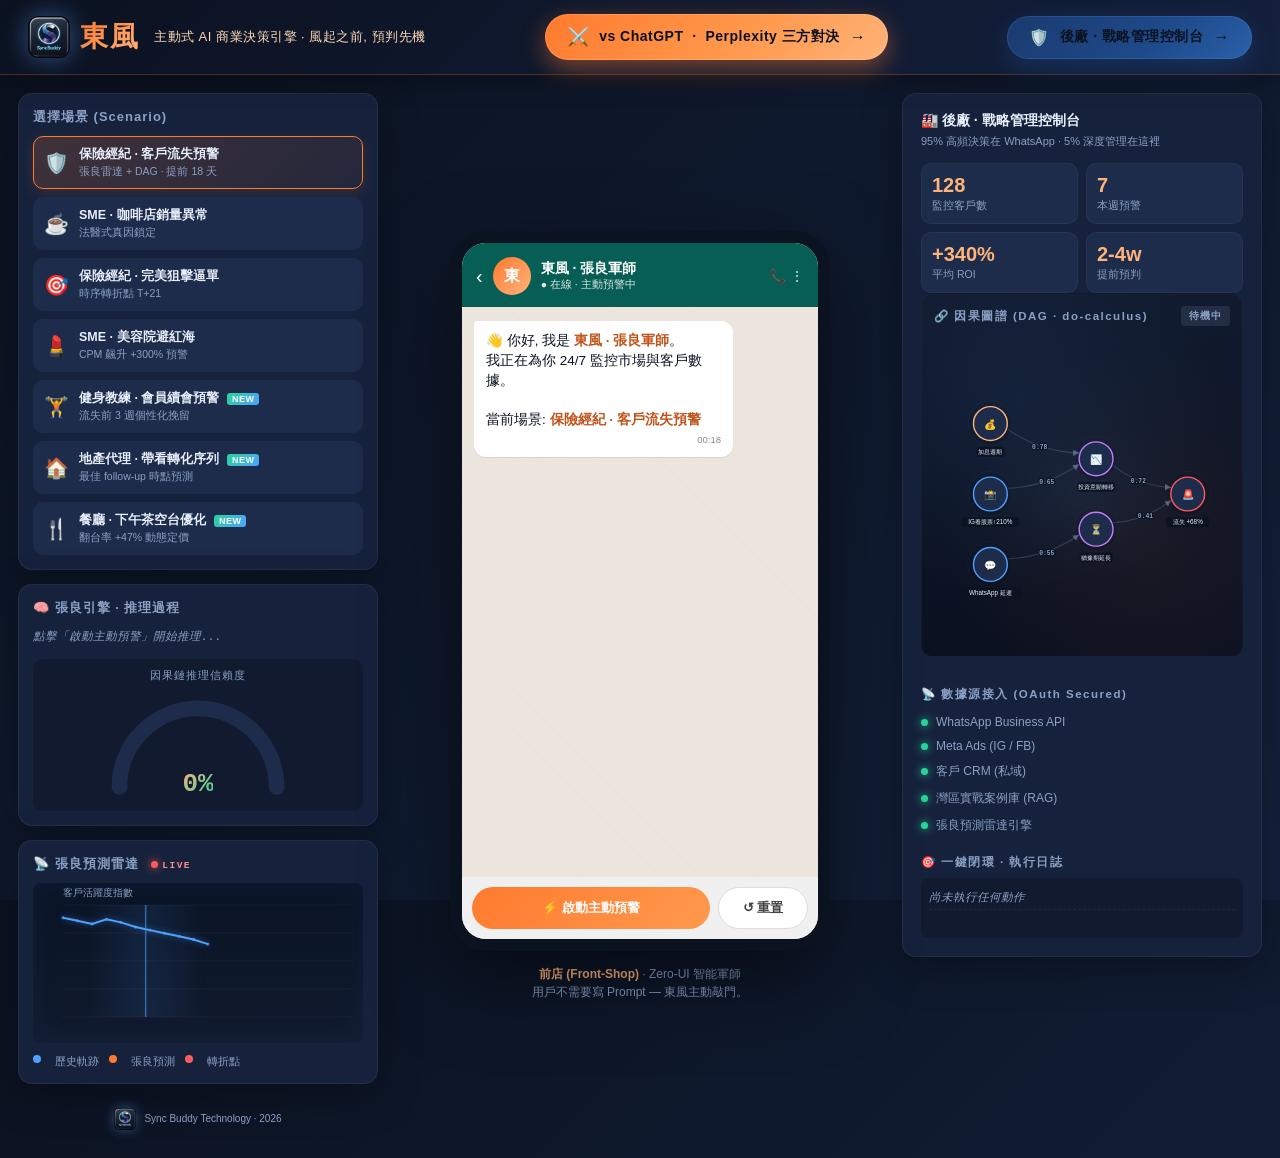
==== commit 6e894d37: "restore: add console CTA button to hero banner" ====
--- a/index.html
+++ b/index.html
@@ -22,6 +22,11 @@
     <a href="compare.html" class="hero-cta-btn">
       <span class="cta-icon">⚔️</span>
       <span class="cta-text">vs ChatGPT &nbsp;·&nbsp; Perplexity 三方對決</span>
+      <span class="cta-arrow">→</span>
+    </a>
+    <a href="console.html" class="hero-cta-btn console-cta">
+      <span class="cta-icon">🛡️</span>
+      <span class="cta-text">後廠 · 戰略管理控制台</span>
       <span class="cta-arrow">→</span>
     </a>
   </div>
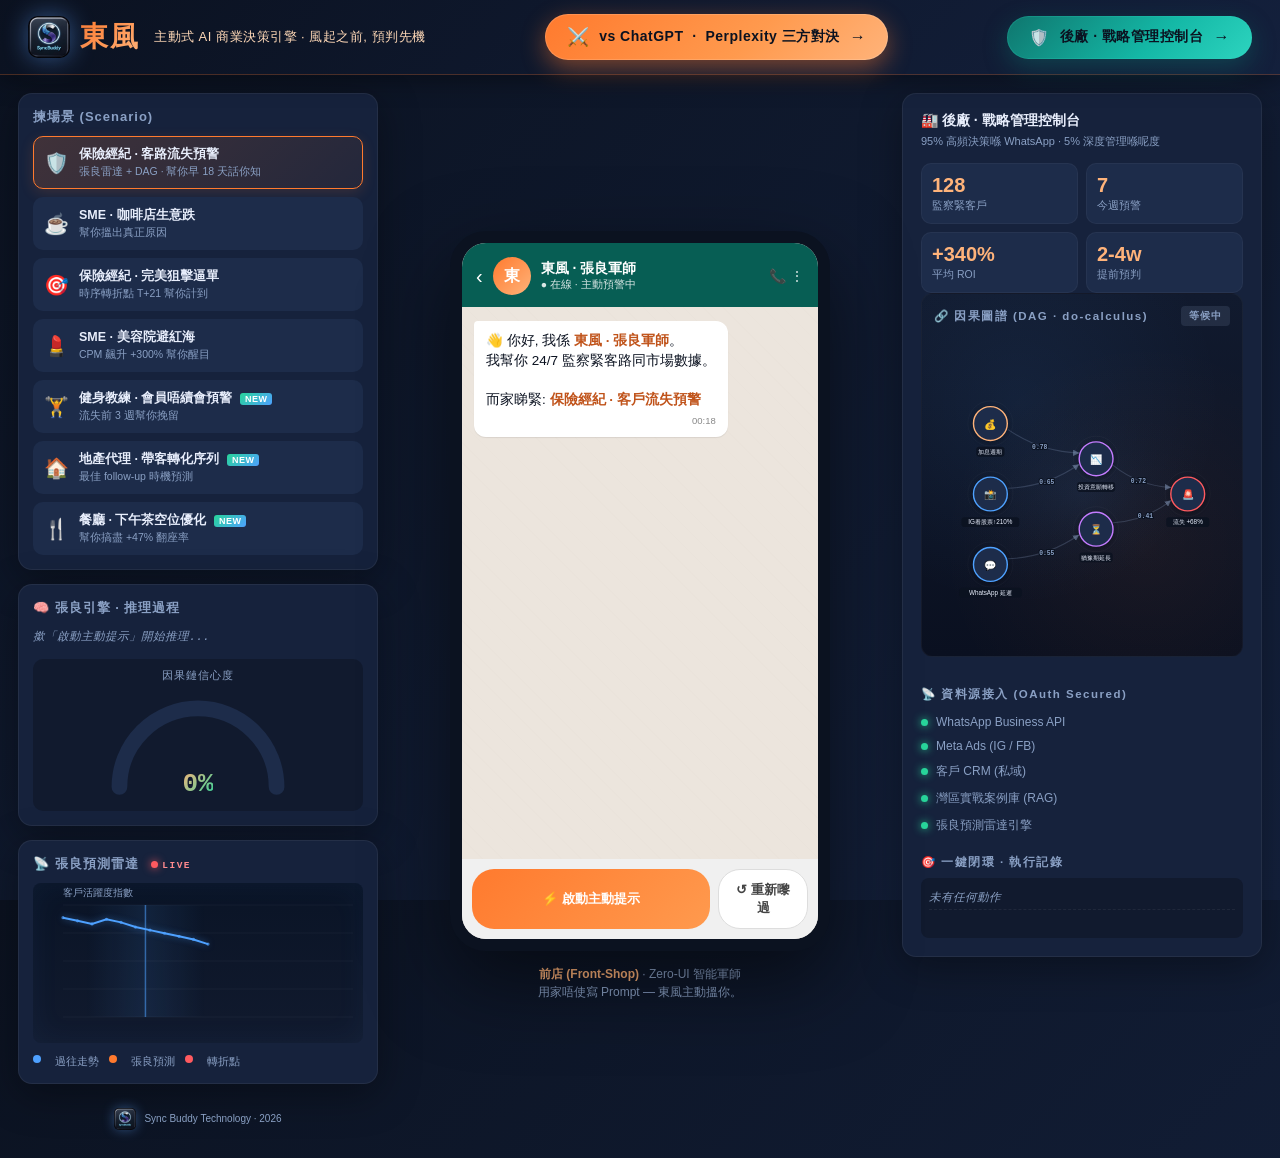
==== commit 74c70227: "fix: console btn color + HK Cantonese text throughout" ====
--- a/index.html
+++ b/index.html
@@ -37,55 +37,55 @@
   <!-- LEFT: Pitch panel -->
   <aside class="pitch">
     <div class="card scenario-card">
-      <h3>選擇場景 (Scenario)</h3>
+      <h3>揀場景 (Scenario)</h3>
       <div class="scenario-list" id="scenarioList">
         <button class="scenario active" data-scenario="insurance">
           <div class="s-emoji">🛡️</div>
           <div class="s-info">
-            <div class="s-title">保險經紀 · 客戶流失預警</div>
-            <div class="s-sub">張良雷達 + DAG · 提前 18 天</div>
+            <div class="s-title">保險經紀 · 客路流失預警</div>
+            <div class="s-sub">張良雷達 + DAG · 幫你早 18 天話你知</div>
           </div>
         </button>
         <button class="scenario" data-scenario="sme_cafe">
           <div class="s-emoji">☕</div>
           <div class="s-info">
-            <div class="s-title">SME · 咖啡店銷量異常</div>
-            <div class="s-sub">法醫式真因鎖定</div>
+            <div class="s-title">SME · 咖啡店生意跌</div>
+            <div class="s-sub">幫你搵出真正原因</div>
           </div>
         </button>
         <button class="scenario" data-scenario="insurance_close">
           <div class="s-emoji">🎯</div>
           <div class="s-info">
             <div class="s-title">保險經紀 · 完美狙擊逼單</div>
-            <div class="s-sub">時序轉折點 T+21</div>
+            <div class="s-sub">時序轉折點 T+21 幫你計到</div>
           </div>
         </button>
         <button class="scenario" data-scenario="sme_beauty">
           <div class="s-emoji">💄</div>
           <div class="s-info">
             <div class="s-title">SME · 美容院避紅海</div>
-            <div class="s-sub">CPM 飆升 +300% 預警</div>
+            <div class="s-sub">CPM 飆升 +300% 幫你醒目</div>
           </div>
         </button>
         <button class="scenario new" data-scenario="fitness">
           <div class="s-emoji">🏋️</div>
           <div class="s-info">
-            <div class="s-title">健身教練 · 會員續會預警 <span class="new-tag">NEW</span></div>
-            <div class="s-sub">流失前 3 週個性化挽留</div>
+            <div class="s-title">健身教練 · 會員唔續會預警 <span class="new-tag">NEW</span></div>
+            <div class="s-sub">流失前 3 週幫你挽留</div>
           </div>
         </button>
         <button class="scenario new" data-scenario="real_estate">
           <div class="s-emoji">🏠</div>
           <div class="s-info">
-            <div class="s-title">地產代理 · 帶看轉化序列 <span class="new-tag">NEW</span></div>
-            <div class="s-sub">最佳 follow-up 時點預測</div>
+            <div class="s-title">地產代理 · 帶客轉化序列 <span class="new-tag">NEW</span></div>
+            <div class="s-sub">最佳 follow-up 時機預測</div>
           </div>
         </button>
         <button class="scenario new" data-scenario="restaurant">
           <div class="s-emoji">🍴</div>
           <div class="s-info">
-            <div class="s-title">餐廳 · 下午茶空台優化 <span class="new-tag">NEW</span></div>
-            <div class="s-sub">翻台率 +47% 動態定價</div>
+            <div class="s-title">餐廳 · 下午茶空位優化 <span class="new-tag">NEW</span></div>
+            <div class="s-sub">幫你搞盡 +47% 翻座率</div>
           </div>
         </button>
       </div>
@@ -94,10 +94,10 @@
     <div class="card engine-card">
       <h3>🧠 張良引擎 · 推理過程</h3>
       <div id="engineTrace" class="trace">
-        <div class="trace-empty">點擊「啟動主動預警」開始</div>
+        <div class="trace-empty">撳「啟動主動提示」開始</div>
       </div>
       <div class="confidence-block" id="confidenceBlock">
-        <div class="conf-label">因果鏈推理信賴度</div>
+        <div class="conf-label">因果鏈信心度</div>
         <svg class="conf-gauge" viewBox="0 0 140 80">
           <defs>
             <linearGradient id="confGrad" x1="0" y1="0" x2="1" y2="0">
@@ -118,7 +118,7 @@
       <h3>📡 張良預測雷達 <span class="live-dot"></span><span class="live-text">LIVE</span></h3>
       <canvas id="forecastChart" width="380" height="160"></canvas>
       <div class="legend">
-        <span class="dot dot-history"></span>歷史軌跡
+        <span class="dot dot-history"></span>過往走勢
         <span class="dot dot-forecast"></span>張良預測
         <span class="dot dot-turn"></span>轉折點
       </div>
@@ -148,25 +148,25 @@
       <div class="chat" id="chat"></div>
 
       <div class="composer">
-        <button class="btn-primary" id="triggerBtn">⚡ 啟動主動預警</button>
-        <button class="btn-secondary" id="resetBtn">↺ 重置</button>
+        <button class="btn-primary" id="triggerBtn">⚡ 啟動主動提示</button>
+        <button class="btn-secondary" id="resetBtn">↺ 重新嚟過</button>
       </div>
     </div>
 
     <div class="phone-caption">
       <strong>前店 (Front-Shop)</strong> · Zero-UI 智能軍師<br/>
-      用戶不需要寫 Prompt — 東風主動敲門。
+      用家唔使寫 Prompt — 東風主動搵你。
     </div>
   </main>
 
   <!-- RIGHT: SEXY DAG console -->
   <aside class="console">
     <h3>🏭 後廠 · 戰略管理控制台</h3>
-    <p class="sub">95% 高頻決策在 WhatsApp · 5% 深度管理在這裡</p>
+    <p class="sub">95% 高頻決策喺 WhatsApp · 5% 深度管理喺呢度</p>
 
     <div class="kpi-grid">
-      <div class="kpi"><div class="k-num" id="kpiClients">128</div><div class="k-lbl">監控客戶數</div></div>
-      <div class="kpi"><div class="k-num" id="kpiSignals">7</div><div class="k-lbl">本週預警</div></div>
+      <div class="kpi"><div class="k-num" id="kpiClients">128</div><div class="k-lbl">監察緊客戶</div></div>
+      <div class="kpi"><div class="k-num" id="kpiSignals">7</div><div class="k-lbl">今週預警</div></div>
       <div class="kpi"><div class="k-num" id="kpiROI">+340%</div><div class="k-lbl">平均 ROI</div></div>
       <div class="kpi"><div class="k-num">2-4w</div><div class="k-lbl">提前預判</div></div>
     </div>
@@ -174,17 +174,17 @@
     <div class="dag-block">
       <div class="dag-head">
         <h4>🔗 因果圖譜 (DAG · do-calculus)</h4>
-        <span class="dag-status" id="dagStatus">待機中</span>
+        <span class="dag-status" id="dagStatus">等候中</span>
       </div>
       <svg id="dagSvg" viewBox="0 0 420 320" class="dag-sexy"></svg>
 
       <div class="counterfactual-block" id="counterfactual">
-        <div class="cf-title">⊘ 反事實檢驗 · 已排除假性相關</div>
+        <div class="cf-title">⊘ 反事實檢驗 · 已排除假相關</div>
         <ul class="cf-list" id="cfList"></ul>
       </div>
     </div>
 
-    <h4>📡 數據源接入 (OAuth Secured)</h4>
+    <h4>📡 資料源接入 (OAuth Secured)</h4>
     <ul class="sources">
       <li><span class="src-dot ok"></span>WhatsApp Business API</li>
       <li><span class="src-dot ok"></span>Meta Ads (IG / FB)</li>
@@ -193,9 +193,9 @@
       <li><span class="src-dot ok"></span>張良預測雷達引擎</li>
     </ul>
 
-    <h4>🎯 一鍵閉環 · 執行日誌</h4>
+    <h4>🎯 一鍵閉環 · 執行記錄</h4>
     <div class="exec-log" id="execLog">
-      <div class="log-item muted">尚未執行任何動作</div>
+      <div class="log-item muted">未有任何動作</div>
     </div>
   </aside>
 
--- a/assets/styles.css
+++ b/assets/styles.css
@@ -83,10 +83,10 @@
 
 /* Secondary CTA: console dashboard link */
 .console-cta {
-  background: linear-gradient(135deg, #1a3a6e 0%, #1e4a8a 60%, #2a5fa8 100%) !important;
-  box-shadow: 0 8px 24px rgba(30,74,138,0.45), 0 0 0 1px rgba(78,161,255,0.2) inset !important;
-}
-.console-cta:hover { box-shadow: 0 12px 32px rgba(30,100,180,0.65) !important; }
+  background: linear-gradient(135deg, #0f766e 0%, #14b8a6 60%, #2dd4bf 100%) !important;
+  box-shadow: 0 8px 24px rgba(13,118,110,0.4), 0 0 0 1px rgba(45,212,191,0.2) inset !important;
+}
+.console-cta:hover { box-shadow: 0 12px 32px rgba(20,184,166,0.55) !important; }
 .console-cta .cta-icon { font-size: 16px; }
 
 /* Compare page console link */
